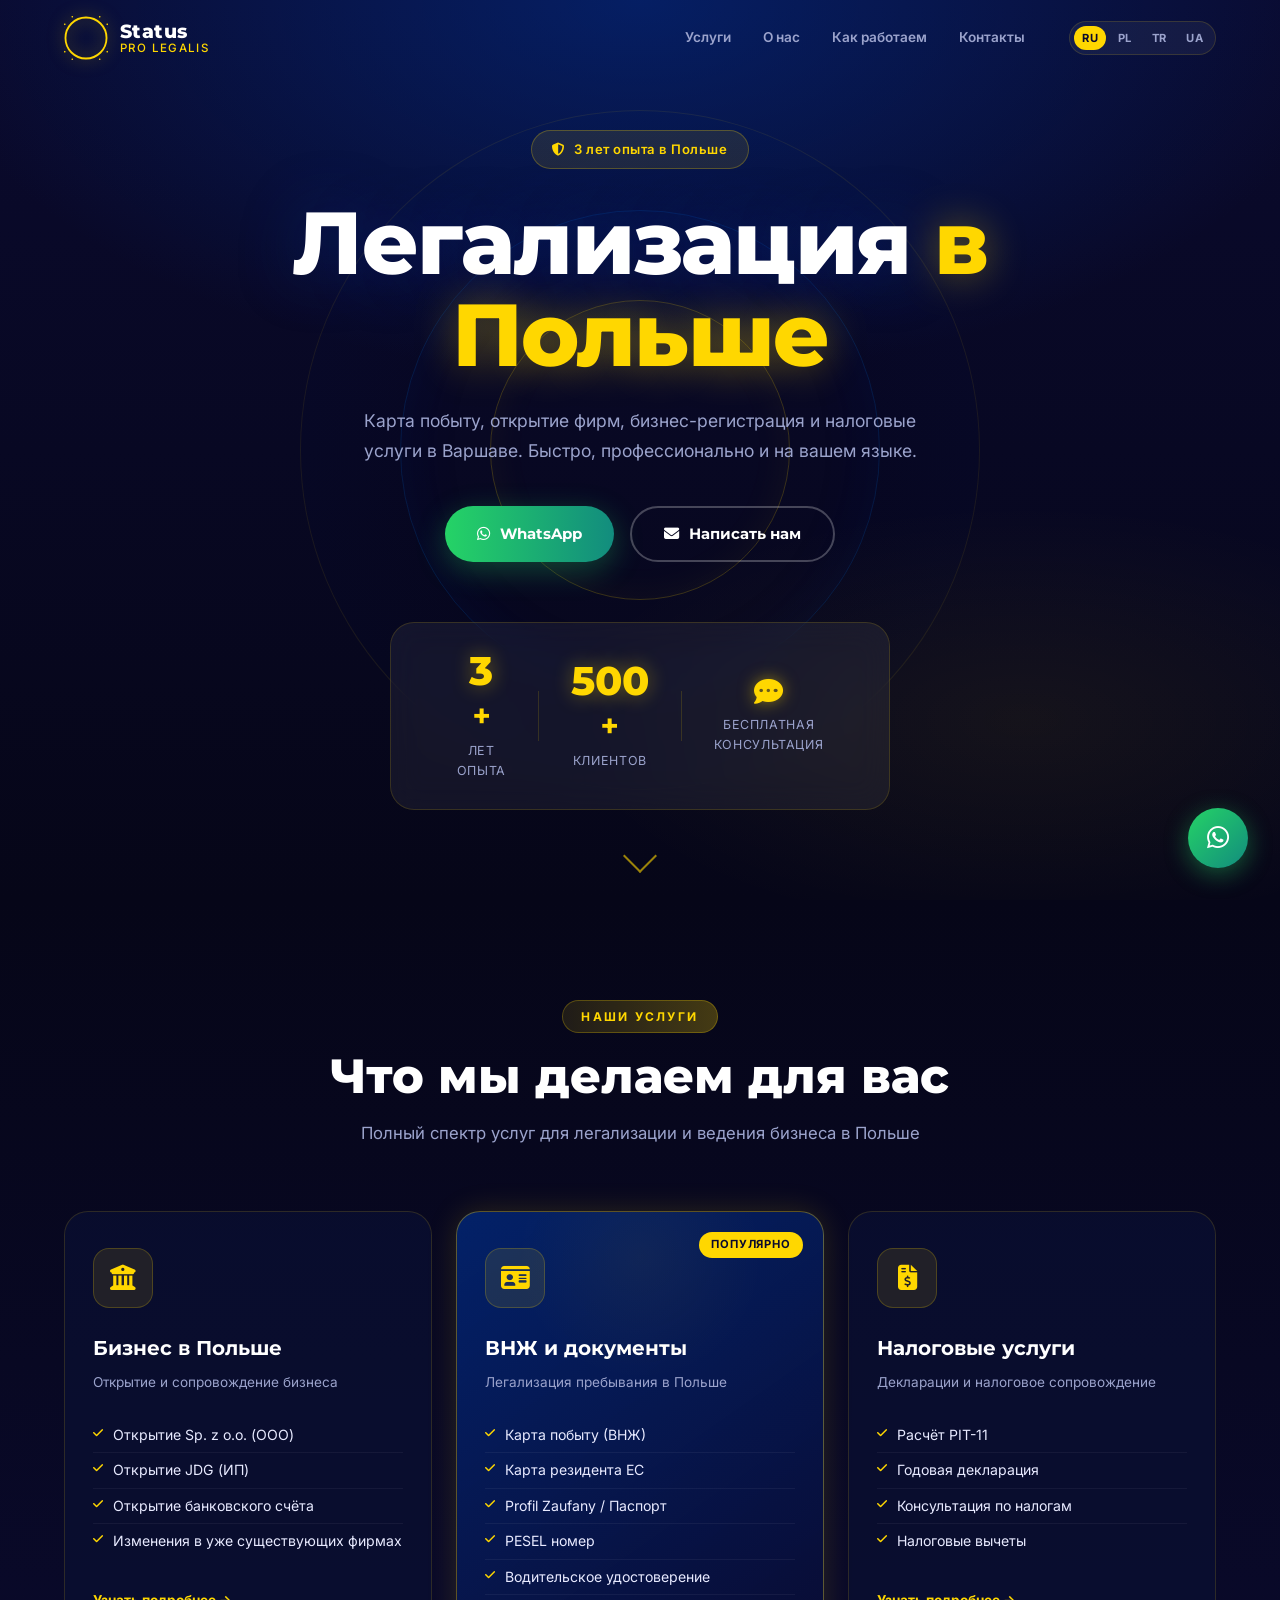
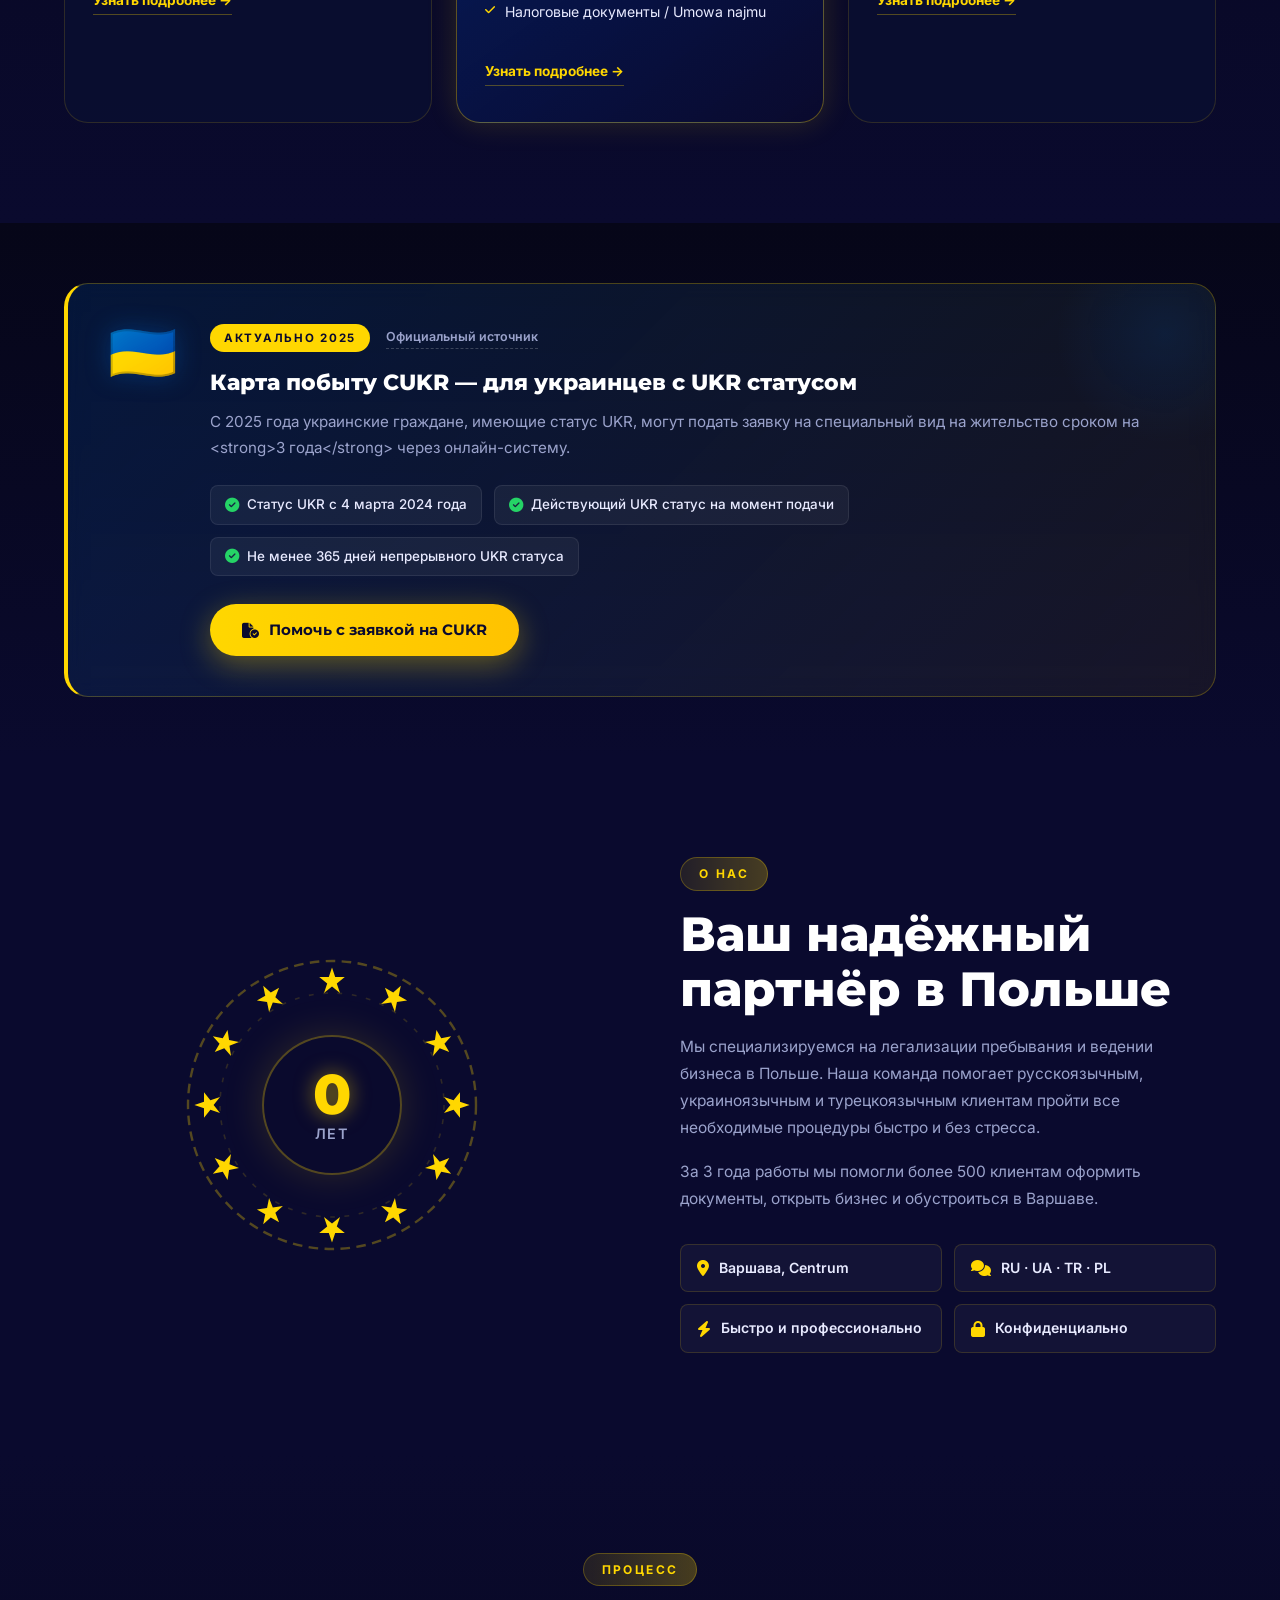
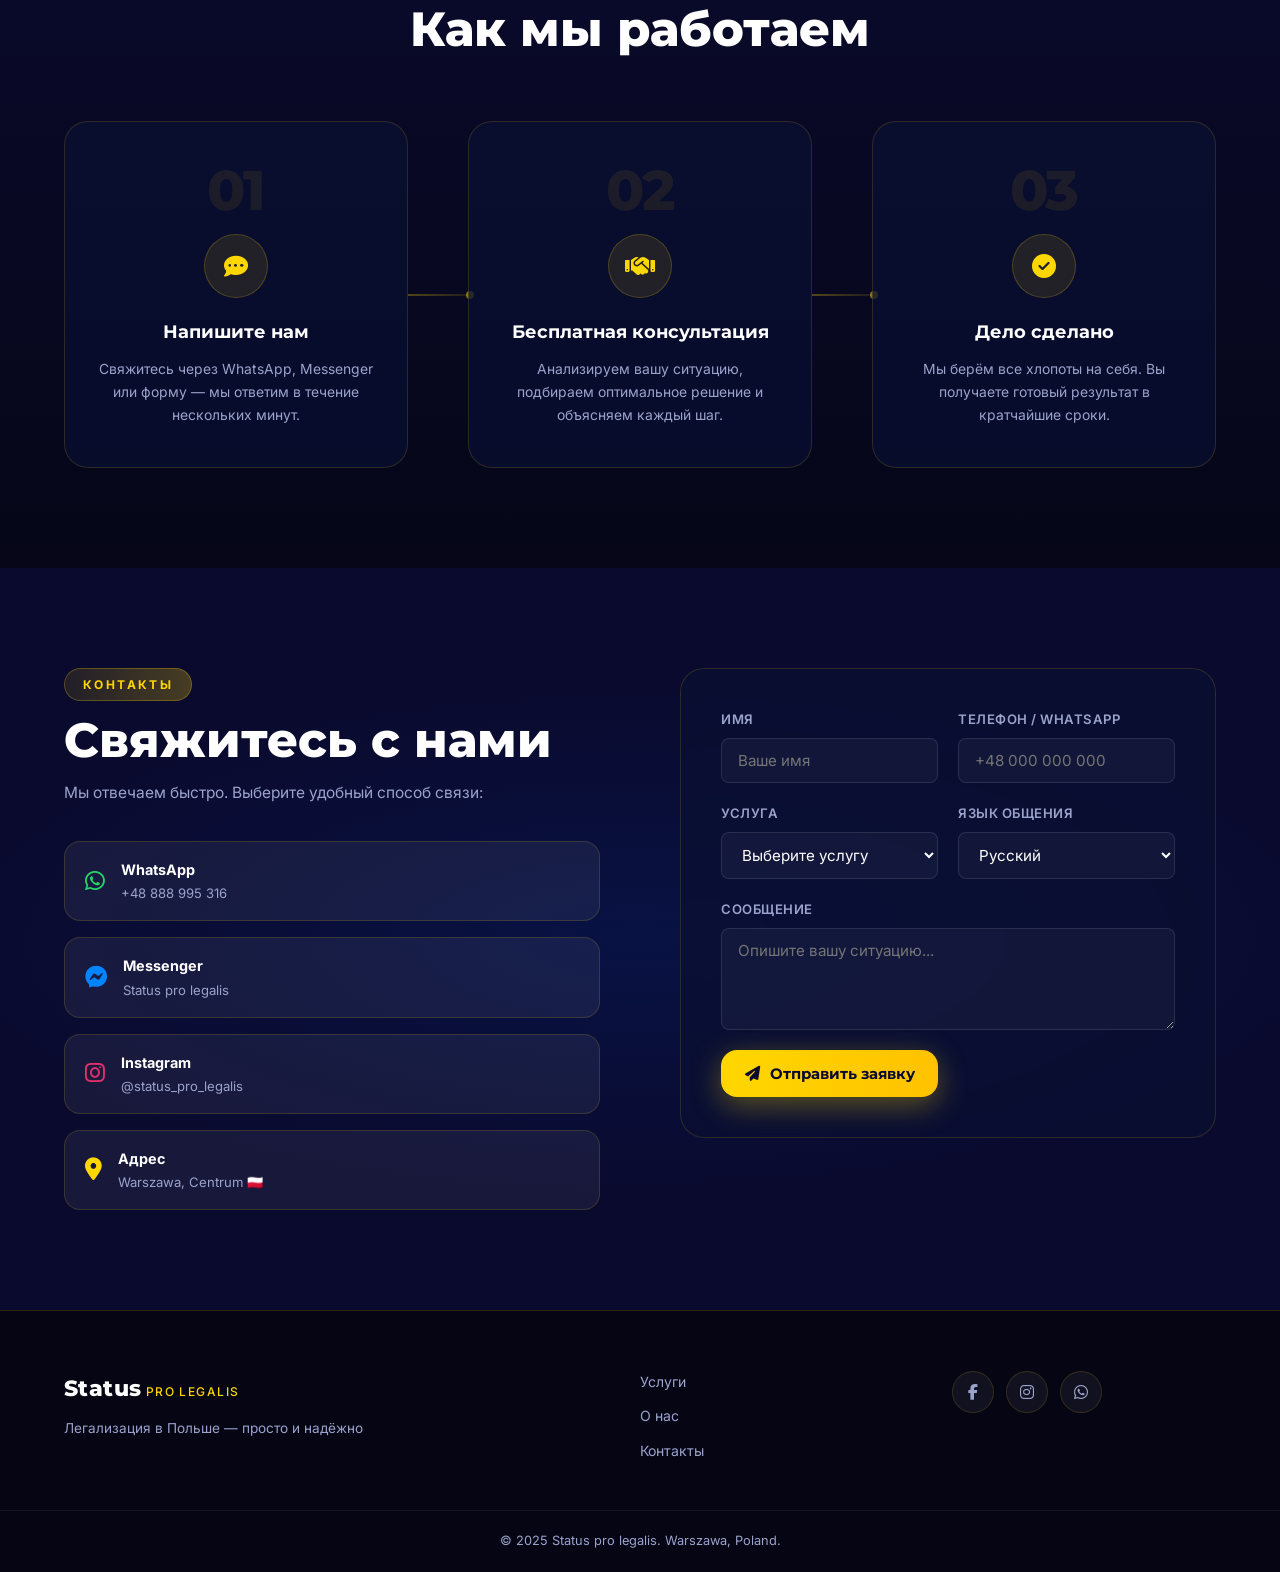
==== index.html @ 4352f917 "Update stats: 5yr→3yr, replace language count with free consultation - Hero stats: data-target 5→3 (" ====
<!DOCTYPE html>
<html lang="ru">
<head>
  <meta charset="UTF-8" />
  <meta name="viewport" content="width=device-width, initial-scale=1.0" />
  <meta name="description" content="Status pro legalis — легализация в Польше, открытие фирм, карта побыту. Варшава." />
  <title>Status pro legalis — Легализация в Польше</title>

  <!-- Google Fonts -->
  <link rel="preconnect" href="https://fonts.googleapis.com" />
  <link rel="preconnect" href="https://fonts.gstatic.com" crossorigin />
  <link href="https://fonts.googleapis.com/css2?family=Montserrat:wght@400;600;700;800&family=Inter:wght@400;500;600&display=swap" rel="stylesheet" />

  <!-- Font Awesome -->
  <link rel="stylesheet" href="https://cdnjs.cloudflare.com/ajax/libs/font-awesome/6.5.1/css/all.min.css" />

  <!-- Styles -->
  <link rel="stylesheet" href="css/style.css" />
  <link rel="stylesheet" href="css/animations.css" />
  <link rel="stylesheet" href="css/responsive.css" />
</head>
<body>

  <!-- ===== CANVAS PARTICLES ===== -->
  <canvas id="particles-canvas"></canvas>

  <!-- ===== HEADER ===== -->
  <header class="header" id="header">
    <div class="container header__inner">
      <!-- Logo -->
      <a href="#" class="logo">
        <div class="logo__icon">
          <svg viewBox="0 0 60 60" fill="none" xmlns="http://www.w3.org/2000/svg">
            <circle cx="30" cy="30" r="28" stroke="#FFD700" stroke-width="2.5"/>
            <!-- EU Stars -->
            <g fill="#FFD700" class="eu-stars">
              <polygon points="30,6 31.2,9.6 35,9.6 32,11.7 33.1,15.3 30,13.2 26.9,15.3 28,11.7 25,9.6 28.8,9.6" transform="rotate(0,30,30) translate(0,-18)"/>
              <polygon points="30,6 31.2,9.6 35,9.6 32,11.7 33.1,15.3 30,13.2 26.9,15.3 28,11.7 25,9.6 28.8,9.6" transform="rotate(30,30,30) translate(0,-18)"/>
              <polygon points="30,6 31.2,9.6 35,9.6 32,11.7 33.1,15.3 30,13.2 26.9,15.3 28,11.7 25,9.6 28.8,9.6" transform="rotate(60,30,30) translate(0,-18)"/>
              <polygon points="30,6 31.2,9.6 35,9.6 32,11.7 33.1,15.3 30,13.2 26.9,15.3 28,11.7 25,9.6 28.8,9.6" transform="rotate(90,30,30) translate(0,-18)"/>
              <polygon points="30,6 31.2,9.6 35,9.6 32,11.7 33.1,15.3 30,13.2 26.9,15.3 28,11.7 25,9.6 28.8,9.6" transform="rotate(120,30,30) translate(0,-18)"/>
              <polygon points="30,6 31.2,9.6 35,9.6 32,11.7 33.1,15.3 30,13.2 26.9,15.3 28,11.7 25,9.6 28.8,9.6" transform="rotate(150,30,30) translate(0,-18)"/>
              <polygon points="30,6 31.2,9.6 35,9.6 32,11.7 33.1,15.3 30,13.2 26.9,15.3 28,11.7 25,9.6 28.8,9.6" transform="rotate(180,30,30) translate(0,-18)"/>
              <polygon points="30,6 31.2,9.6 35,9.6 32,11.7 33.1,15.3 30,13.2 26.9,15.3 28,11.7 25,9.6 28.8,9.6" transform="rotate(210,30,30) translate(0,-18)"/>
              <polygon points="30,6 31.2,9.6 35,9.6 32,11.7 33.1,15.3 30,13.2 26.9,15.3 28,11.7 25,9.6 28.8,9.6" transform="rotate(240,30,30) translate(0,-18)"/>
              <polygon points="30,6 31.2,9.6 35,9.6 32,11.7 33.1,15.3 30,13.2 26.9,15.3 28,11.7 25,9.6 28.8,9.6" transform="rotate(270,30,30) translate(0,-18)"/>
              <polygon points="30,6 31.2,9.6 35,9.6 32,11.7 33.1,15.3 30,13.2 26.9,15.3 28,11.7 25,9.6 28.8,9.6" transform="rotate(300,30,30) translate(0,-18)"/>
              <polygon points="30,6 31.2,9.6 35,9.6 32,11.7 33.1,15.3 30,13.2 26.9,15.3 28,11.7 25,9.6 28.8,9.6" transform="rotate(330,30,30) translate(0,-18)"/>
            </g>
          </svg>
        </div>
        <div class="logo__text">
          <span class="logo__main">Status</span>
          <span class="logo__sub">pro legalis</span>
        </div>
      </a>

      <!-- Nav -->
      <nav class="nav" id="nav">
        <a href="#services" class="nav__link" data-i18n="nav.services">Услуги</a>
        <a href="#about" class="nav__link" data-i18n="nav.about">О нас</a>
        <a href="#how" class="nav__link" data-i18n="nav.how">Как работаем</a>
        <a href="#contact" class="nav__link" data-i18n="nav.contact">Контакты</a>
      </nav>

      <!-- Language Switcher -->
      <div class="lang-switcher">
        <button class="lang-btn active" data-lang="ru">RU</button>
        <button class="lang-btn" data-lang="pl">PL</button>
        <button class="lang-btn" data-lang="tr">TR</button>
        <button class="lang-btn" data-lang="ua">UA</button>
      </div>

      <!-- Hamburger -->
      <button class="hamburger" id="hamburger" aria-label="Menu">
        <span></span><span></span><span></span>
      </button>
    </div>
  </header>

  <!-- ===== HERO ===== -->
  <section class="hero" id="home">
    <div class="hero__bg-gradient"></div>
    <div class="hero__3d-ring" id="hero3dRing">
      <div class="ring ring--outer"></div>
      <div class="ring ring--middle"></div>
      <div class="ring ring--inner"></div>
    </div>

    <div class="container hero__content">
      <div class="hero__badge reveal">
        <i class="fa-solid fa-shield-halved"></i>
        <span data-i18n="hero.badge">5 лет опыта в Польше</span>
      </div>
      <h1 class="hero__title reveal">
        <span data-i18n="hero.title1">Легализация</span>
        <span class="hero__title--gold" data-i18n="hero.title2"> в Польше</span>
      </h1>
      <p class="hero__subtitle reveal" data-i18n="hero.subtitle">
        Карта побыту, открытие фирм, бизнес-регистрация и налоговые услуги в Варшаве. Быстро, профессионально и на вашем языке.
      </p>
      <div class="hero__actions reveal">
        <a href="https://wa.me/48888995316" target="_blank" class="btn btn--primary btn--whatsapp">
          <i class="fa-brands fa-whatsapp"></i>
          <span data-i18n="hero.cta1">WhatsApp</span>
        </a>
        <a href="#contact" class="btn btn--outline">
          <i class="fa-solid fa-envelope"></i>
          <span data-i18n="hero.cta2">Написать нам</span>
        </a>
      </div>
      <div class="hero__stats reveal">
        <div class="stat">
          <span class="stat__num" data-target="3">0</span>
          <span class="stat__plus">+</span>
          <span class="stat__label" data-i18n="stat.years">лет опыта</span>
        </div>
        <div class="stat__divider"></div>
        <div class="stat">
          <span class="stat__num" data-target="500">0</span>
          <span class="stat__plus">+</span>
          <span class="stat__label" data-i18n="stat.clients">клиентов</span>
        </div>
        <div class="stat__divider"></div>
        <div class="stat stat--free">
          <i class="fa-solid fa-comment-dots stat__icon"></i>
          <span class="stat__label" data-i18n="stat.free">Бесплатная консультация</span>
        </div>
      </div>
    </div>

    <div class="hero__scroll-hint">
      <div class="scroll-arrow"></div>
    </div>
  </section>

  <!-- ===== SERVICES ===== -->
  <section class="services section" id="services">
    <div class="container">
      <div class="section__header reveal">
        <span class="section__label" data-i18n="services.label">Наши услуги</span>
        <h2 class="section__title" data-i18n="services.title">Что мы делаем для вас</h2>
        <p class="section__desc" data-i18n="services.desc">Полный спектр услуг для легализации и ведения бизнеса в Польше</p>
      </div>

      <div class="services__grid">

        <!-- Card 1: Business -->
        <div class="service-card reveal" data-tilt>
          <div class="service-card__glow"></div>
          <div class="service-card__icon">
            <i class="fa-solid fa-building-columns"></i>
          </div>
          <h3 class="service-card__title" data-i18n="s1.title">Бизнес в Польше</h3>
          <p class="service-card__desc" data-i18n="s1.desc">Открытие и сопровождение бизнеса</p>
          <ul class="service-card__list">
            <li><i class="fa-solid fa-check"></i> <span data-i18n="s1.l1">Открытие Sp. z o.o. (ООО)</span></li>
            <li><i class="fa-solid fa-check"></i> <span data-i18n="s1.l2">Открытие JDG (ИП)</span></li>
            <li><i class="fa-solid fa-check"></i> <span data-i18n="s1.l3">Открытие банковского счёта</span></li>
            <li><i class="fa-solid fa-check"></i> <span data-i18n="s1.l4">Изменения в уже существующих фирмах</span></li>
          </ul>
          <a href="#contact" class="service-card__btn" data-i18n="card.btn">Узнать подробнее</a>
        </div>

        <!-- Card 2: Residence -->
        <div class="service-card service-card--featured reveal" data-tilt>
          <div class="service-card__glow"></div>
          <div class="service-card__badge" data-i18n="card.popular">Популярно</div>
          <div class="service-card__icon">
            <i class="fa-solid fa-id-card"></i>
          </div>
          <h3 class="service-card__title" data-i18n="s2.title">ВНЖ и документы</h3>
          <p class="service-card__desc" data-i18n="s2.desc">Легализация пребывания в Польше</p>
          <ul class="service-card__list">
            <li><i class="fa-solid fa-check"></i> <span data-i18n="s2.l1">Карта побыту (ВНЖ)</span></li>
            <li><i class="fa-solid fa-check"></i> <span data-i18n="s2.l2">Карта резидента ЕС</span></li>
            <li><i class="fa-solid fa-check"></i> <span data-i18n="s2.l3">Profil Zaufany / Паспорт</span></li>
            <li><i class="fa-solid fa-check"></i> <span data-i18n="s2.l4">PESEL номер</span></li>
            <li><i class="fa-solid fa-check"></i> <span data-i18n="s2.l5">Водительское удостоверение</span></li>
            <li><i class="fa-solid fa-check"></i> <span data-i18n="s2.l6">Налоговые документы / Umowa najmu</span></li>
          </ul>
          <a href="#contact" class="service-card__btn" data-i18n="card.btn">Узнать подробнее</a>
        </div>

        <!-- Card 3: Tax -->
        <div class="service-card reveal" data-tilt>
          <div class="service-card__glow"></div>
          <div class="service-card__icon">
            <i class="fa-solid fa-file-invoice-dollar"></i>
          </div>
          <h3 class="service-card__title" data-i18n="s3.title">Налоговые услуги</h3>
          <p class="service-card__desc" data-i18n="s3.desc">Декларации и налоговое сопровождение</p>
          <ul class="service-card__list">
            <li><i class="fa-solid fa-check"></i> <span data-i18n="s3.l1">Расчёт PIT-11</span></li>
            <li><i class="fa-solid fa-check"></i> <span data-i18n="s3.l2">Годовая декларация</span></li>
            <li><i class="fa-solid fa-check"></i> <span data-i18n="s3.l3">Консультация по налогам</span></li>
            <li><i class="fa-solid fa-check"></i> <span data-i18n="s3.l4">Налоговые вычеты</span></li>
          </ul>
          <a href="#contact" class="service-card__btn" data-i18n="card.btn">Узнать подробнее</a>
        </div>

      </div>
    </div>
  </section>

  <!-- ===== CUKR INFO BANNER ===== -->
  <section class="cukr section" id="cukr">
    <div class="container">
      <div class="cukr__inner reveal">
        <div class="cukr__flag">🇺🇦</div>
        <div class="cukr__content">
          <div class="cukr__top">
            <span class="cukr__badge" data-i18n="cukr.badge">Актуально 2025</span>
            <a href="https://www.gov.pl/web/udsc/informacja-w-sprawie-wnioskow-o-wydanie-tzw-karty-pobytu-cukr" target="_blank" class="cukr__official" data-i18n="cukr.official">
              <i class="fa-solid fa-arrow-up-right-from-square"></i> Официальный источник
            </a>
          </div>
          <h3 class="cukr__title" data-i18n="cukr.title">Карта побыту CUKR — для украинцев с UKR статусом</h3>
          <p class="cukr__desc" data-i18n="cukr.desc">
            С 2025 года украинские граждане, имеющие статус UKR, могут подать заявку на специальный вид на жительство сроком на <strong>3 года</strong> через онлайн-систему.
          </p>
          <div class="cukr__conditions">
            <div class="cukr__condition">
              <i class="fa-solid fa-circle-check"></i>
              <span data-i18n="cukr.c1">Статус UKR с 4 марта 2024 года</span>
            </div>
            <div class="cukr__condition">
              <i class="fa-solid fa-circle-check"></i>
              <span data-i18n="cukr.c2">Действующий UKR статус на момент подачи</span>
            </div>
            <div class="cukr__condition">
              <i class="fa-solid fa-circle-check"></i>
              <span data-i18n="cukr.c3">Не менее 365 дней непрерывного UKR статуса</span>
            </div>
          </div>
          <a href="#contact" class="btn btn--primary cukr__cta">
            <i class="fa-solid fa-file-circle-check"></i>
            <span data-i18n="cukr.cta">Помочь с заявкой на CUKR</span>
          </a>
        </div>
      </div>
    </div>
  </section>

  <!-- ===== ABOUT / WHY US ===== -->
  <section class="about section" id="about">
    <div class="container about__inner">
      <div class="about__visual reveal">
        <div class="about__ring-wrap">
          <div class="about__eu-circle">
            <svg viewBox="0 0 200 200" fill="none" xmlns="http://www.w3.org/2000/svg">
              <circle cx="100" cy="100" r="90" stroke="rgba(255,215,0,0.3)" stroke-width="1.5" stroke-dasharray="6 4"/>
              <circle cx="100" cy="100" r="70" stroke="rgba(255,215,0,0.15)" stroke-width="1" stroke-dasharray="3 6"/>
              <!-- 12 Stars -->
              <g fill="#FFD700">
                <polygon points="100,14 102,20 108,20 103,24 105,30 100,26 95,30 97,24 92,20 98,20" transform="rotate(0,100,100)"/>
                <polygon points="100,14 102,20 108,20 103,24 105,30 100,26 95,30 97,24 92,20 98,20" transform="rotate(30,100,100)"/>
                <polygon points="100,14 102,20 108,20 103,24 105,30 100,26 95,30 97,24 92,20 98,20" transform="rotate(60,100,100)"/>
                <polygon points="100,14 102,20 108,20 103,24 105,30 100,26 95,30 97,24 92,20 98,20" transform="rotate(90,100,100)"/>
                <polygon points="100,14 102,20 108,20 103,24 105,30 100,26 95,30 97,24 92,20 98,20" transform="rotate(120,100,100)"/>
                <polygon points="100,14 102,20 108,20 103,24 105,30 100,26 95,30 97,24 92,20 98,20" transform="rotate(150,100,100)"/>
                <polygon points="100,14 102,20 108,20 103,24 105,30 100,26 95,30 97,24 92,20 98,20" transform="rotate(180,100,100)"/>
                <polygon points="100,14 102,20 108,20 103,24 105,30 100,26 95,30 97,24 92,20 98,20" transform="rotate(210,100,100)"/>
                <polygon points="100,14 102,20 108,20 103,24 105,30 100,26 95,30 97,24 92,20 98,20" transform="rotate(240,100,100)"/>
                <polygon points="100,14 102,20 108,20 103,24 105,30 100,26 95,30 97,24 92,20 98,20" transform="rotate(270,100,100)"/>
                <polygon points="100,14 102,20 108,20 103,24 105,30 100,26 95,30 97,24 92,20 98,20" transform="rotate(300,100,100)"/>
                <polygon points="100,14 102,20 108,20 103,24 105,30 100,26 95,30 97,24 92,20 98,20" transform="rotate(330,100,100)"/>
              </g>
            </svg>
          </div>
          <div class="about__center-badge">
            <span class="about__years" data-target="3">0</span>
            <span class="about__years-label" data-i18n="about.years">лет</span>
          </div>
        </div>
      </div>

      <div class="about__content reveal">
        <span class="section__label" data-i18n="about.label">О нас</span>
        <h2 class="section__title" data-i18n="about.title">Ваш надёжный партнёр в Польше</h2>
        <p class="about__text" data-i18n="about.text1">
          Мы специализируемся на легализации пребывания и ведении бизнеса в Польше. Наша команда помогает русскоязычным, украиноязычным и турецкоязычным клиентам пройти все необходимые процедуры быстро и без стресса.
        </p>
        <p class="about__text" data-i18n="about.text2">
          За 5 лет работы мы помогли более 500 клиентам оформить документы, открыть бизнес и обустроиться в Варшаве.
        </p>
        <div class="about__features">
          <div class="about__feature">
            <i class="fa-solid fa-location-dot"></i>
            <span data-i18n="about.f1">Варшава, Centrum</span>
          </div>
          <div class="about__feature">
            <i class="fa-solid fa-comments"></i>
            <span data-i18n="about.f2">RU · UA · TR · PL</span>
          </div>
          <div class="about__feature">
            <i class="fa-solid fa-bolt"></i>
            <span data-i18n="about.f3">Быстро и профессионально</span>
          </div>
          <div class="about__feature">
            <i class="fa-solid fa-lock"></i>
            <span data-i18n="about.f4">Конфиденциально</span>
          </div>
        </div>
      </div>
    </div>
  </section>

  <!-- ===== HOW IT WORKS ===== -->
  <section class="how section" id="how">
    <div class="container">
      <div class="section__header reveal">
        <span class="section__label" data-i18n="how.label">Процесс</span>
        <h2 class="section__title" data-i18n="how.title">Как мы работаем</h2>
      </div>
      <div class="how__steps">
        <div class="how__step reveal" data-tilt>
          <div class="how__step-num">01</div>
          <div class="how__step-icon"><i class="fa-solid fa-comment-dots"></i></div>
          <h3 data-i18n="how.s1.title">Напишите нам</h3>
          <p data-i18n="how.s1.desc">Свяжитесь через WhatsApp, Messenger или форму — мы ответим в течение нескольких минут.</p>
        </div>
        <div class="how__connector reveal"></div>
        <div class="how__step reveal" data-tilt>
          <div class="how__step-num">02</div>
          <div class="how__step-icon"><i class="fa-solid fa-handshake"></i></div>
          <h3 data-i18n="how.s2.title">Бесплатная консультация</h3>
          <p data-i18n="how.s2.desc">Анализируем вашу ситуацию, подбираем оптимальное решение и объясняем каждый шаг.</p>
        </div>
        <div class="how__connector reveal"></div>
        <div class="how__step reveal" data-tilt>
          <div class="how__step-num">03</div>
          <div class="how__step-icon"><i class="fa-solid fa-circle-check"></i></div>
          <h3 data-i18n="how.s3.title">Дело сделано</h3>
          <p data-i18n="how.s3.desc">Мы берём все хлопоты на себя. Вы получаете готовый результат в кратчайшие сроки.</p>
        </div>
      </div>
    </div>
  </section>

  <!-- ===== CONTACT ===== -->
  <section class="contact section" id="contact">
    <div class="container contact__inner">

      <!-- Info -->
      <div class="contact__info reveal">
        <span class="section__label" data-i18n="contact.label">Контакты</span>
        <h2 class="section__title" data-i18n="contact.title">Свяжитесь с нами</h2>
        <p data-i18n="contact.desc">Мы отвечаем быстро. Выберите удобный способ связи:</p>

        <div class="contact__channels">
          <a href="https://wa.me/48888995316" target="_blank" class="contact__channel contact__channel--wa">
            <i class="fa-brands fa-whatsapp"></i>
            <div>
              <strong>WhatsApp</strong>
              <span>+48 888 995 316</span>
            </div>
          </a>
          <a href="https://m.me/61587782196060" target="_blank" class="contact__channel contact__channel--fb">
            <i class="fa-brands fa-facebook-messenger"></i>
            <div>
              <strong>Messenger</strong>
              <span>Status pro legalis</span>
            </div>
          </a>
          <a href="https://www.instagram.com/status_pro_legalis" target="_blank" class="contact__channel contact__channel--ig">
            <i class="fa-brands fa-instagram"></i>
            <div>
              <strong>Instagram</strong>
              <span>@status_pro_legalis</span>
            </div>
          </a>
          <div class="contact__channel contact__channel--loc">
            <i class="fa-solid fa-location-dot"></i>
            <div>
              <strong data-i18n="contact.location">Адрес</strong>
              <span>Warszawa, Centrum 🇵🇱</span>
            </div>
          </div>
        </div>
      </div>

      <!-- Form -->
      <div class="contact__form-wrap reveal">
        <form class="contact__form" id="contactForm">
          <div class="form-group">
            <label data-i18n="form.name">Имя</label>
            <input type="text" name="name" placeholder="Ваше имя" data-i18n-ph="form.name.ph" required />
          </div>
          <div class="form-group">
            <label data-i18n="form.phone">Телефон / WhatsApp</label>
            <input type="tel" name="phone" placeholder="+48 000 000 000" required />
          </div>
          <div class="form-group">
            <label data-i18n="form.service">Услуга</label>
            <select name="service">
              <option value="" data-i18n="form.service.select">Выберите услугу</option>
              <option value="business" data-i18n="form.service.business">Бизнес в Польше</option>
              <option value="vnj" data-i18n="form.service.vnj">ВНЖ и документы</option>
              <option value="tax" data-i18n="form.service.tax">Налоговые услуги</option>
              <option value="other" data-i18n="form.service.other">Другое</option>
            </select>
          </div>
          <div class="form-group">
            <label data-i18n="form.lang">Язык общения</label>
            <select name="language">
              <option value="ru">Русский</option>
              <option value="tr">Türkçe</option>
              <option value="pl">Polski</option>
              <option value="ua">Українська</option>
            </select>
          </div>
          <div class="form-group form-group--full">
            <label data-i18n="form.message">Сообщение</label>
            <textarea name="message" rows="4" placeholder="Опишите вашу ситуацию..." data-i18n-ph="form.message.ph"></textarea>
          </div>
          <button type="submit" class="btn btn--primary btn--full">
            <i class="fa-solid fa-paper-plane"></i>
            <span data-i18n="form.submit">Отправить заявку</span>
          </button>
          <div class="form__success" id="formSuccess">
            <i class="fa-solid fa-circle-check"></i>
            <span data-i18n="form.success">Заявка отправлена! Мы свяжемся с вами в ближайшее время.</span>
          </div>
        </form>
      </div>

    </div>
  </section>

  <!-- ===== FOOTER ===== -->
  <footer class="footer">
    <div class="container footer__inner">
      <div class="footer__brand">
        <span class="logo__main">Status</span>
        <span class="logo__sub"> pro legalis</span>
        <p data-i18n="footer.tagline">Легализация в Польше — просто и надёжно</p>
      </div>
      <div class="footer__links">
        <a href="#services" data-i18n="nav.services">Услуги</a>
        <a href="#about" data-i18n="nav.about">О нас</a>
        <a href="#contact" data-i18n="nav.contact">Контакты</a>
      </div>
      <div class="footer__socials">
        <a href="https://www.facebook.com/profile.php?id=61587782196060" target="_blank" aria-label="Facebook">
          <i class="fa-brands fa-facebook-f"></i>
        </a>
        <a href="https://www.instagram.com/status_pro_legalis" target="_blank" aria-label="Instagram">
          <i class="fa-brands fa-instagram"></i>
        </a>
        <a href="https://wa.me/48888995316" target="_blank" aria-label="WhatsApp">
          <i class="fa-brands fa-whatsapp"></i>
        </a>
      </div>
    </div>
    <div class="footer__bottom">
      <p>&copy; 2025 Status pro legalis. Warszawa, Poland.</p>
    </div>
  </footer>

  <!-- ===== FLOATING WHATSAPP ===== -->
  <a href="https://wa.me/48888995316" target="_blank" class="float-wa" aria-label="WhatsApp">
    <i class="fa-brands fa-whatsapp"></i>
    <span class="float-wa__tooltip" data-i18n="float.wa">Написать в WhatsApp</span>
  </a>

  <!-- ===== SCRIPTS ===== -->
  <script src="js/i18n.js"></script>
  <script src="js/particles.js"></script>
  <script src="js/tilt.js"></script>
  <script src="js/main.js"></script>
</body>
</html>
---- css/style.css ----
/* ================================================
   STATUS PRO LEGALIS — Main Stylesheet
   Colors: EU Blue #003399, Gold #FFD700, Dark #0A0A2E
   ================================================ */

/* ===== CSS VARIABLES ===== */
:root {
  --blue-dark:    #0A0A2E;
  --blue-main:    #003399;
  --blue-mid:     #001f7a;
  --blue-light:   #1a3a8f;
  --gold:         #FFD700;
  --gold-bright:  #FFE566;
  --gold-dim:     #b8960c;
  --white:        #FFFFFF;
  --text-light:   #E8EAFF;
  --text-muted:   #9BA3CC;
  --text-dark:    #1A1A2E;
  --glass-bg:     rgba(255,255,255,0.06);
  --glass-border: rgba(255,215,0,0.15);
  --section-bg:   #060618;
  --card-bg:      rgba(10,15,50,0.75);

  --radius-sm:  8px;
  --radius-md:  16px;
  --radius-lg:  24px;
  --radius-xl:  40px;

  --shadow-gold:  0 0 30px rgba(255,215,0,0.15);
  --shadow-blue:  0 8px 40px rgba(0,51,153,0.4);
  --shadow-card:  0 20px 60px rgba(0,0,20,0.5);

  --transition:   0.3s ease;
  --transition-slow: 0.6s cubic-bezier(0.16,1,0.3,1);
}

/* ===== RESET & BASE ===== */
*, *::before, *::after { box-sizing: border-box; margin: 0; padding: 0; }

html {
  scroll-behavior: smooth;
  font-size: 16px;
}

body {
  font-family: 'Inter', 'Montserrat', sans-serif;
  background-color: var(--blue-dark);
  color: var(--text-light);
  overflow-x: hidden;
  line-height: 1.6;
}

a { text-decoration: none; color: inherit; }
ul { list-style: none; }
img { max-width: 100%; display: block; }

/* ===== CANVAS PARTICLES ===== */
#particles-canvas {
  position: fixed;
  top: 0; left: 0;
  width: 100%; height: 100%;
  pointer-events: none;
  z-index: 0;
}

/* ===== CONTAINER ===== */
.container {
  max-width: 1200px;
  margin: 0 auto;
  padding: 0 24px;
  position: relative;
  z-index: 2;
}

/* ===== SECTION ===== */
.section {
  padding: 100px 0;
  position: relative;
}

.section__header {
  text-align: center;
  margin-bottom: 64px;
}

.section__label {
  display: inline-block;
  font-size: 0.75rem;
  font-weight: 700;
  letter-spacing: 0.2em;
  text-transform: uppercase;
  color: var(--gold);
  background: rgba(255,215,0,0.1);
  border: 1px solid rgba(255,215,0,0.25);
  padding: 6px 18px;
  border-radius: 999px;
  margin-bottom: 16px;
}

.section__title {
  font-family: 'Montserrat', sans-serif;
  font-size: clamp(2rem, 4vw, 3rem);
  font-weight: 800;
  line-height: 1.15;
  color: var(--white);
  margin-bottom: 16px;
}

.section__title span { color: var(--gold); }

.section__desc {
  font-size: 1.05rem;
  color: var(--text-muted);
  max-width: 560px;
  margin: 0 auto;
}

/* ===== HEADER ===== */
.header {
  position: fixed;
  top: 0; left: 0; right: 0;
  z-index: 1000;
  padding: 16px 0;
  transition: background var(--transition), backdrop-filter var(--transition), box-shadow var(--transition);
}

.header.scrolled {
  background: rgba(10, 10, 46, 0.85);
  backdrop-filter: blur(20px);
  -webkit-backdrop-filter: blur(20px);
  box-shadow: 0 2px 30px rgba(0,0,0,0.4);
  border-bottom: 1px solid var(--glass-border);
}

.header__inner {
  display: flex;
  align-items: center;
  gap: 32px;
}

/* ===== LOGO ===== */
.logo {
  display: flex;
  align-items: center;
  gap: 12px;
  flex-shrink: 0;
}

.logo__icon {
  width: 44px;
  height: 44px;
  flex-shrink: 0;
  filter: drop-shadow(0 0 8px rgba(255,215,0,0.5));
}

.logo__icon svg { width: 100%; height: 100%; }

.logo__text {
  display: flex;
  flex-direction: column;
  line-height: 1.1;
}

.logo__main {
  font-family: 'Montserrat', sans-serif;
  font-size: 1.2rem;
  font-weight: 800;
  color: var(--white);
  letter-spacing: 0.02em;
}

.logo__sub {
  font-size: 0.72rem;
  font-weight: 500;
  color: var(--gold);
  letter-spacing: 0.12em;
  text-transform: uppercase;
}

/* ===== NAV ===== */
.nav {
  display: flex;
  align-items: center;
  gap: 8px;
  margin-left: auto;
}

.nav__link {
  font-size: 0.85rem;
  font-weight: 600;
  color: var(--text-muted);
  padding: 8px 12px;
  border-radius: var(--radius-sm);
  transition: color var(--transition), background var(--transition);
  position: relative;
  white-space: nowrap;
}

.nav__link::after {
  content: '';
  position: absolute;
  bottom: 4px; left: 50%;
  transform: translateX(-50%) scaleX(0);
  width: 60%;
  height: 2px;
  background: var(--gold);
  border-radius: 2px;
  transition: transform var(--transition);
}

.nav__link:hover { color: var(--white); }
.nav__link:hover::after { transform: translateX(-50%) scaleX(1); }

/* ===== LANGUAGE SWITCHER ===== */
.lang-switcher {
  display: flex;
  align-items: center;
  gap: 4px;
  background: rgba(255,255,255,0.05);
  border: 1px solid var(--glass-border);
  border-radius: 999px;
  padding: 4px;
  flex-shrink: 0;
}

.lang-btn {
  font-size: 0.7rem;
  font-weight: 700;
  letter-spacing: 0.03em;
  color: var(--text-muted);
  background: transparent;
  border: none;
  cursor: pointer;
  padding: 5px 8px;
  border-radius: 999px;
  transition: all var(--transition);
  font-family: inherit;
}

.lang-btn.active,
.lang-btn:hover {
  color: var(--blue-dark);
  background: var(--gold);
}

/* ===== HAMBURGER ===== */
.hamburger {
  display: none;
  flex-direction: column;
  gap: 5px;
  background: none;
  border: none;
  cursor: pointer;
  padding: 4px;
  margin-left: auto;
}

.hamburger span {
  display: block;
  width: 26px;
  height: 2px;
  background: var(--white);
  border-radius: 2px;
  transition: all var(--transition);
}

.hamburger.open span:nth-child(1) { transform: rotate(45deg) translate(5px,5px); }
.hamburger.open span:nth-child(2) { opacity: 0; }
.hamburger.open span:nth-child(3) { transform: rotate(-45deg) translate(5px,-5px); }

/* ===== HERO ===== */
.hero {
  min-height: 100vh;
  display: flex;
  flex-direction: column;
  align-items: center;
  justify-content: center;
  position: relative;
  overflow: hidden;
  padding: 120px 0 80px;
}

.hero__bg-gradient {
  position: absolute;
  inset: 0;
  background: radial-gradient(ellipse 80% 60% at 50% 0%, rgba(0,51,153,0.5) 0%, transparent 70%),
              radial-gradient(ellipse 60% 40% at 80% 80%, rgba(255,215,0,0.06) 0%, transparent 60%),
              linear-gradient(180deg, var(--blue-dark) 0%, #060618 100%);
  z-index: 0;
}

/* 3D Rings */
.hero__3d-ring {
  position: absolute;
  top: 50%; left: 50%;
  transform: translate(-50%, -50%);
  width: 700px; height: 700px;
  pointer-events: none;
  z-index: 1;
}

.ring {
  position: absolute;
  top: 50%; left: 50%;
  transform: translate(-50%, -50%);
  border-radius: 50%;
  border: 1px solid rgba(255,215,0,0.12);
}

.ring--outer {
  width: 680px; height: 680px;
  border-color: rgba(255,215,0,0.08);
  animation: ringRotate 30s linear infinite;
  background: radial-gradient(circle, transparent 40%, rgba(0,51,153,0.04) 100%);
}

.ring--middle {
  width: 480px; height: 480px;
  border-color: rgba(0,102,204,0.2);
  animation: ringRotate 20s linear infinite reverse;
  box-shadow: 0 0 60px rgba(0,51,153,0.1) inset;
}

.ring--inner {
  width: 300px; height: 300px;
  border-color: rgba(255,215,0,0.2);
  animation: ringRotate 12s linear infinite;
  box-shadow: 0 0 40px rgba(255,215,0,0.05) inset;
}

.hero__content {
  position: relative;
  z-index: 2;
  text-align: center;
  max-width: 800px;
  margin: 0 auto;
}

.hero__badge {
  display: inline-flex;
  align-items: center;
  gap: 8px;
  font-size: 0.82rem;
  font-weight: 600;
  color: var(--gold);
  background: rgba(255,215,0,0.1);
  border: 1px solid rgba(255,215,0,0.25);
  padding: 8px 20px;
  border-radius: 999px;
  margin-bottom: 28px;
  letter-spacing: 0.04em;
}

.hero__title {
  font-family: 'Montserrat', sans-serif;
  font-size: clamp(2.8rem, 7vw, 5.5rem);
  font-weight: 800;
  line-height: 1.05;
  color: var(--white);
  margin-bottom: 24px;
  text-shadow: 0 0 60px rgba(0,51,153,0.4);
  letter-spacing: -0.02em;
}

.hero__title--gold {
  color: var(--gold);
  text-shadow: 0 0 40px rgba(255,215,0,0.4);
}

.hero__subtitle {
  font-size: 1.1rem;
  color: var(--text-muted);
  max-width: 600px;
  margin: 0 auto 40px;
  line-height: 1.7;
}

.hero__actions {
  display: flex;
  gap: 16px;
  justify-content: center;
  flex-wrap: wrap;
  margin-bottom: 60px;
}

/* ===== STATS ===== */
.hero__stats {
  display: flex;
  align-items: center;
  justify-content: center;
  gap: 0;
  background: var(--glass-bg);
  border: 1px solid var(--glass-border);
  border-radius: var(--radius-lg);
  backdrop-filter: blur(16px);
  padding: 28px 48px;
  max-width: 500px;
  margin: 0 auto;
}

.stat {
  text-align: center;
  padding: 0 32px;
}

.stat__num {
  display: block;
  font-family: 'Montserrat', sans-serif;
  font-size: 2.5rem;
  font-weight: 800;
  color: var(--gold);
  line-height: 1;
  text-shadow: 0 0 20px rgba(255,215,0,0.4);
}

.stat__plus {
  font-size: 1.8rem;
  font-weight: 800;
  color: var(--gold);
}

.stat__label {
  display: block;
  font-size: 0.78rem;
  color: var(--text-muted);
  margin-top: 4px;
  letter-spacing: 0.05em;
  text-transform: uppercase;
}

.stat__divider {
  width: 1px;
  height: 50px;
  background: var(--glass-border);
  flex-shrink: 0;
}

.stat--free {
  display: flex;
  flex-direction: column;
  align-items: center;
  gap: 6px;
}

.stat__icon {
  font-size: 1.8rem;
  color: var(--gold);
  text-shadow: 0 0 16px rgba(255,215,0,0.5);
}

/* ===== SCROLL HINT ===== */
.hero__scroll-hint {
  position: absolute;
  bottom: 32px;
  left: 50%;
  transform: translateX(-50%);
  z-index: 2;
}

.scroll-arrow {
  width: 24px;
  height: 24px;
  border-right: 2px solid var(--gold);
  border-bottom: 2px solid var(--gold);
  transform: rotate(45deg);
  animation: scrollBounce 1.8s ease-in-out infinite;
  opacity: 0.6;
}

/* ===== BUTTONS ===== */
.btn {
  display: inline-flex;
  align-items: center;
  gap: 10px;
  font-family: 'Montserrat', sans-serif;
  font-size: 0.95rem;
  font-weight: 700;
  padding: 14px 32px;
  border-radius: 999px;
  border: none;
  cursor: pointer;
  transition: all var(--transition);
  position: relative;
  overflow: hidden;
  white-space: nowrap;
}

.btn--primary {
  background: linear-gradient(90deg, var(--gold) 0%, #FFC200 100%);
  color: var(--blue-dark);
  box-shadow: 0 8px 30px rgba(255,215,0,0.35);
}

.btn--primary::after {
  content: '';
  position: absolute;
  top: 0; left: -100%;
  width: 100%; height: 100%;
  background: linear-gradient(90deg, transparent, rgba(255,255,255,0.35), transparent);
  transition: left 0.5s ease;
}

.btn--primary:hover { transform: translateY(-2px); box-shadow: 0 12px 40px rgba(255,215,0,0.5); }
.btn--primary:hover::after { left: 100%; }

.btn--whatsapp { background: linear-gradient(90deg, #25D366, #128C7E); color: var(--white); box-shadow: 0 8px 30px rgba(37,211,102,0.3); }
.btn--whatsapp:hover { transform: translateY(-2px); box-shadow: 0 12px 40px rgba(37,211,102,0.5); }
.btn--whatsapp::after { background: linear-gradient(90deg, transparent, rgba(255,255,255,0.2), transparent); }

.btn--outline {
  background: transparent;
  color: var(--white);
  border: 2px solid rgba(255,255,255,0.25);
}
.btn--outline:hover { border-color: var(--gold); color: var(--gold); transform: translateY(-2px); }

.btn--full { width: 100%; justify-content: center; border-radius: var(--radius-md); }

/* ===== SERVICE CARDS ===== */
.services {
  background: linear-gradient(180deg, #060618 0%, var(--blue-dark) 100%);
}

.services__grid {
  display: grid;
  grid-template-columns: repeat(3, 1fr);
  gap: 24px;
}

.service-card {
  position: relative;
  background: var(--card-bg);
  border: 1px solid var(--glass-border);
  border-radius: var(--radius-lg);
  padding: 36px 28px;
  overflow: hidden;
  transition: transform var(--transition), box-shadow var(--transition), border-color var(--transition);
  cursor: default;
  transform-style: preserve-3d;
}

.service-card:hover {
  border-color: rgba(255,215,0,0.4);
  box-shadow: var(--shadow-card), 0 0 40px rgba(255,215,0,0.08);
}

.service-card--featured {
  border-color: rgba(255,215,0,0.35);
  background: linear-gradient(145deg, rgba(0,51,153,0.6), rgba(10,10,46,0.9));
  box-shadow: var(--shadow-gold);
}

.service-card__glow {
  position: absolute;
  top: -80px; left: 50%;
  transform: translateX(-50%);
  width: 250px; height: 250px;
  border-radius: 50%;
  background: radial-gradient(circle, rgba(255,215,0,0.08) 0%, transparent 70%);
  pointer-events: none;
  transition: opacity var(--transition);
  opacity: 0;
}

.service-card:hover .service-card__glow { opacity: 1; }
.service-card--featured .service-card__glow { opacity: 0.6; }

.service-card__badge {
  position: absolute;
  top: 20px; right: 20px;
  font-size: 0.7rem;
  font-weight: 700;
  letter-spacing: 0.08em;
  text-transform: uppercase;
  color: var(--blue-dark);
  background: var(--gold);
  padding: 4px 12px;
  border-radius: 999px;
}

.service-card__icon {
  width: 60px; height: 60px;
  border-radius: var(--radius-md);
  background: rgba(255,215,0,0.1);
  border: 1px solid rgba(255,215,0,0.2);
  display: flex;
  align-items: center;
  justify-content: center;
  font-size: 1.6rem;
  color: var(--gold);
  margin-bottom: 24px;
  transition: transform var(--transition), background var(--transition);
}

.service-card:hover .service-card__icon {
  transform: rotateY(360deg);
  background: rgba(255,215,0,0.2);
}

.service-card__title {
  font-family: 'Montserrat', sans-serif;
  font-size: 1.25rem;
  font-weight: 700;
  color: var(--white);
  margin-bottom: 8px;
}

.service-card__desc {
  font-size: 0.85rem;
  color: var(--text-muted);
  margin-bottom: 24px;
}

.service-card__list {
  margin-bottom: 28px;
}

.service-card__list li {
  display: flex;
  align-items: flex-start;
  gap: 10px;
  font-size: 0.88rem;
  color: var(--text-light);
  padding: 6px 0;
  border-bottom: 1px solid rgba(255,255,255,0.05);
}

.service-card__list li:last-child { border-bottom: none; }

.service-card__list .fa-check {
  color: var(--gold);
  font-size: 0.72rem;
  margin-top: 4px;
  flex-shrink: 0;
}

.service-card__btn {
  display: inline-flex;
  align-items: center;
  gap: 6px;
  font-size: 0.85rem;
  font-weight: 700;
  color: var(--gold);
  border-bottom: 1px solid rgba(255,215,0,0.3);
  padding-bottom: 2px;
  transition: gap var(--transition), border-color var(--transition);
}

.service-card__btn:hover { gap: 10px; border-color: var(--gold); }

/* ===== CUKR BANNER ===== */
.cukr {
  background: linear-gradient(180deg, #060618 0%, var(--blue-dark) 100%);
  padding: 60px 0;
}

.cukr__inner {
  display: flex;
  align-items: flex-start;
  gap: 32px;
  background: linear-gradient(135deg, rgba(0,87,183,0.2) 0%, rgba(255,215,0,0.06) 100%);
  border: 1px solid rgba(255,215,0,0.25);
  border-left: 4px solid #FFD700;
  border-radius: var(--radius-lg);
  padding: 40px;
  position: relative;
  overflow: hidden;
  backdrop-filter: blur(10px);
}

.cukr__inner::before {
  content: '';
  position: absolute;
  top: -60px; right: -60px;
  width: 220px; height: 220px;
  background: radial-gradient(circle, rgba(0,87,183,0.15) 0%, transparent 70%);
  pointer-events: none;
}

.cukr__flag {
  font-size: 3.5rem;
  flex-shrink: 0;
  line-height: 1;
  filter: drop-shadow(0 0 12px rgba(0,87,183,0.4));
}

.cukr__content { flex: 1; }

.cukr__top {
  display: flex;
  align-items: center;
  gap: 16px;
  flex-wrap: wrap;
  margin-bottom: 16px;
}

.cukr__badge {
  display: inline-flex;
  align-items: center;
  gap: 6px;
  font-size: 0.72rem;
  font-weight: 700;
  letter-spacing: 0.15em;
  text-transform: uppercase;
  color: var(--blue-dark);
  background: var(--gold);
  padding: 5px 14px;
  border-radius: 999px;
}

.cukr__official {
  display: inline-flex;
  align-items: center;
  gap: 6px;
  font-size: 0.78rem;
  font-weight: 600;
  color: var(--text-muted);
  border-bottom: 1px dashed rgba(255,255,255,0.2);
  padding-bottom: 1px;
  transition: color var(--transition), border-color var(--transition);
}

.cukr__official:hover { color: var(--gold); border-color: rgba(255,215,0,0.4); }

.cukr__title {
  font-family: 'Montserrat', sans-serif;
  font-size: 1.4rem;
  font-weight: 800;
  color: var(--white);
  margin-bottom: 12px;
  line-height: 1.3;
}

.cukr__desc {
  font-size: 0.95rem;
  color: var(--text-muted);
  line-height: 1.7;
  margin-bottom: 24px;
}

.cukr__desc strong { color: var(--gold); font-weight: 700; }

.cukr__conditions {
  display: flex;
  flex-wrap: wrap;
  gap: 12px;
  margin-bottom: 28px;
}

.cukr__condition {
  display: flex;
  align-items: center;
  gap: 8px;
  font-size: 0.84rem;
  font-weight: 500;
  color: var(--text-light);
  background: rgba(255,255,255,0.05);
  border: 1px solid rgba(255,255,255,0.08);
  border-radius: var(--radius-sm);
  padding: 8px 14px;
}

.cukr__condition .fa-circle-check { color: #25D366; font-size: 0.9rem; flex-shrink: 0; }

.cukr__cta { align-self: flex-start; }

/* ===== ABOUT ===== */
.about {
  background: var(--blue-dark);
  overflow: hidden;
}

.about__inner {
  display: grid;
  grid-template-columns: 1fr 1fr;
  gap: 80px;
  align-items: center;
}

.about__visual {
  display: flex;
  justify-content: center;
}

.about__ring-wrap {
  position: relative;
  width: 320px; height: 320px;
}

.about__eu-circle {
  width: 100%; height: 100%;
  animation: ringRotate 20s linear infinite;
}

.about__eu-circle svg { width: 100%; height: 100%; }

.about__center-badge {
  position: absolute;
  top: 50%; left: 50%;
  transform: translate(-50%, -50%);
  text-align: center;
  background: rgba(10,10,46,0.9);
  border: 2px solid rgba(255,215,0,0.3);
  border-radius: 50%;
  width: 140px; height: 140px;
  display: flex;
  flex-direction: column;
  align-items: center;
  justify-content: center;
  box-shadow: 0 0 40px rgba(255,215,0,0.15);
}

.about__years {
  font-family: 'Montserrat', sans-serif;
  font-size: 3.5rem;
  font-weight: 800;
  color: var(--gold);
  line-height: 1;
  text-shadow: 0 0 20px rgba(255,215,0,0.5);
}

.about__years-label {
  font-size: 0.9rem;
  font-weight: 600;
  color: var(--text-muted);
  letter-spacing: 0.08em;
  text-transform: uppercase;
}

.about__text {
  color: var(--text-muted);
  margin-bottom: 16px;
  font-size: 0.97rem;
  line-height: 1.75;
}

.about__features {
  display: grid;
  grid-template-columns: 1fr 1fr;
  gap: 12px;
  margin-top: 32px;
}

.about__feature {
  display: flex;
  align-items: center;
  gap: 10px;
  font-size: 0.88rem;
  font-weight: 600;
  color: var(--text-light);
  background: rgba(255,255,255,0.04);
  border: 1px solid var(--glass-border);
  border-radius: var(--radius-sm);
  padding: 12px 16px;
}

.about__feature i { color: var(--gold); font-size: 1rem; flex-shrink: 0; }

/* ===== HOW IT WORKS ===== */
.how {
  background: linear-gradient(180deg, var(--blue-dark) 0%, #060618 100%);
}

.how__steps {
  display: flex;
  align-items: center;
  gap: 0;
}

.how__step {
  flex: 1;
  text-align: center;
  padding: 40px 28px;
  background: var(--card-bg);
  border: 1px solid var(--glass-border);
  border-radius: var(--radius-lg);
  position: relative;
  transition: all var(--transition);
  transform-style: preserve-3d;
}

.how__step:hover {
  border-color: rgba(255,215,0,0.35);
  box-shadow: var(--shadow-gold);
}

.how__step-num {
  font-family: 'Montserrat', sans-serif;
  font-size: 3.5rem;
  font-weight: 800;
  color: rgba(255,215,0,0.08);
  line-height: 1;
  margin-bottom: 16px;
  letter-spacing: -0.03em;
}

.how__step-icon {
  width: 64px; height: 64px;
  background: rgba(255,215,0,0.1);
  border: 1px solid rgba(255,215,0,0.2);
  border-radius: 50%;
  display: flex;
  align-items: center;
  justify-content: center;
  font-size: 1.5rem;
  color: var(--gold);
  margin: 0 auto 20px;
  transition: transform var(--transition), background var(--transition);
}

.how__step:hover .how__step-icon {
  transform: scale(1.1) rotate(-8deg);
  background: rgba(255,215,0,0.2);
}

.how__step h3 {
  font-family: 'Montserrat', sans-serif;
  font-size: 1.1rem;
  font-weight: 700;
  color: var(--white);
  margin-bottom: 12px;
}

.how__step p {
  font-size: 0.87rem;
  color: var(--text-muted);
  line-height: 1.65;
}

.how__connector {
  width: 60px;
  height: 2px;
  background: linear-gradient(90deg, rgba(255,215,0,0.3), rgba(255,215,0,0.1));
  flex-shrink: 0;
  position: relative;
}

.how__connector::after {
  content: '';
  position: absolute;
  right: -6px;
  top: 50%;
  transform: translateY(-50%);
  width: 8px; height: 8px;
  background: var(--gold);
  border-radius: 50%;
  opacity: 0.5;
}

/* ===== CONTACT ===== */
.contact {
  background: var(--blue-dark);
  position: relative;
}

.contact::before {
  content: '';
  position: absolute;
  inset: 0;
  background: radial-gradient(ellipse 80% 50% at 50% 50%, rgba(0,51,153,0.2) 0%, transparent 70%);
  pointer-events: none;
}

.contact__inner {
  display: grid;
  grid-template-columns: 1fr 1fr;
  gap: 80px;
  align-items: start;
}

.contact__info .section__title { text-align: left; margin-bottom: 12px; }
.contact__info .section__label { margin-bottom: 12px; }
.contact__info > p { color: var(--text-muted); margin-bottom: 36px; font-size: 0.97rem; }

.contact__channels {
  display: flex;
  flex-direction: column;
  gap: 16px;
}

.contact__channel {
  display: flex;
  align-items: center;
  gap: 16px;
  padding: 16px 20px;
  border-radius: var(--radius-md);
  border: 1px solid var(--glass-border);
  background: var(--glass-bg);
  transition: all var(--transition);
  font-size: 1.4rem;
}

.contact__channel:hover {
  transform: translateX(6px);
  border-color: rgba(255,215,0,0.3);
  background: rgba(255,215,0,0.05);
}

.contact__channel div { display: flex; flex-direction: column; gap: 2px; }
.contact__channel strong { font-size: 0.9rem; color: var(--white); }
.contact__channel span { font-size: 0.82rem; color: var(--text-muted); }

.contact__channel--wa { color: #25D366; }
.contact__channel--fb { color: #0084FF; }
.contact__channel--ig { color: #E1306C; }
.contact__channel--loc { color: var(--gold); cursor: default; }

/* ===== FORM ===== */
.contact__form-wrap {
  background: var(--card-bg);
  border: 1px solid var(--glass-border);
  border-radius: var(--radius-lg);
  padding: 40px;
  backdrop-filter: blur(10px);
}

.contact__form {
  display: grid;
  grid-template-columns: 1fr 1fr;
  gap: 20px;
}

.form-group {
  display: flex;
  flex-direction: column;
  gap: 8px;
}

.form-group--full { grid-column: 1 / -1; }

.form-group label {
  font-size: 0.82rem;
  font-weight: 600;
  color: var(--text-muted);
  letter-spacing: 0.04em;
  text-transform: uppercase;
}

.form-group input,
.form-group select,
.form-group textarea {
  background: rgba(255,255,255,0.04);
  border: 1px solid rgba(255,255,255,0.1);
  border-radius: var(--radius-sm);
  color: var(--white);
  font-size: 0.95rem;
  padding: 12px 16px;
  font-family: inherit;
  transition: border-color var(--transition), box-shadow var(--transition);
  outline: none;
  width: 100%;
}

.form-group input:focus,
.form-group select:focus,
.form-group textarea:focus {
  border-color: rgba(255,215,0,0.5);
  box-shadow: 0 0 0 3px rgba(255,215,0,0.08);
}

.form-group select option {
  background: var(--blue-dark);
  color: var(--white);
}

.form-group textarea { resize: vertical; min-height: 100px; }

.form__success {
  display: none;
  grid-column: 1 / -1;
  align-items: center;
  gap: 10px;
  color: #25D366;
  font-size: 0.9rem;
  font-weight: 600;
  padding: 14px;
  background: rgba(37,211,102,0.08);
  border: 1px solid rgba(37,211,102,0.25);
  border-radius: var(--radius-sm);
}

.form__success.visible { display: flex; }

/* ===== FOOTER ===== */
.footer {
  background: #050514;
  border-top: 1px solid var(--glass-border);
  padding: 60px 0 0;
  position: relative;
  z-index: 2;
}

.footer__inner {
  display: grid;
  grid-template-columns: 2fr 1fr 1fr;
  gap: 48px;
  align-items: start;
  padding-bottom: 48px;
}

.footer__brand .logo__main { font-family: 'Montserrat',sans-serif; font-size: 1.4rem; font-weight: 800; color: var(--white); }
.footer__brand .logo__sub { font-size: 0.75rem; font-weight: 500; color: var(--gold); letter-spacing: 0.12em; text-transform: uppercase; }
.footer__brand p { margin-top: 12px; font-size: 0.85rem; color: var(--text-muted); }

.footer__links {
  display: flex;
  flex-direction: column;
  gap: 12px;
}

.footer__links a {
  font-size: 0.88rem;
  color: var(--text-muted);
  transition: color var(--transition);
}

.footer__links a:hover { color: var(--gold); }

.footer__socials {
  display: flex;
  gap: 12px;
  align-items: flex-start;
}

.footer__socials a {
  width: 42px; height: 42px;
  display: flex;
  align-items: center;
  justify-content: center;
  background: rgba(255,255,255,0.05);
  border: 1px solid var(--glass-border);
  border-radius: 50%;
  color: var(--text-muted);
  font-size: 1rem;
  transition: all var(--transition);
}

.footer__socials a:hover {
  background: rgba(255,215,0,0.1);
  border-color: rgba(255,215,0,0.3);
  color: var(--gold);
  transform: translateY(-3px);
}

.footer__bottom {
  border-top: 1px solid rgba(255,255,255,0.06);
  padding: 20px 24px;
  text-align: center;
}

.footer__bottom p {
  font-size: 0.8rem;
  color: var(--text-muted);
}

/* ===== FLOATING WHATSAPP ===== */
.float-wa {
  position: fixed;
  bottom: 32px;
  right: 32px;
  z-index: 999;
  width: 60px; height: 60px;
  background: linear-gradient(135deg, #25D366, #128C7E);
  border-radius: 50%;
  display: flex;
  align-items: center;
  justify-content: center;
  font-size: 1.6rem;
  color: var(--white);
  box-shadow: 0 6px 24px rgba(37,211,102,0.4);
  animation: waPulse 2.5s ease-in-out infinite;
  transition: transform var(--transition);
}

.float-wa:hover { transform: scale(1.1); animation: none; }

.float-wa__tooltip {
  position: absolute;
  right: 72px;
  white-space: nowrap;
  background: rgba(10,10,46,0.95);
  border: 1px solid rgba(255,255,255,0.1);
  color: var(--white);
  font-size: 0.8rem;
  font-weight: 600;
  padding: 8px 14px;
  border-radius: var(--radius-sm);
  pointer-events: none;
  opacity: 0;
  transition: opacity var(--transition);
}

.float-wa__tooltip::after {
  content: '';
  position: absolute;
  left: 100%;
  top: 50%;
  transform: translateY(-50%);
  border: 6px solid transparent;
  border-left-color: rgba(10,10,46,0.95);
}

.float-wa:hover .float-wa__tooltip { opacity: 1; }

/* ===== REVEAL (scroll animation base) ===== */
.reveal {
  opacity: 0;
  transform: translateY(40px);
  transition: opacity 0.7s ease, transform 0.7s cubic-bezier(0.16,1,0.3,1);
}

.reveal.visible {
  opacity: 1;
  transform: translateY(0);
}
---- css/animations.css ----
/* ================================================
   STATUS PRO LEGALIS — Animations
   ================================================ */

/* ===== KEYFRAMES ===== */
@keyframes ringRotate {
  from { transform: translate(-50%,-50%) rotate(0deg); }
  to   { transform: translate(-50%,-50%) rotate(360deg); }
}

@keyframes scrollBounce {
  0%, 100% { transform: rotate(45deg) translateY(0); opacity: 0.6; }
  50%       { transform: rotate(45deg) translateY(8px); opacity: 1; }
}

@keyframes waPulse {
  0%, 100% { box-shadow: 0 6px 24px rgba(37,211,102,0.4), 0 0 0 0 rgba(37,211,102,0.4); }
  50%       { box-shadow: 0 6px 24px rgba(37,211,102,0.4), 0 0 0 14px rgba(37,211,102,0); }
}

@keyframes fadeInUp {
  from { opacity: 0; transform: translateY(30px); }
  to   { opacity: 1; transform: translateY(0); }
}

@keyframes fadeInScale {
  from { opacity: 0; transform: scale(0.9); }
  to   { opacity: 1; transform: scale(1); }
}

@keyframes shimmer {
  0%   { background-position: -200% center; }
  100% { background-position:  200% center; }
}

@keyframes starGlow {
  0%, 100% { filter: drop-shadow(0 0 4px rgba(255,215,0,0.6)); }
  50%       { filter: drop-shadow(0 0 12px rgba(255,215,0,1)); }
}

@keyframes float {
  0%, 100% { transform: translateY(0px); }
  50%       { transform: translateY(-12px); }
}

@keyframes gradientShift {
  0%   { background-position: 0% 50%; }
  50%  { background-position: 100% 50%; }
  100% { background-position: 0% 50%; }
}

@keyframes counterUp {
  from { opacity: 0; transform: translateY(10px); }
  to   { opacity: 1; transform: translateY(0); }
}

@keyframes borderGlow {
  0%, 100% { border-color: rgba(255,215,0,0.15); }
  50%       { border-color: rgba(255,215,0,0.4); }
}

@keyframes iconSpin {
  from { transform: rotate(0deg); }
  to   { transform: rotate(360deg); }
}

@keyframes slideInLeft {
  from { opacity: 0; transform: translateX(-40px); }
  to   { opacity: 1; transform: translateX(0); }
}

@keyframes slideInRight {
  from { opacity: 0; transform: translateX(40px); }
  to   { opacity: 1; transform: translateX(0); }
}

@keyframes pulse {
  0%, 100% { transform: scale(1); }
  50%       { transform: scale(1.05); }
}

/* ===== APPLIED ANIMATIONS ===== */

/* EU Stars glow */
.logo__icon .eu-stars { animation: starGlow 3s ease-in-out infinite; }

/* About visual floating */
.about__ring-wrap { animation: float 6s ease-in-out infinite; }

/* Hero badge pulse */
.hero__badge { animation: pulse 3s ease-in-out infinite; }

/* Section label shimmer */
.section__label {
  background: linear-gradient(90deg, rgba(255,215,0,0.1), rgba(255,215,0,0.25), rgba(255,215,0,0.1));
  background-size: 200% auto;
  animation: shimmer 3s linear infinite;
}

/* Featured card border glow */
.service-card--featured { animation: borderGlow 3s ease-in-out infinite; }

/* How step icon hover spin */
.how__step:hover .how__step-icon i { animation: iconSpin 0.6s ease-in-out; }

/* ===== STAGGER DELAYS for cards ===== */
.services__grid .service-card:nth-child(1).reveal { transition-delay: 0s; }
.services__grid .service-card:nth-child(2).reveal { transition-delay: 0.12s; }
.services__grid .service-card:nth-child(3).reveal { transition-delay: 0.24s; }

.how__steps .how__step:nth-child(1) { transition-delay: 0s; }
.how__steps .how__step:nth-child(3) { transition-delay: 0.15s; }
.how__steps .how__step:nth-child(5) { transition-delay: 0.3s; }

.about__feature:nth-child(1) { animation-delay: 0.1s; }
.about__feature:nth-child(2) { animation-delay: 0.2s; }
.about__feature:nth-child(3) { animation-delay: 0.3s; }
.about__feature:nth-child(4) { animation-delay: 0.4s; }

/* ===== 3D TILT effect via CSS perspective ===== */
[data-tilt] {
  transform-style: preserve-3d;
  will-change: transform;
}

/* ===== GRADIENT TEXT ===== */
.gradient-text {
  background: linear-gradient(90deg, var(--gold), #FFF, var(--gold));
  background-size: 200% auto;
  -webkit-background-clip: text;
  -webkit-text-fill-color: transparent;
  background-clip: text;
  animation: shimmer 4s linear infinite;
}

/* ===== PAGE LOAD ANIMATIONS ===== */
.header { animation: fadeInUp 0.6s ease both; }
.hero__badge { animation-delay: 0.2s; }
.hero__title { animation: fadeInUp 0.8s 0.3s ease both; }
.hero__subtitle { animation: fadeInUp 0.8s 0.45s ease both; }
.hero__actions { animation: fadeInUp 0.8s 0.6s ease both; }
.hero__stats { animation: fadeInScale 0.8s 0.75s ease both; }
---- css/responsive.css ----
/* ================================================
   STATUS PRO LEGALIS — Responsive
   ================================================ */

/* ===== TABLET (max 1024px) ===== */
@media (max-width: 1024px) {
  .services__grid { grid-template-columns: 1fr 1fr; }
  .services__grid .service-card:last-child { grid-column: 1 / -1; max-width: 420px; margin: 0 auto; }

  .about__inner { grid-template-columns: 1fr; gap: 48px; }
  .about__visual { order: -1; }
  .about__ring-wrap { width: 260px; height: 260px; }
  .about__content .section__title { text-align: center; }
  .about__content .section__label { display: block; text-align: center; }
  .about__content > p { text-align: center; }

  .contact__inner { grid-template-columns: 1fr; gap: 48px; }
  .contact__info .section__title { text-align: center; }
  .contact__info .section__label { display: block; text-align: center; }
  .contact__info > p { text-align: center; }

  .footer__inner { grid-template-columns: 1fr 1fr; }
  .footer__brand { grid-column: 1 / -1; }

  .how__steps { flex-direction: column; gap: 16px; }
  .how__connector { width: 2px; height: 40px; background: linear-gradient(180deg, rgba(255,215,0,0.3), rgba(255,215,0,0.1)); }
  .how__connector::after { right: auto; bottom: -6px; left: 50%; top: auto; transform: translateX(-50%); }
}

/* ===== MOBILE (max 768px) ===== */
@media (max-width: 768px) {
  /* Header */
  .nav {
    position: fixed;
    top: 0; right: -100%;
    width: 280px;
    height: 100vh;
    background: rgba(10,10,46,0.97);
    backdrop-filter: blur(20px);
    flex-direction: column;
    justify-content: center;
    gap: 12px;
    padding: 80px 32px 32px;
    transition: right 0.4s cubic-bezier(0.16,1,0.3,1);
    border-left: 1px solid rgba(255,215,0,0.15);
    z-index: 999;
    pointer-events: none;
  }

  .nav.open {
    right: 0;
    pointer-events: auto;
  }
  .nav__link { font-size: 1.1rem; padding: 14px 20px; width: 100%; text-align: center; border-radius: 12px; }
  .nav__link:hover { background: rgba(255,215,0,0.08); }

  .hamburger { display: flex; }
  .lang-switcher { margin-left: auto; margin-right: 8px; padding: 3px; gap: 1px; }
  .lang-switcher .lang-btn { padding: 4px 5px; font-size: 0.62rem; }
  .header__inner { gap: 4px; }

  /* Hero */
  .hero { padding: 100px 0 60px; }
  .hero__title { font-size: clamp(2.2rem, 10vw, 3.5rem); }
  .hero__subtitle { font-size: 0.95rem; }
  .hero__3d-ring { width: 400px; height: 400px; }
  .ring--outer { width: 380px; height: 380px; }
  .ring--middle { width: 260px; height: 260px; }
  .ring--inner { width: 160px; height: 160px; }

  .hero__stats { padding: 20px 24px; gap: 0; }
  .stat { padding: 0 16px; }
  .stat__num { font-size: 1.8rem; }
  .stat__plus { font-size: 1.3rem; }

  /* Services */
  .services__grid { grid-template-columns: 1fr; gap: 20px; }
  .services__grid .service-card:last-child { grid-column: auto; max-width: none; }

  /* About features */
  .about__features { grid-template-columns: 1fr; }
  .about__ring-wrap { width: 220px; height: 220px; }
  .about__center-badge { width: 110px; height: 110px; }
  .about__years { font-size: 2.8rem; }

  /* Form */
  .contact__form { grid-template-columns: 1fr; }
  .contact__form-wrap { padding: 24px; }

  /* Footer */
  .footer__inner { grid-template-columns: 1fr; gap: 32px; }

  /* Section spacing */
  .section { padding: 72px 0; }
  .section__header { margin-bottom: 44px; }

  /* Float WA */
  .float-wa { bottom: 20px; right: 20px; width: 52px; height: 52px; font-size: 1.4rem; }
}

/* ===== SMALL MOBILE (max 480px) ===== */
@media (max-width: 480px) {
  .hero__actions { flex-direction: column; align-items: center; }
  .btn { width: 100%; justify-content: center; }
  .hero__stats { flex-direction: column; gap: 16px; }
  .stat__divider { width: 80px; height: 1px; }
  .hero__title { font-size: clamp(2rem, 9vw, 2.8rem); }
  .logo__sub { display: none; }
  .container { padding: 0 16px; }
}

/* ===== OVERLAY for mobile nav ===== */
.nav-overlay {
  display: none;
  position: fixed;
  inset: 0;
  background: rgba(0,0,0,0.6);
  z-index: 998;
  backdrop-filter: blur(2px);
}

.nav-overlay.visible { display: block; }

/* ===== REDUCED MOTION ===== */
@media (prefers-reduced-motion: reduce) {
  *, *::before, *::after {
    animation-duration: 0.01ms !important;
    animation-iteration-count: 1 !important;
    transition-duration: 0.01ms !important;
  }
}
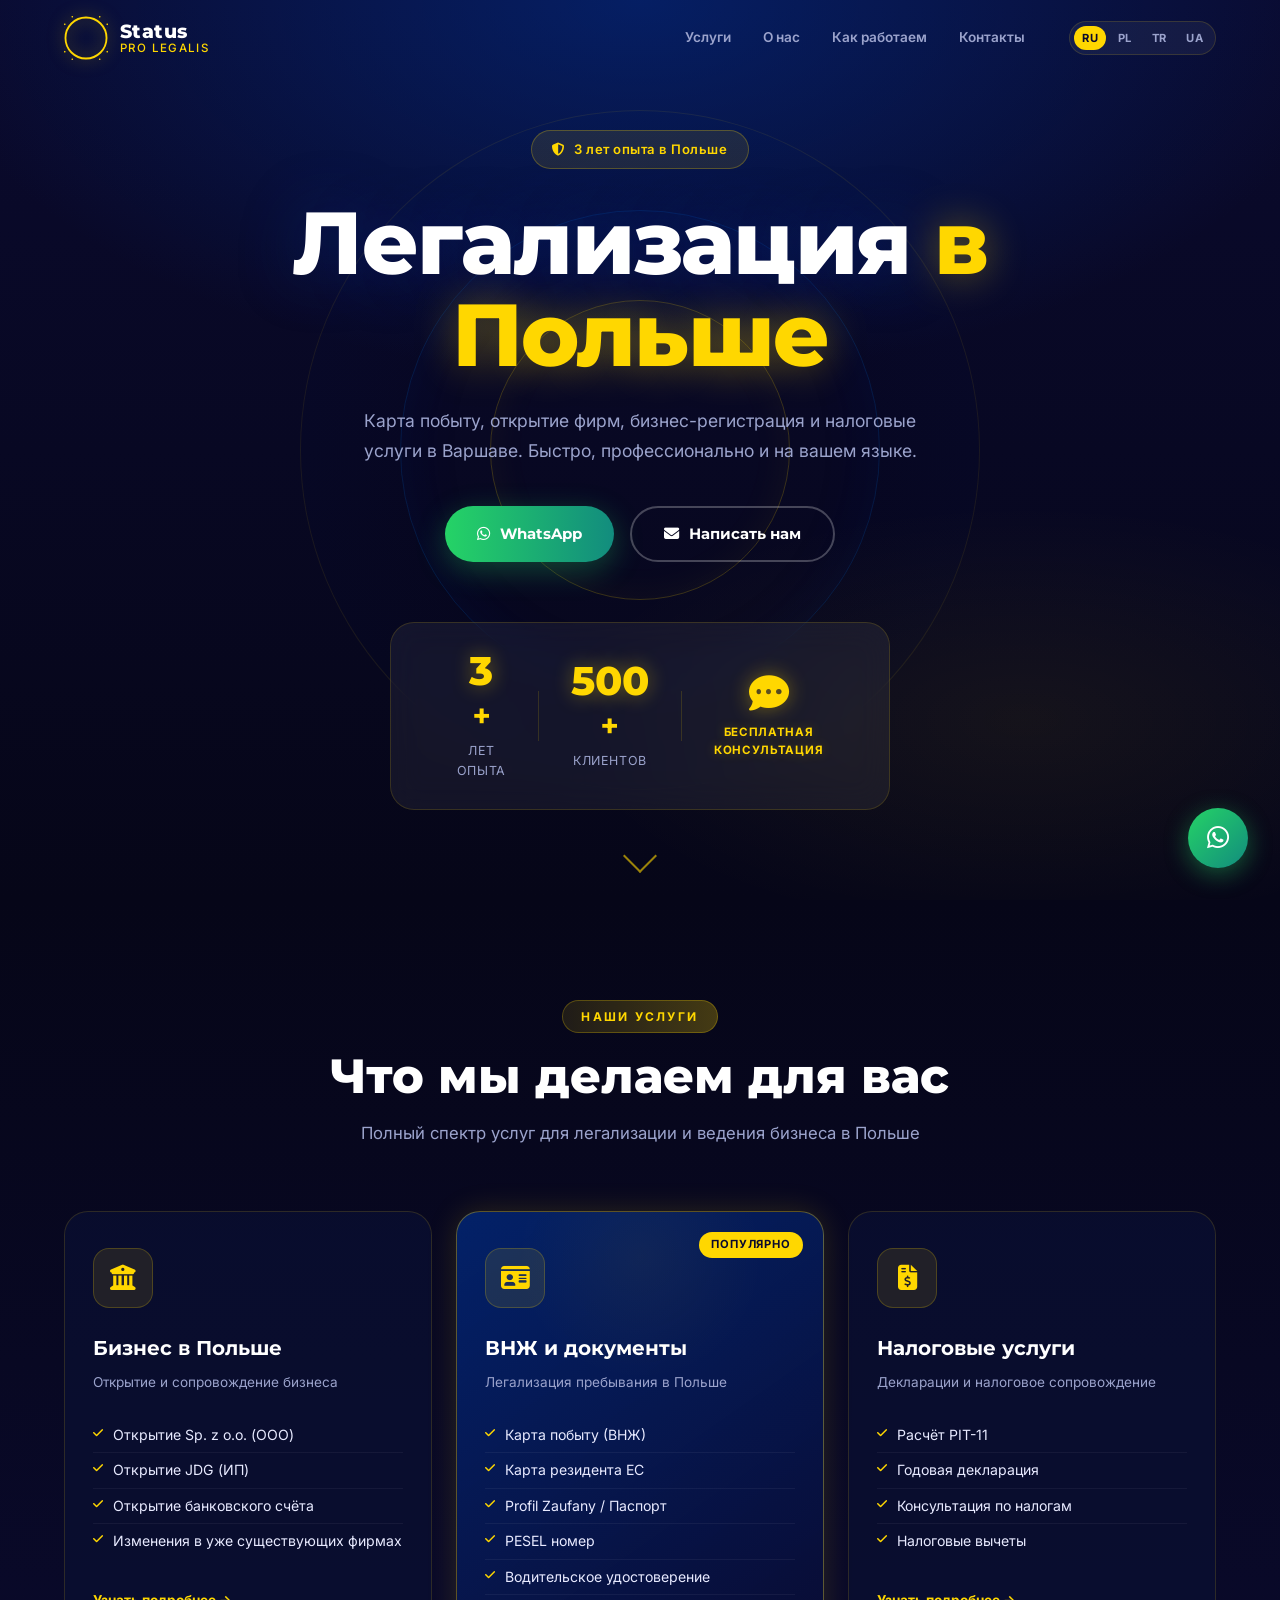
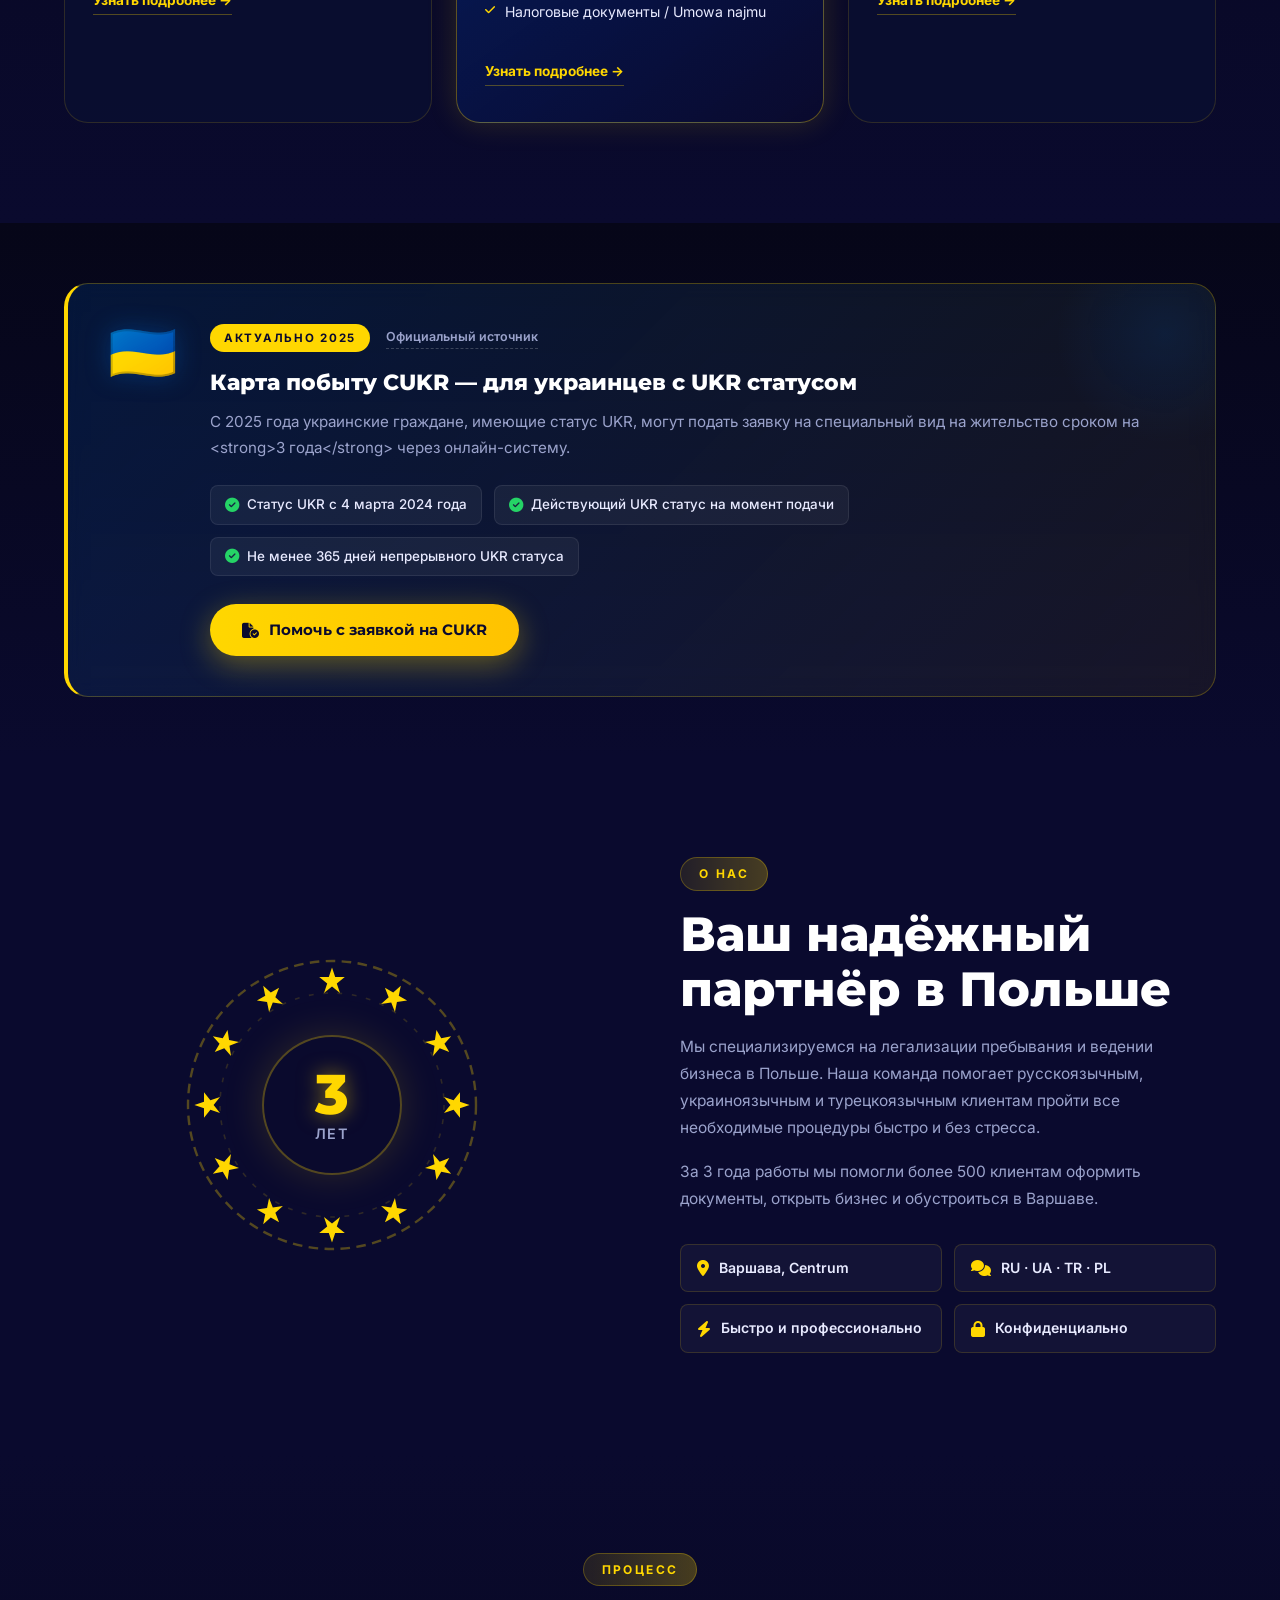
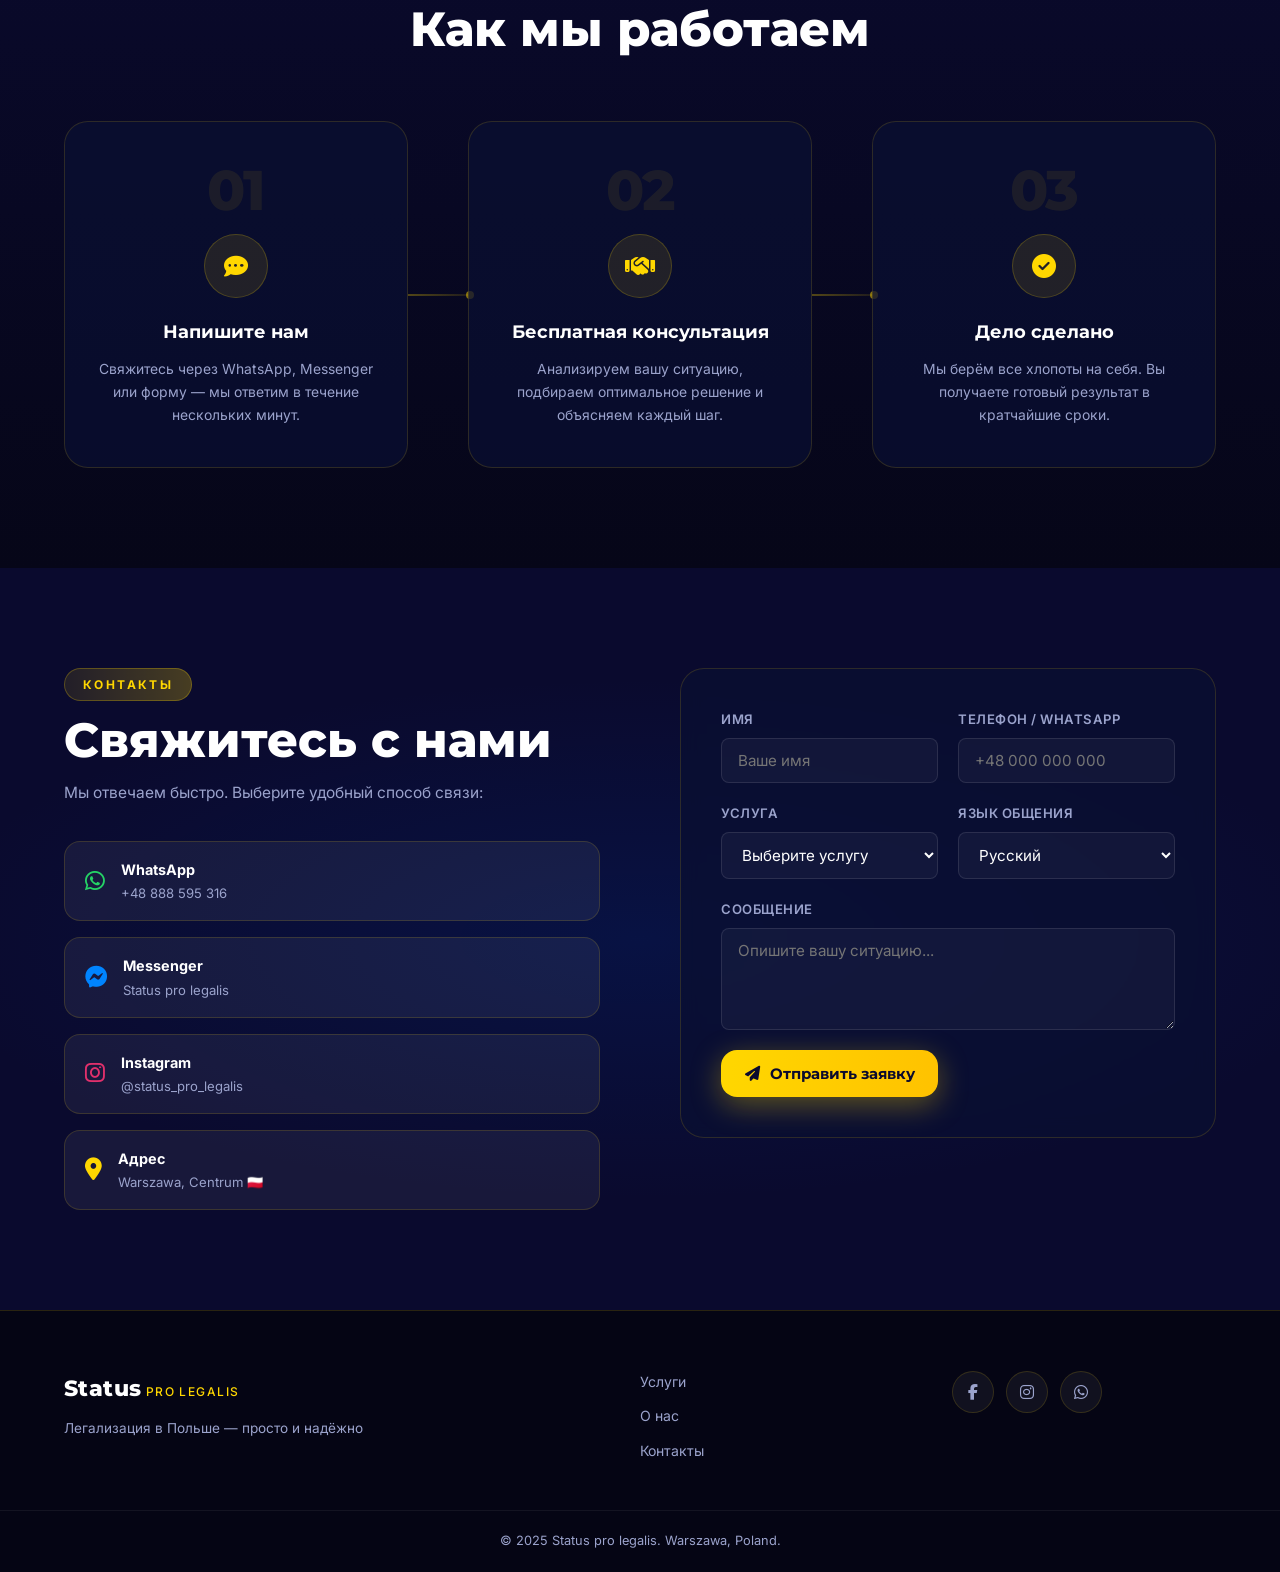
==== commit a0d662d8: "Update WhatsApp number to +48 888 595 316 Co-Authored-By: Claude Sonnet 4.6 <noreply@anthropic.com>" ====
--- a/index.html
+++ b/index.html
@@ -100,7 +100,7 @@
         Карта побыту, открытие фирм, бизнес-регистрация и налоговые услуги в Варшаве. Быстро, профессионально и на вашем языке.
       </p>
       <div class="hero__actions reveal">
-        <a href="https://wa.me/48888995316" target="_blank" class="btn btn--primary btn--whatsapp">
+        <a href="https://wa.me/48888595316" target="_blank" class="btn btn--primary btn--whatsapp">
           <i class="fa-brands fa-whatsapp"></i>
           <span data-i18n="hero.cta1">WhatsApp</span>
         </a>
@@ -349,11 +349,11 @@
         <p data-i18n="contact.desc">Мы отвечаем быстро. Выберите удобный способ связи:</p>
 
         <div class="contact__channels">
-          <a href="https://wa.me/48888995316" target="_blank" class="contact__channel contact__channel--wa">
+          <a href="https://wa.me/48888595316" target="_blank" class="contact__channel contact__channel--wa">
             <i class="fa-brands fa-whatsapp"></i>
             <div>
               <strong>WhatsApp</strong>
-              <span>+48 888 995 316</span>
+              <span>+48 888 595 316</span>
             </div>
           </a>
           <a href="https://m.me/61587782196060" target="_blank" class="contact__channel contact__channel--fb">
@@ -448,7 +448,7 @@
         <a href="https://www.instagram.com/status_pro_legalis" target="_blank" aria-label="Instagram">
           <i class="fa-brands fa-instagram"></i>
         </a>
-        <a href="https://wa.me/48888995316" target="_blank" aria-label="WhatsApp">
+        <a href="https://wa.me/48888595316" target="_blank" aria-label="WhatsApp">
           <i class="fa-brands fa-whatsapp"></i>
         </a>
       </div>
@@ -459,7 +459,7 @@
   </footer>
 
   <!-- ===== FLOATING WHATSAPP ===== -->
-  <a href="https://wa.me/48888995316" target="_blank" class="float-wa" aria-label="WhatsApp">
+  <a href="https://wa.me/48888595316" target="_blank" class="float-wa" aria-label="WhatsApp">
     <i class="fa-brands fa-whatsapp"></i>
     <span class="float-wa__tooltip" data-i18n="float.wa">Написать в WhatsApp</span>
   </a>
--- a/css/style.css
+++ b/css/style.css
@@ -443,9 +443,18 @@
 }
 
 .stat__icon {
-  font-size: 1.8rem;
-  color: var(--gold);
-  text-shadow: 0 0 16px rgba(255,215,0,0.5);
+  font-size: 2.5rem;
+  color: var(--gold);
+  line-height: 1;
+  text-shadow: 0 0 20px rgba(255,215,0,0.4);
+}
+
+.stat--free .stat__label {
+  color: var(--gold);
+  text-shadow: 0 0 12px rgba(255,215,0,0.3);
+  font-weight: 700;
+  font-size: 0.72rem;
+  letter-spacing: 0.06em;
 }
 
 /* ===== SCROLL HINT ===== */
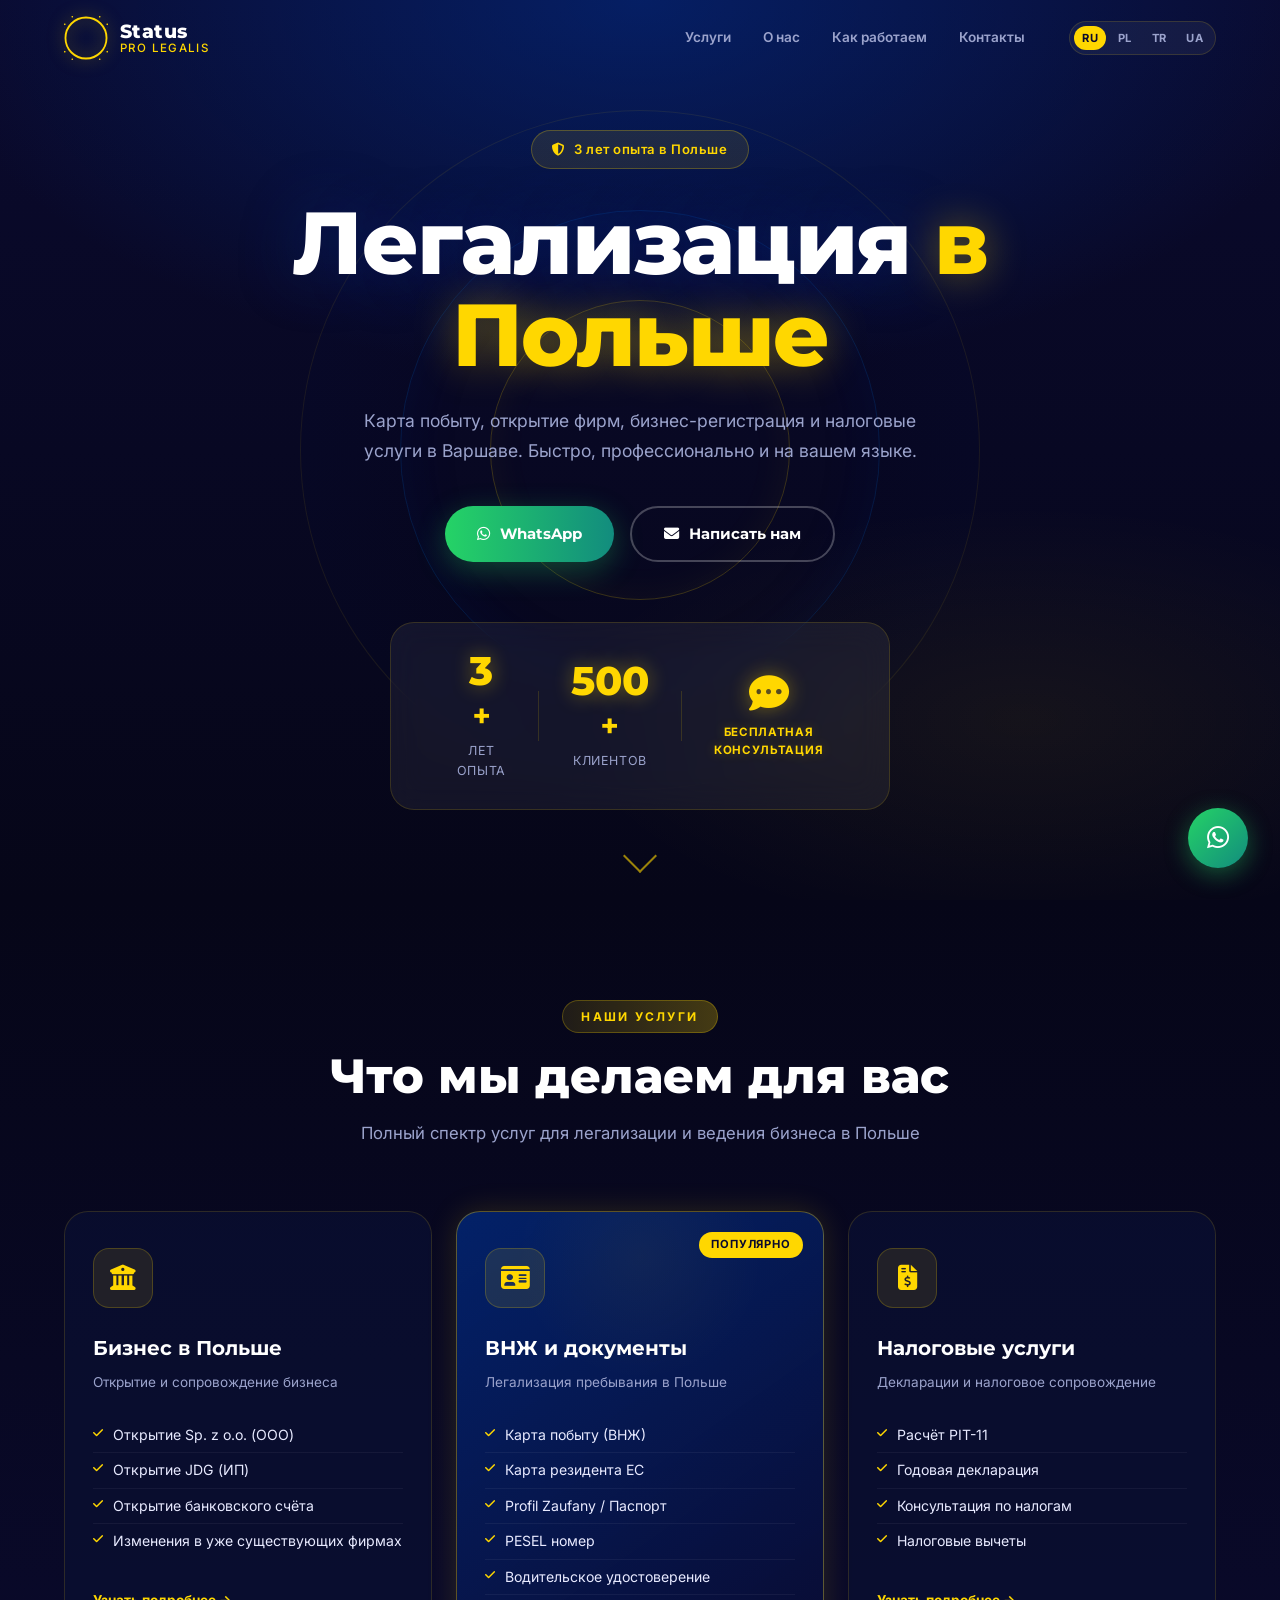
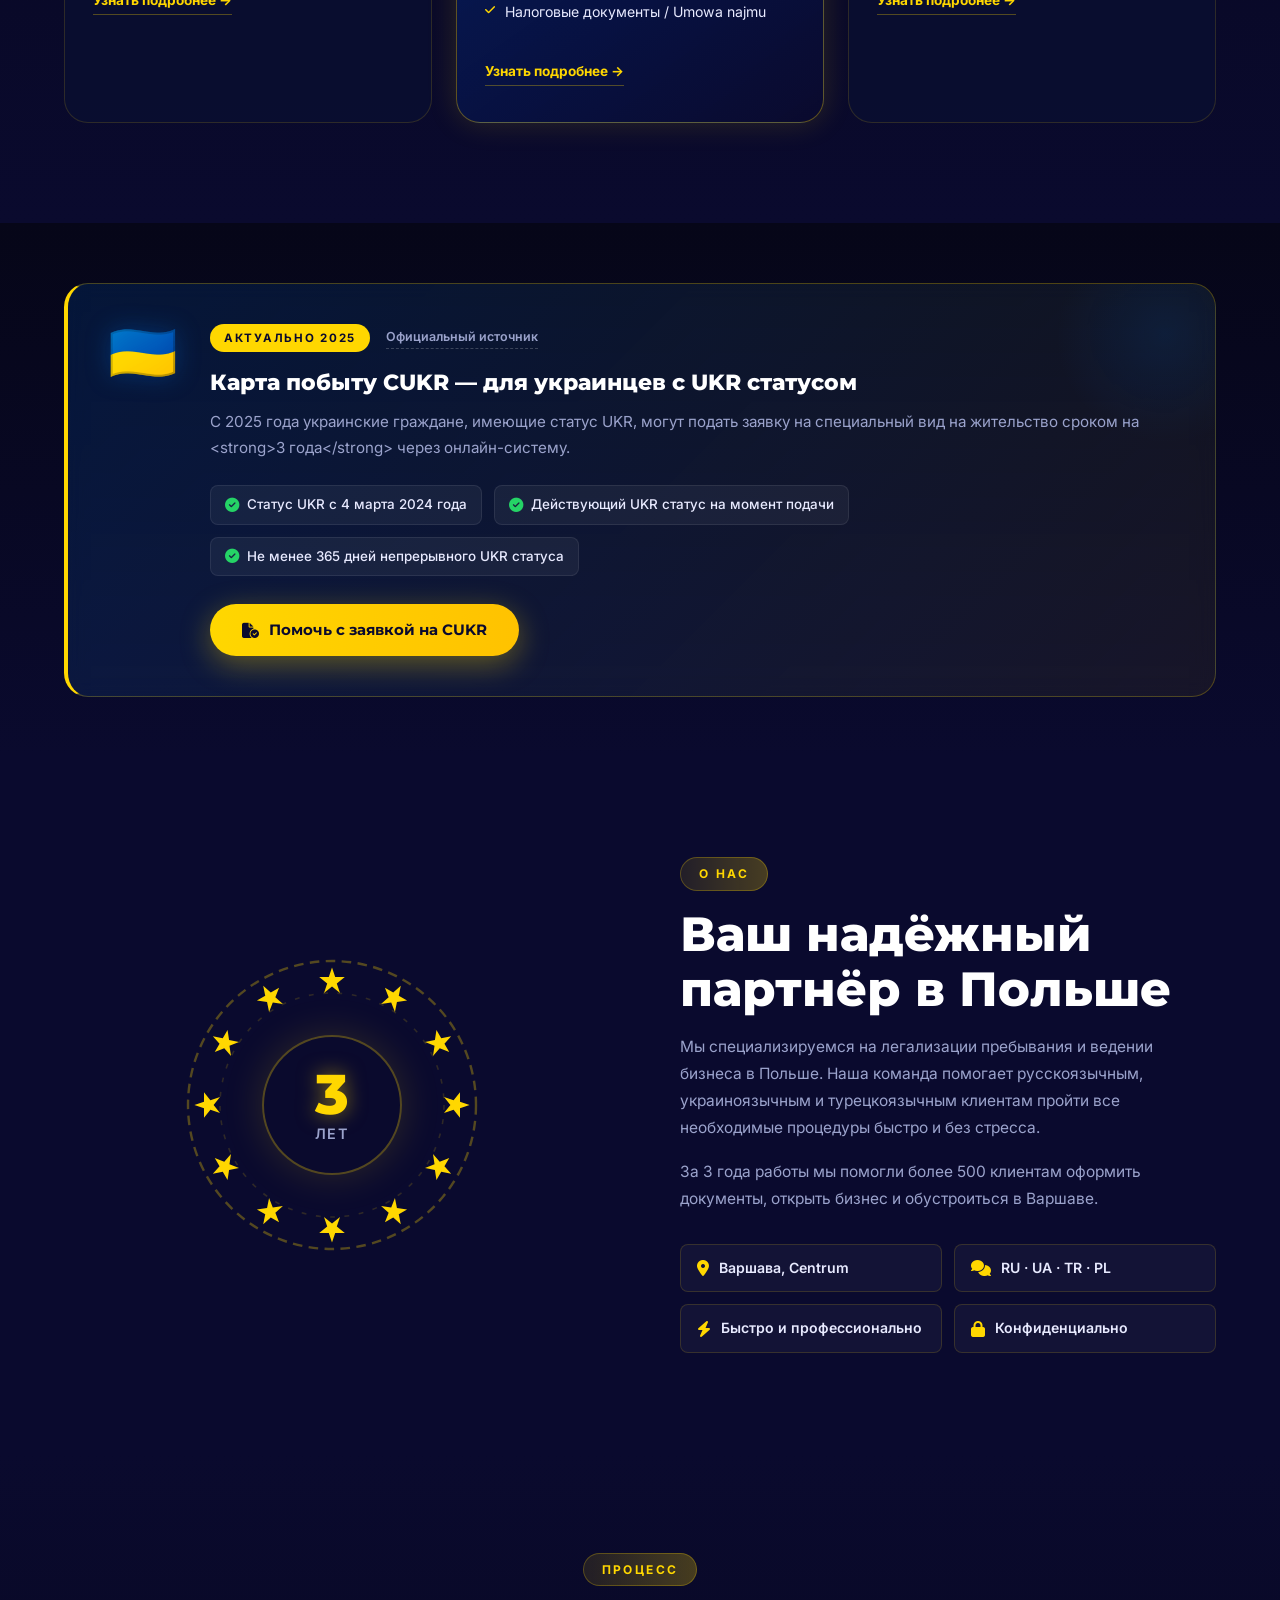
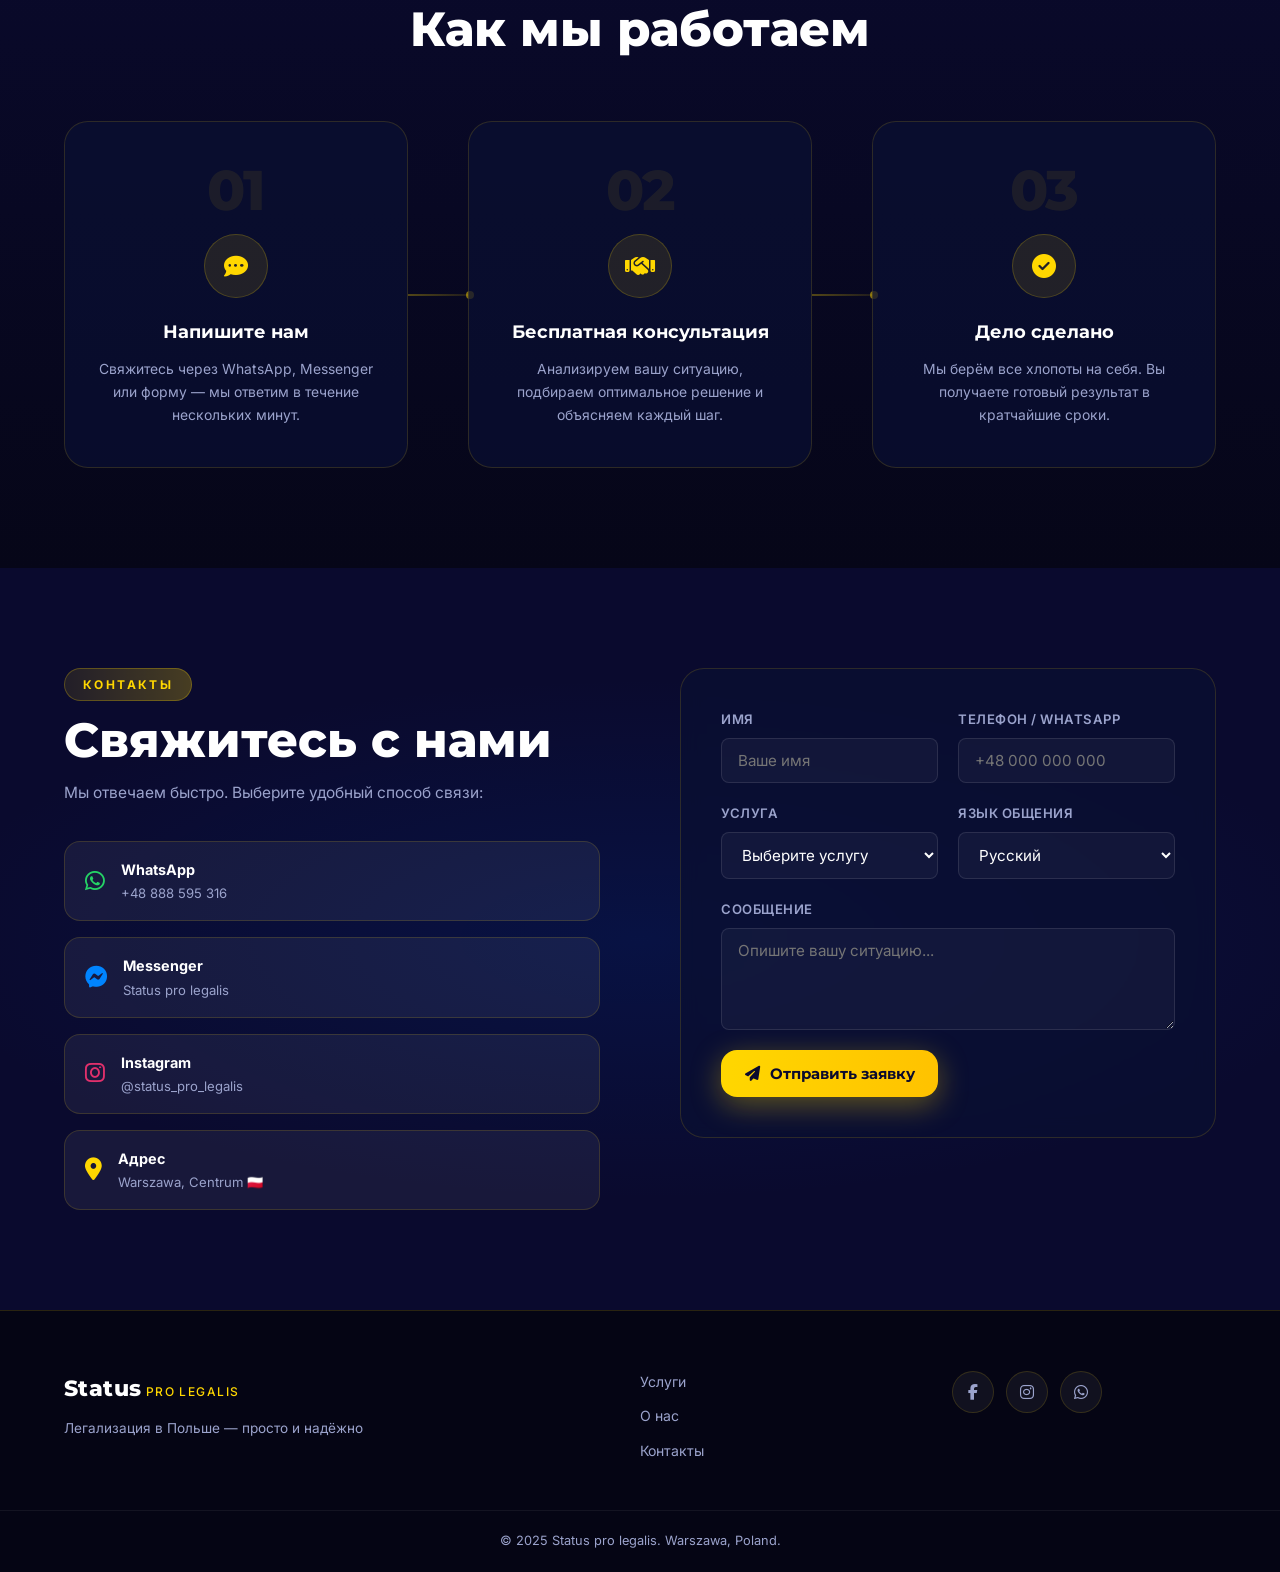
==== commit f800e451: "Add gold scales favicon for browser tab Co-Authored-By: Claude Sonnet 4.6 <noreply@anthropic.com>" ====
--- a/index.html
+++ b/index.html
@@ -5,6 +5,10 @@
   <meta name="viewport" content="width=device-width, initial-scale=1.0" />
   <meta name="description" content="Status pro legalis — легализация в Польше, открытие фирм, карта побыту. Варшава." />
   <title>Status pro legalis — Легализация в Польше</title>
+
+  <!-- Favicon -->
+  <link rel="icon" type="image/svg+xml" href="favicon.svg" />
+  <link rel="shortcut icon" href="favicon.svg" />
 
   <!-- Google Fonts -->
   <link rel="preconnect" href="https://fonts.googleapis.com" />
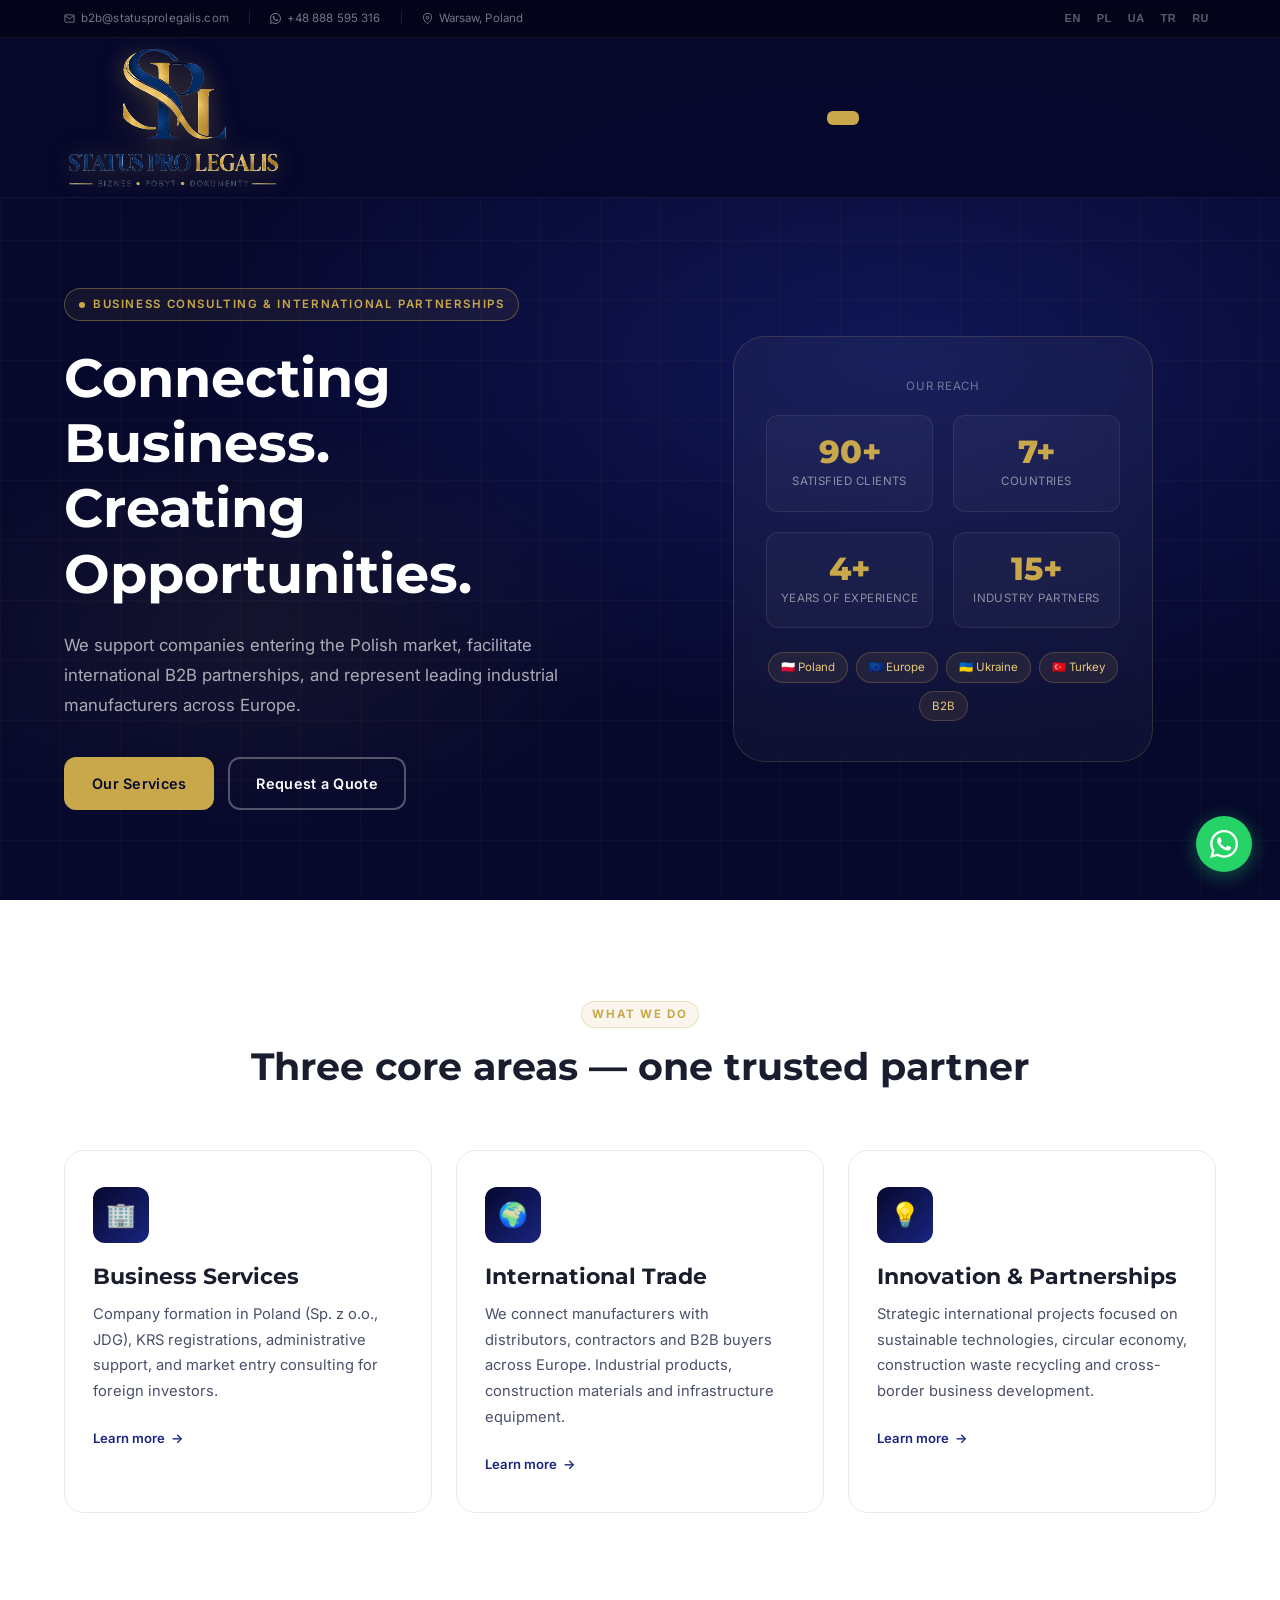
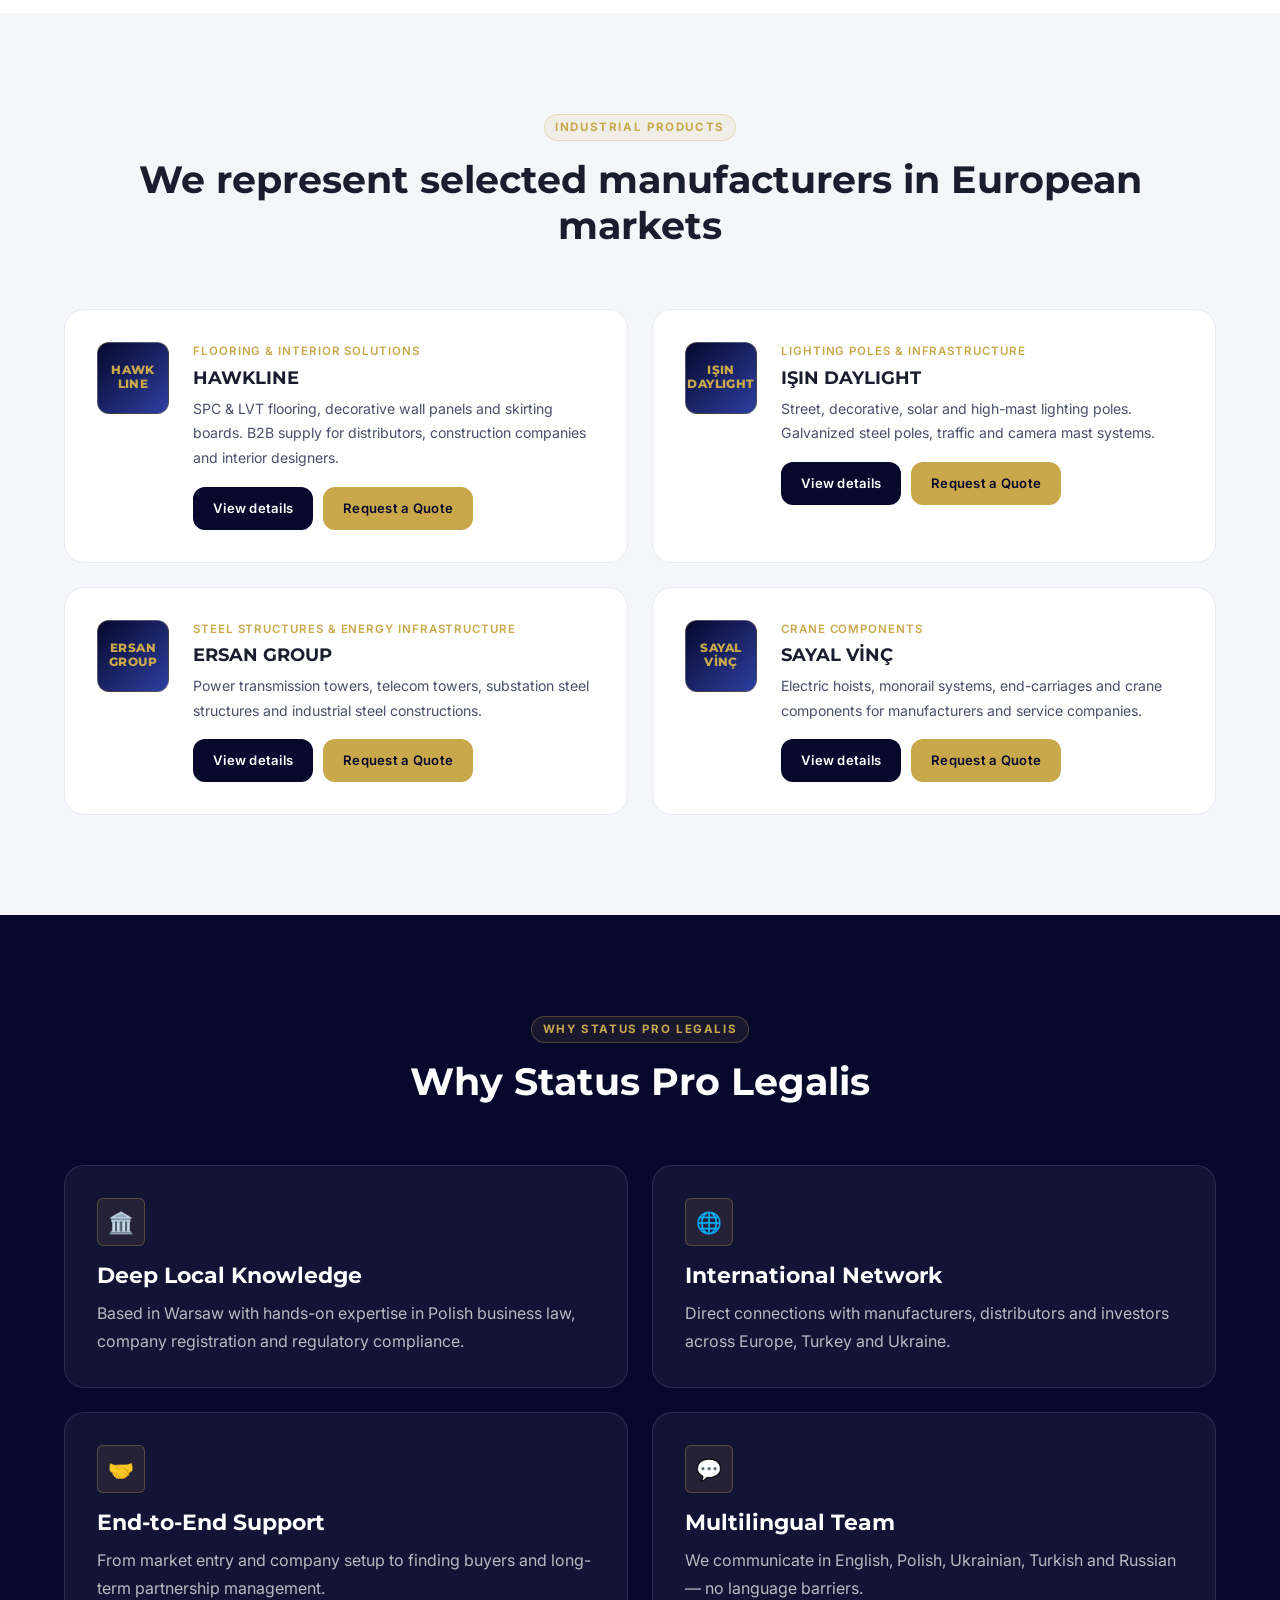
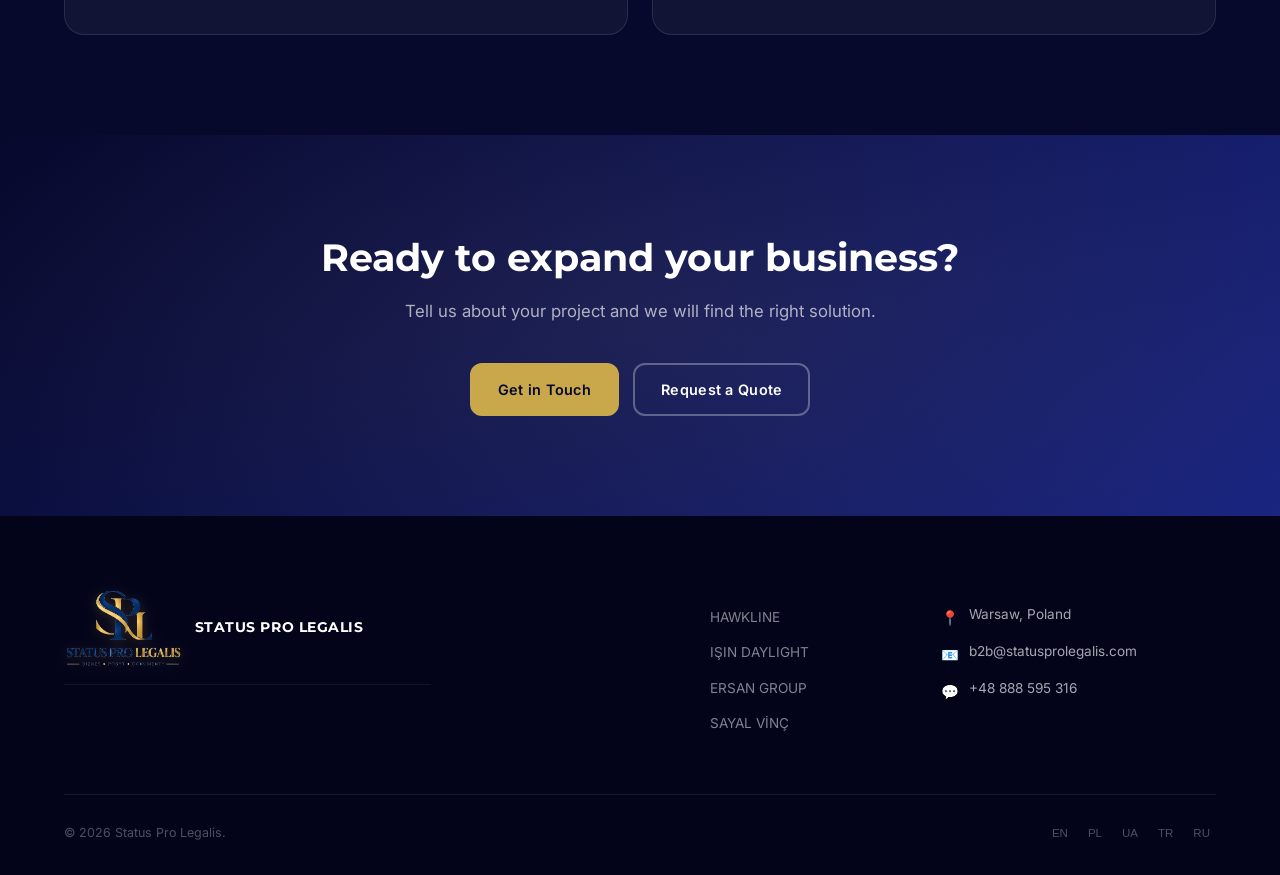
==== commit dadd650f: "Replace old single-page site with new multi-page B2B platform - Two-tier navigation: topbar (contact" ====
--- a/index.html
+++ b/index.html
@@ -1,477 +1,251 @@
 <!DOCTYPE html>
-<html lang="ru">
+<html lang="en">
 <head>
-  <meta charset="UTF-8" />
-  <meta name="viewport" content="width=device-width, initial-scale=1.0" />
-  <meta name="description" content="Status pro legalis — легализация в Польше, открытие фирм, карта побыту. Варшава." />
-  <title>Status pro legalis — Легализация в Польше</title>
-
-  <!-- Favicon -->
-  <link rel="icon" type="image/svg+xml" href="favicon.svg" />
-  <link rel="shortcut icon" href="favicon.svg" />
-
-  <!-- Google Fonts -->
-  <link rel="preconnect" href="https://fonts.googleapis.com" />
-  <link rel="preconnect" href="https://fonts.gstatic.com" crossorigin />
-  <link href="https://fonts.googleapis.com/css2?family=Montserrat:wght@400;600;700;800&family=Inter:wght@400;500;600&display=swap" rel="stylesheet" />
-
-  <!-- Font Awesome -->
-  <link rel="stylesheet" href="https://cdnjs.cloudflare.com/ajax/libs/font-awesome/6.5.1/css/all.min.css" />
-
-  <!-- Styles -->
-  <link rel="stylesheet" href="css/style.css" />
-  <link rel="stylesheet" href="css/animations.css" />
-  <link rel="stylesheet" href="css/responsive.css" />
+  <meta charset="UTF-8"/>
+  <meta name="viewport" content="width=device-width, initial-scale=1.0"/>
+  <title>Status Pro Legalis — Business Consulting & International Partnerships</title>
+  <meta name="description" content="Business consulting in Poland, international B2B partnerships, industrial product supply and market entry services for companies expanding into Europe."/>
+  <meta property="og:title" content="Status Pro Legalis — Business Consulting & International Partnerships"/>
+  <meta property="og:description" content="Company formation in Poland, B2B partnerships and industrial product representation across Europe."/>
+  <meta property="og:url" content="https://statusprolegalis.com"/>
+  <meta property="og:type" content="website"/>
+  <link rel="icon" type="image/svg+xml" href="favicon.svg"/>
+  <link rel="preconnect" href="https://fonts.googleapis.com"/>
+  <link rel="preconnect" href="https://fonts.gstatic.com" crossorigin/>
+  <link href="https://fonts.googleapis.com/css2?family=Inter:wght@400;500;600&family=Montserrat:wght@600;700;800&display=swap" rel="stylesheet"/>
+  <link rel="stylesheet" href="css/style.css"/>
 </head>
 <body>
 
-  <!-- ===== CANVAS PARTICLES ===== -->
-  <canvas id="particles-canvas"></canvas>
-
-  <!-- ===== HEADER ===== -->
-  <header class="header" id="header">
-    <div class="container header__inner">
-      <!-- Logo -->
-      <a href="#" class="logo">
-        <div class="logo__icon">
-          <svg viewBox="0 0 60 60" fill="none" xmlns="http://www.w3.org/2000/svg">
-            <circle cx="30" cy="30" r="28" stroke="#FFD700" stroke-width="2.5"/>
-            <!-- EU Stars -->
-            <g fill="#FFD700" class="eu-stars">
-              <polygon points="30,6 31.2,9.6 35,9.6 32,11.7 33.1,15.3 30,13.2 26.9,15.3 28,11.7 25,9.6 28.8,9.6" transform="rotate(0,30,30) translate(0,-18)"/>
-              <polygon points="30,6 31.2,9.6 35,9.6 32,11.7 33.1,15.3 30,13.2 26.9,15.3 28,11.7 25,9.6 28.8,9.6" transform="rotate(30,30,30) translate(0,-18)"/>
-              <polygon points="30,6 31.2,9.6 35,9.6 32,11.7 33.1,15.3 30,13.2 26.9,15.3 28,11.7 25,9.6 28.8,9.6" transform="rotate(60,30,30) translate(0,-18)"/>
-              <polygon points="30,6 31.2,9.6 35,9.6 32,11.7 33.1,15.3 30,13.2 26.9,15.3 28,11.7 25,9.6 28.8,9.6" transform="rotate(90,30,30) translate(0,-18)"/>
-              <polygon points="30,6 31.2,9.6 35,9.6 32,11.7 33.1,15.3 30,13.2 26.9,15.3 28,11.7 25,9.6 28.8,9.6" transform="rotate(120,30,30) translate(0,-18)"/>
-              <polygon points="30,6 31.2,9.6 35,9.6 32,11.7 33.1,15.3 30,13.2 26.9,15.3 28,11.7 25,9.6 28.8,9.6" transform="rotate(150,30,30) translate(0,-18)"/>
-              <polygon points="30,6 31.2,9.6 35,9.6 32,11.7 33.1,15.3 30,13.2 26.9,15.3 28,11.7 25,9.6 28.8,9.6" transform="rotate(180,30,30) translate(0,-18)"/>
-              <polygon points="30,6 31.2,9.6 35,9.6 32,11.7 33.1,15.3 30,13.2 26.9,15.3 28,11.7 25,9.6 28.8,9.6" transform="rotate(210,30,30) translate(0,-18)"/>
-              <polygon points="30,6 31.2,9.6 35,9.6 32,11.7 33.1,15.3 30,13.2 26.9,15.3 28,11.7 25,9.6 28.8,9.6" transform="rotate(240,30,30) translate(0,-18)"/>
-              <polygon points="30,6 31.2,9.6 35,9.6 32,11.7 33.1,15.3 30,13.2 26.9,15.3 28,11.7 25,9.6 28.8,9.6" transform="rotate(270,30,30) translate(0,-18)"/>
-              <polygon points="30,6 31.2,9.6 35,9.6 32,11.7 33.1,15.3 30,13.2 26.9,15.3 28,11.7 25,9.6 28.8,9.6" transform="rotate(300,30,30) translate(0,-18)"/>
-              <polygon points="30,6 31.2,9.6 35,9.6 32,11.7 33.1,15.3 30,13.2 26.9,15.3 28,11.7 25,9.6 28.8,9.6" transform="rotate(330,30,30) translate(0,-18)"/>
-            </g>
-          </svg>
-        </div>
-        <div class="logo__text">
-          <span class="logo__main">Status</span>
-          <span class="logo__sub">pro legalis</span>
-        </div>
-      </a>
-
-      <!-- Nav -->
-      <nav class="nav" id="nav">
-        <a href="#services" class="nav__link" data-i18n="nav.services">Услуги</a>
-        <a href="#about" class="nav__link" data-i18n="nav.about">О нас</a>
-        <a href="#how" class="nav__link" data-i18n="nav.how">Как работаем</a>
-        <a href="#contact" class="nav__link" data-i18n="nav.contact">Контакты</a>
-      </nav>
-
-      <!-- Language Switcher -->
-      <div class="lang-switcher">
-        <button class="lang-btn active" data-lang="ru">RU</button>
-        <button class="lang-btn" data-lang="pl">PL</button>
-        <button class="lang-btn" data-lang="tr">TR</button>
-        <button class="lang-btn" data-lang="ua">UA</button>
-      </div>
-
-      <!-- Hamburger -->
-      <button class="hamburger" id="hamburger" aria-label="Menu">
-        <span></span><span></span><span></span>
-      </button>
-    </div>
-  </header>
-
-  <!-- ===== HERO ===== -->
-  <section class="hero" id="home">
-    <div class="hero__bg-gradient"></div>
-    <div class="hero__3d-ring" id="hero3dRing">
-      <div class="ring ring--outer"></div>
-      <div class="ring ring--middle"></div>
-      <div class="ring ring--inner"></div>
-    </div>
-
-    <div class="container hero__content">
-      <div class="hero__badge reveal">
-        <i class="fa-solid fa-shield-halved"></i>
-        <span data-i18n="hero.badge">5 лет опыта в Польше</span>
-      </div>
-      <h1 class="hero__title reveal">
-        <span data-i18n="hero.title1">Легализация</span>
-        <span class="hero__title--gold" data-i18n="hero.title2"> в Польше</span>
-      </h1>
-      <p class="hero__subtitle reveal" data-i18n="hero.subtitle">
-        Карта побыту, открытие фирм, бизнес-регистрация и налоговые услуги в Варшаве. Быстро, профессионально и на вашем языке.
-      </p>
-      <div class="hero__actions reveal">
-        <a href="https://wa.me/48888595316" target="_blank" class="btn btn--primary btn--whatsapp">
-          <i class="fa-brands fa-whatsapp"></i>
-          <span data-i18n="hero.cta1">WhatsApp</span>
+<div id="nav-placeholder"></div>
+
+<!-- ===== HERO ===== -->
+<section class="hero">
+  <div class="hero-bg"></div>
+  <div class="hero-grid"></div>
+  <div class="container">
+    <div class="hero-content">
+      <div class="hero-left">
+        <div class="hero-badge" data-i18n="hero.badge"></div>
+        <h1>
+          <span data-i18n="hero.h1"></span>
+        </h1>
+        <p class="hero-sub" data-i18n="hero.sub"></p>
+        <div class="hero-actions">
+          <a href="#services" class="btn btn-primary" data-i18n="hero.cta1"></a>
+          <a href="contact.html#rfq" class="btn btn-outline" data-i18n="hero.cta2"></a>
+        </div>
+      </div>
+      <div class="hero-visual">
+        <div class="hero-panel">
+          <div class="hero-panel-label">Our Reach</div>
+          <div class="hero-stats">
+            <div class="hero-stat">
+              <div class="hero-stat-number" id="stat-clients">0</div>
+              <div class="hero-stat-label" data-i18n="stats.clients"></div>
+            </div>
+            <div class="hero-stat">
+              <div class="hero-stat-number" id="stat-countries">0</div>
+              <div class="hero-stat-label" data-i18n="stats.countries"></div>
+            </div>
+            <div class="hero-stat">
+              <div class="hero-stat-number" id="stat-years">0</div>
+              <div class="hero-stat-label" data-i18n="stats.years"></div>
+            </div>
+            <div class="hero-stat">
+              <div class="hero-stat-number" id="stat-partners">0</div>
+              <div class="hero-stat-label" data-i18n="stats.partners"></div>
+            </div>
+          </div>
+          <div class="hero-tags">
+            <span class="hero-tag">🇵🇱 Poland</span>
+            <span class="hero-tag">🇪🇺 Europe</span>
+            <span class="hero-tag">🇺🇦 Ukraine</span>
+            <span class="hero-tag">🇹🇷 Turkey</span>
+            <span class="hero-tag">B2B</span>
+          </div>
+        </div>
+      </div>
+    </div>
+  </div>
+</section>
+
+<!-- ===== SERVICES ===== -->
+<section class="section" id="services">
+  <div class="container">
+    <div class="text-center reveal">
+      <div class="section-label" data-i18n="services.title"></div>
+      <h2 data-i18n="services.sub"></h2>
+    </div>
+    <div class="services-grid">
+      <div class="service-card reveal reveal-delay-1">
+        <div class="service-icon">🏢</div>
+        <h3 data-i18n="s1.title"></h3>
+        <p data-i18n="s1.desc"></p>
+        <a href="business-services.html" class="service-link">
+          <span data-i18n="s1.link"></span> →
         </a>
-        <a href="#contact" class="btn btn--outline">
-          <i class="fa-solid fa-envelope"></i>
-          <span data-i18n="hero.cta2">Написать нам</span>
+      </div>
+      <div class="service-card reveal reveal-delay-2">
+        <div class="service-icon">🌍</div>
+        <h3 data-i18n="s2.title"></h3>
+        <p data-i18n="s2.desc"></p>
+        <a href="international-trade.html" class="service-link">
+          <span data-i18n="s2.link"></span> →
         </a>
       </div>
-      <div class="hero__stats reveal">
-        <div class="stat">
-          <span class="stat__num" data-target="3">0</span>
-          <span class="stat__plus">+</span>
-          <span class="stat__label" data-i18n="stat.years">лет опыта</span>
-        </div>
-        <div class="stat__divider"></div>
-        <div class="stat">
-          <span class="stat__num" data-target="500">0</span>
-          <span class="stat__plus">+</span>
-          <span class="stat__label" data-i18n="stat.clients">клиентов</span>
-        </div>
-        <div class="stat__divider"></div>
-        <div class="stat stat--free">
-          <i class="fa-solid fa-comment-dots stat__icon"></i>
-          <span class="stat__label" data-i18n="stat.free">Бесплатная консультация</span>
-        </div>
-      </div>
-    </div>
-
-    <div class="hero__scroll-hint">
-      <div class="scroll-arrow"></div>
-    </div>
-  </section>
-
-  <!-- ===== SERVICES ===== -->
-  <section class="services section" id="services">
-    <div class="container">
-      <div class="section__header reveal">
-        <span class="section__label" data-i18n="services.label">Наши услуги</span>
-        <h2 class="section__title" data-i18n="services.title">Что мы делаем для вас</h2>
-        <p class="section__desc" data-i18n="services.desc">Полный спектр услуг для легализации и ведения бизнеса в Польше</p>
-      </div>
-
-      <div class="services__grid">
-
-        <!-- Card 1: Business -->
-        <div class="service-card reveal" data-tilt>
-          <div class="service-card__glow"></div>
-          <div class="service-card__icon">
-            <i class="fa-solid fa-building-columns"></i>
-          </div>
-          <h3 class="service-card__title" data-i18n="s1.title">Бизнес в Польше</h3>
-          <p class="service-card__desc" data-i18n="s1.desc">Открытие и сопровождение бизнеса</p>
-          <ul class="service-card__list">
-            <li><i class="fa-solid fa-check"></i> <span data-i18n="s1.l1">Открытие Sp. z o.o. (ООО)</span></li>
-            <li><i class="fa-solid fa-check"></i> <span data-i18n="s1.l2">Открытие JDG (ИП)</span></li>
-            <li><i class="fa-solid fa-check"></i> <span data-i18n="s1.l3">Открытие банковского счёта</span></li>
-            <li><i class="fa-solid fa-check"></i> <span data-i18n="s1.l4">Изменения в уже существующих фирмах</span></li>
-          </ul>
-          <a href="#contact" class="service-card__btn" data-i18n="card.btn">Узнать подробнее</a>
-        </div>
-
-        <!-- Card 2: Residence -->
-        <div class="service-card service-card--featured reveal" data-tilt>
-          <div class="service-card__glow"></div>
-          <div class="service-card__badge" data-i18n="card.popular">Популярно</div>
-          <div class="service-card__icon">
-            <i class="fa-solid fa-id-card"></i>
-          </div>
-          <h3 class="service-card__title" data-i18n="s2.title">ВНЖ и документы</h3>
-          <p class="service-card__desc" data-i18n="s2.desc">Легализация пребывания в Польше</p>
-          <ul class="service-card__list">
-            <li><i class="fa-solid fa-check"></i> <span data-i18n="s2.l1">Карта побыту (ВНЖ)</span></li>
-            <li><i class="fa-solid fa-check"></i> <span data-i18n="s2.l2">Карта резидента ЕС</span></li>
-            <li><i class="fa-solid fa-check"></i> <span data-i18n="s2.l3">Profil Zaufany / Паспорт</span></li>
-            <li><i class="fa-solid fa-check"></i> <span data-i18n="s2.l4">PESEL номер</span></li>
-            <li><i class="fa-solid fa-check"></i> <span data-i18n="s2.l5">Водительское удостоверение</span></li>
-            <li><i class="fa-solid fa-check"></i> <span data-i18n="s2.l6">Налоговые документы / Umowa najmu</span></li>
-          </ul>
-          <a href="#contact" class="service-card__btn" data-i18n="card.btn">Узнать подробнее</a>
-        </div>
-
-        <!-- Card 3: Tax -->
-        <div class="service-card reveal" data-tilt>
-          <div class="service-card__glow"></div>
-          <div class="service-card__icon">
-            <i class="fa-solid fa-file-invoice-dollar"></i>
-          </div>
-          <h3 class="service-card__title" data-i18n="s3.title">Налоговые услуги</h3>
-          <p class="service-card__desc" data-i18n="s3.desc">Декларации и налоговое сопровождение</p>
-          <ul class="service-card__list">
-            <li><i class="fa-solid fa-check"></i> <span data-i18n="s3.l1">Расчёт PIT-11</span></li>
-            <li><i class="fa-solid fa-check"></i> <span data-i18n="s3.l2">Годовая декларация</span></li>
-            <li><i class="fa-solid fa-check"></i> <span data-i18n="s3.l3">Консультация по налогам</span></li>
-            <li><i class="fa-solid fa-check"></i> <span data-i18n="s3.l4">Налоговые вычеты</span></li>
-          </ul>
-          <a href="#contact" class="service-card__btn" data-i18n="card.btn">Узнать подробнее</a>
-        </div>
-
-      </div>
-    </div>
-  </section>
-
-  <!-- ===== CUKR INFO BANNER ===== -->
-  <section class="cukr section" id="cukr">
-    <div class="container">
-      <div class="cukr__inner reveal">
-        <div class="cukr__flag">🇺🇦</div>
-        <div class="cukr__content">
-          <div class="cukr__top">
-            <span class="cukr__badge" data-i18n="cukr.badge">Актуально 2025</span>
-            <a href="https://www.gov.pl/web/udsc/informacja-w-sprawie-wnioskow-o-wydanie-tzw-karty-pobytu-cukr" target="_blank" class="cukr__official" data-i18n="cukr.official">
-              <i class="fa-solid fa-arrow-up-right-from-square"></i> Официальный источник
-            </a>
-          </div>
-          <h3 class="cukr__title" data-i18n="cukr.title">Карта побыту CUKR — для украинцев с UKR статусом</h3>
-          <p class="cukr__desc" data-i18n="cukr.desc">
-            С 2025 года украинские граждане, имеющие статус UKR, могут подать заявку на специальный вид на жительство сроком на <strong>3 года</strong> через онлайн-систему.
-          </p>
-          <div class="cukr__conditions">
-            <div class="cukr__condition">
-              <i class="fa-solid fa-circle-check"></i>
-              <span data-i18n="cukr.c1">Статус UKR с 4 марта 2024 года</span>
-            </div>
-            <div class="cukr__condition">
-              <i class="fa-solid fa-circle-check"></i>
-              <span data-i18n="cukr.c2">Действующий UKR статус на момент подачи</span>
-            </div>
-            <div class="cukr__condition">
-              <i class="fa-solid fa-circle-check"></i>
-              <span data-i18n="cukr.c3">Не менее 365 дней непрерывного UKR статуса</span>
-            </div>
-          </div>
-          <a href="#contact" class="btn btn--primary cukr__cta">
-            <i class="fa-solid fa-file-circle-check"></i>
-            <span data-i18n="cukr.cta">Помочь с заявкой на CUKR</span>
-          </a>
-        </div>
-      </div>
-    </div>
-  </section>
-
-  <!-- ===== ABOUT / WHY US ===== -->
-  <section class="about section" id="about">
-    <div class="container about__inner">
-      <div class="about__visual reveal">
-        <div class="about__ring-wrap">
-          <div class="about__eu-circle">
-            <svg viewBox="0 0 200 200" fill="none" xmlns="http://www.w3.org/2000/svg">
-              <circle cx="100" cy="100" r="90" stroke="rgba(255,215,0,0.3)" stroke-width="1.5" stroke-dasharray="6 4"/>
-              <circle cx="100" cy="100" r="70" stroke="rgba(255,215,0,0.15)" stroke-width="1" stroke-dasharray="3 6"/>
-              <!-- 12 Stars -->
-              <g fill="#FFD700">
-                <polygon points="100,14 102,20 108,20 103,24 105,30 100,26 95,30 97,24 92,20 98,20" transform="rotate(0,100,100)"/>
-                <polygon points="100,14 102,20 108,20 103,24 105,30 100,26 95,30 97,24 92,20 98,20" transform="rotate(30,100,100)"/>
-                <polygon points="100,14 102,20 108,20 103,24 105,30 100,26 95,30 97,24 92,20 98,20" transform="rotate(60,100,100)"/>
-                <polygon points="100,14 102,20 108,20 103,24 105,30 100,26 95,30 97,24 92,20 98,20" transform="rotate(90,100,100)"/>
-                <polygon points="100,14 102,20 108,20 103,24 105,30 100,26 95,30 97,24 92,20 98,20" transform="rotate(120,100,100)"/>
-                <polygon points="100,14 102,20 108,20 103,24 105,30 100,26 95,30 97,24 92,20 98,20" transform="rotate(150,100,100)"/>
-                <polygon points="100,14 102,20 108,20 103,24 105,30 100,26 95,30 97,24 92,20 98,20" transform="rotate(180,100,100)"/>
-                <polygon points="100,14 102,20 108,20 103,24 105,30 100,26 95,30 97,24 92,20 98,20" transform="rotate(210,100,100)"/>
-                <polygon points="100,14 102,20 108,20 103,24 105,30 100,26 95,30 97,24 92,20 98,20" transform="rotate(240,100,100)"/>
-                <polygon points="100,14 102,20 108,20 103,24 105,30 100,26 95,30 97,24 92,20 98,20" transform="rotate(270,100,100)"/>
-                <polygon points="100,14 102,20 108,20 103,24 105,30 100,26 95,30 97,24 92,20 98,20" transform="rotate(300,100,100)"/>
-                <polygon points="100,14 102,20 108,20 103,24 105,30 100,26 95,30 97,24 92,20 98,20" transform="rotate(330,100,100)"/>
-              </g>
-            </svg>
-          </div>
-          <div class="about__center-badge">
-            <span class="about__years" data-target="3">0</span>
-            <span class="about__years-label" data-i18n="about.years">лет</span>
-          </div>
-        </div>
-      </div>
-
-      <div class="about__content reveal">
-        <span class="section__label" data-i18n="about.label">О нас</span>
-        <h2 class="section__title" data-i18n="about.title">Ваш надёжный партнёр в Польше</h2>
-        <p class="about__text" data-i18n="about.text1">
-          Мы специализируемся на легализации пребывания и ведении бизнеса в Польше. Наша команда помогает русскоязычным, украиноязычным и турецкоязычным клиентам пройти все необходимые процедуры быстро и без стресса.
-        </p>
-        <p class="about__text" data-i18n="about.text2">
-          За 5 лет работы мы помогли более 500 клиентам оформить документы, открыть бизнес и обустроиться в Варшаве.
-        </p>
-        <div class="about__features">
-          <div class="about__feature">
-            <i class="fa-solid fa-location-dot"></i>
-            <span data-i18n="about.f1">Варшава, Centrum</span>
-          </div>
-          <div class="about__feature">
-            <i class="fa-solid fa-comments"></i>
-            <span data-i18n="about.f2">RU · UA · TR · PL</span>
-          </div>
-          <div class="about__feature">
-            <i class="fa-solid fa-bolt"></i>
-            <span data-i18n="about.f3">Быстро и профессионально</span>
-          </div>
-          <div class="about__feature">
-            <i class="fa-solid fa-lock"></i>
-            <span data-i18n="about.f4">Конфиденциально</span>
-          </div>
-        </div>
-      </div>
-    </div>
-  </section>
-
-  <!-- ===== HOW IT WORKS ===== -->
-  <section class="how section" id="how">
-    <div class="container">
-      <div class="section__header reveal">
-        <span class="section__label" data-i18n="how.label">Процесс</span>
-        <h2 class="section__title" data-i18n="how.title">Как мы работаем</h2>
-      </div>
-      <div class="how__steps">
-        <div class="how__step reveal" data-tilt>
-          <div class="how__step-num">01</div>
-          <div class="how__step-icon"><i class="fa-solid fa-comment-dots"></i></div>
-          <h3 data-i18n="how.s1.title">Напишите нам</h3>
-          <p data-i18n="how.s1.desc">Свяжитесь через WhatsApp, Messenger или форму — мы ответим в течение нескольких минут.</p>
-        </div>
-        <div class="how__connector reveal"></div>
-        <div class="how__step reveal" data-tilt>
-          <div class="how__step-num">02</div>
-          <div class="how__step-icon"><i class="fa-solid fa-handshake"></i></div>
-          <h3 data-i18n="how.s2.title">Бесплатная консультация</h3>
-          <p data-i18n="how.s2.desc">Анализируем вашу ситуацию, подбираем оптимальное решение и объясняем каждый шаг.</p>
-        </div>
-        <div class="how__connector reveal"></div>
-        <div class="how__step reveal" data-tilt>
-          <div class="how__step-num">03</div>
-          <div class="how__step-icon"><i class="fa-solid fa-circle-check"></i></div>
-          <h3 data-i18n="how.s3.title">Дело сделано</h3>
-          <p data-i18n="how.s3.desc">Мы берём все хлопоты на себя. Вы получаете готовый результат в кратчайшие сроки.</p>
-        </div>
-      </div>
-    </div>
-  </section>
-
-  <!-- ===== CONTACT ===== -->
-  <section class="contact section" id="contact">
-    <div class="container contact__inner">
-
-      <!-- Info -->
-      <div class="contact__info reveal">
-        <span class="section__label" data-i18n="contact.label">Контакты</span>
-        <h2 class="section__title" data-i18n="contact.title">Свяжитесь с нами</h2>
-        <p data-i18n="contact.desc">Мы отвечаем быстро. Выберите удобный способ связи:</p>
-
-        <div class="contact__channels">
-          <a href="https://wa.me/48888595316" target="_blank" class="contact__channel contact__channel--wa">
-            <i class="fa-brands fa-whatsapp"></i>
-            <div>
-              <strong>WhatsApp</strong>
-              <span>+48 888 595 316</span>
-            </div>
-          </a>
-          <a href="https://m.me/61587782196060" target="_blank" class="contact__channel contact__channel--fb">
-            <i class="fa-brands fa-facebook-messenger"></i>
-            <div>
-              <strong>Messenger</strong>
-              <span>Status pro legalis</span>
-            </div>
-          </a>
-          <a href="https://www.instagram.com/status_pro_legalis" target="_blank" class="contact__channel contact__channel--ig">
-            <i class="fa-brands fa-instagram"></i>
-            <div>
-              <strong>Instagram</strong>
-              <span>@status_pro_legalis</span>
-            </div>
-          </a>
-          <div class="contact__channel contact__channel--loc">
-            <i class="fa-solid fa-location-dot"></i>
-            <div>
-              <strong data-i18n="contact.location">Адрес</strong>
-              <span>Warszawa, Centrum 🇵🇱</span>
-            </div>
-          </div>
-        </div>
-      </div>
-
-      <!-- Form -->
-      <div class="contact__form-wrap reveal">
-        <form class="contact__form" id="contactForm">
-          <div class="form-group">
-            <label data-i18n="form.name">Имя</label>
-            <input type="text" name="name" placeholder="Ваше имя" data-i18n-ph="form.name.ph" required />
-          </div>
-          <div class="form-group">
-            <label data-i18n="form.phone">Телефон / WhatsApp</label>
-            <input type="tel" name="phone" placeholder="+48 000 000 000" required />
-          </div>
-          <div class="form-group">
-            <label data-i18n="form.service">Услуга</label>
-            <select name="service">
-              <option value="" data-i18n="form.service.select">Выберите услугу</option>
-              <option value="business" data-i18n="form.service.business">Бизнес в Польше</option>
-              <option value="vnj" data-i18n="form.service.vnj">ВНЖ и документы</option>
-              <option value="tax" data-i18n="form.service.tax">Налоговые услуги</option>
-              <option value="other" data-i18n="form.service.other">Другое</option>
-            </select>
-          </div>
-          <div class="form-group">
-            <label data-i18n="form.lang">Язык общения</label>
-            <select name="language">
-              <option value="ru">Русский</option>
-              <option value="tr">Türkçe</option>
-              <option value="pl">Polski</option>
-              <option value="ua">Українська</option>
-            </select>
-          </div>
-          <div class="form-group form-group--full">
-            <label data-i18n="form.message">Сообщение</label>
-            <textarea name="message" rows="4" placeholder="Опишите вашу ситуацию..." data-i18n-ph="form.message.ph"></textarea>
-          </div>
-          <button type="submit" class="btn btn--primary btn--full">
-            <i class="fa-solid fa-paper-plane"></i>
-            <span data-i18n="form.submit">Отправить заявку</span>
-          </button>
-          <div class="form__success" id="formSuccess">
-            <i class="fa-solid fa-circle-check"></i>
-            <span data-i18n="form.success">Заявка отправлена! Мы свяжемся с вами в ближайшее время.</span>
-          </div>
-        </form>
-      </div>
-
-    </div>
-  </section>
-
-  <!-- ===== FOOTER ===== -->
-  <footer class="footer">
-    <div class="container footer__inner">
-      <div class="footer__brand">
-        <span class="logo__main">Status</span>
-        <span class="logo__sub"> pro legalis</span>
-        <p data-i18n="footer.tagline">Легализация в Польше — просто и надёжно</p>
-      </div>
-      <div class="footer__links">
-        <a href="#services" data-i18n="nav.services">Услуги</a>
-        <a href="#about" data-i18n="nav.about">О нас</a>
-        <a href="#contact" data-i18n="nav.contact">Контакты</a>
-      </div>
-      <div class="footer__socials">
-        <a href="https://www.facebook.com/profile.php?id=61587782196060" target="_blank" aria-label="Facebook">
-          <i class="fa-brands fa-facebook-f"></i>
+      <div class="service-card reveal reveal-delay-3">
+        <div class="service-icon">💡</div>
+        <h3 data-i18n="s3.title"></h3>
+        <p data-i18n="s3.desc"></p>
+        <a href="innovation.html" class="service-link">
+          <span data-i18n="s3.link"></span> →
         </a>
-        <a href="https://www.instagram.com/status_pro_legalis" target="_blank" aria-label="Instagram">
-          <i class="fa-brands fa-instagram"></i>
-        </a>
-        <a href="https://wa.me/48888595316" target="_blank" aria-label="WhatsApp">
-          <i class="fa-brands fa-whatsapp"></i>
-        </a>
-      </div>
-    </div>
-    <div class="footer__bottom">
-      <p>&copy; 2025 Status pro legalis. Warszawa, Poland.</p>
-    </div>
-  </footer>
-
-  <!-- ===== FLOATING WHATSAPP ===== -->
-  <a href="https://wa.me/48888595316" target="_blank" class="float-wa" aria-label="WhatsApp">
-    <i class="fa-brands fa-whatsapp"></i>
-    <span class="float-wa__tooltip" data-i18n="float.wa">Написать в WhatsApp</span>
-  </a>
-
-  <!-- ===== SCRIPTS ===== -->
-  <script src="js/i18n.js"></script>
-  <script src="js/particles.js"></script>
-  <script src="js/tilt.js"></script>
-  <script src="js/main.js"></script>
+      </div>
+    </div>
+  </div>
+</section>
+
+<!-- ===== PRODUCTS ===== -->
+<section class="section section--alt">
+  <div class="container">
+    <div class="text-center reveal">
+      <div class="section-label" data-i18n="products.title"></div>
+      <h2 data-i18n="products.sub"></h2>
+    </div>
+    <div class="products-grid">
+      <div class="product-card reveal reveal-delay-1">
+        <div class="product-logo">HAWK<br>LINE</div>
+        <div class="product-info">
+          <div class="product-cat" data-i18n="p1.cat"></div>
+          <h3 data-i18n="p1.name"></h3>
+          <p data-i18n="p1.desc"></p>
+          <div class="product-actions">
+            <a href="products/hawkline.html" class="btn btn-dark btn-sm" data-i18n="products.more"></a>
+            <a href="contact.html#rfq" class="btn btn-primary btn-sm" data-i18n="products.rfq"></a>
+          </div>
+        </div>
+      </div>
+      <div class="product-card reveal reveal-delay-2">
+        <div class="product-logo">IŞIN<br>DAYLIGHT</div>
+        <div class="product-info">
+          <div class="product-cat" data-i18n="p2.cat"></div>
+          <h3 data-i18n="p2.name"></h3>
+          <p data-i18n="p2.desc"></p>
+          <div class="product-actions">
+            <a href="products/isin-daylight.html" class="btn btn-dark btn-sm" data-i18n="products.more"></a>
+            <a href="contact.html#rfq" class="btn btn-primary btn-sm" data-i18n="products.rfq"></a>
+          </div>
+        </div>
+      </div>
+      <div class="product-card reveal reveal-delay-1">
+        <div class="product-logo">ERSAN<br>GROUP</div>
+        <div class="product-info">
+          <div class="product-cat" data-i18n="p3.cat"></div>
+          <h3 data-i18n="p3.name"></h3>
+          <p data-i18n="p3.desc"></p>
+          <div class="product-actions">
+            <a href="products/ersan-group.html" class="btn btn-dark btn-sm" data-i18n="products.more"></a>
+            <a href="contact.html#rfq" class="btn btn-primary btn-sm" data-i18n="products.rfq"></a>
+          </div>
+        </div>
+      </div>
+      <div class="product-card reveal reveal-delay-2">
+        <div class="product-logo">SAYAL<br>VİNÇ</div>
+        <div class="product-info">
+          <div class="product-cat" data-i18n="p4.cat"></div>
+          <h3 data-i18n="p4.name"></h3>
+          <p data-i18n="p4.desc"></p>
+          <div class="product-actions">
+            <a href="products/sayal-vinc.html" class="btn btn-dark btn-sm" data-i18n="products.more"></a>
+            <a href="contact.html#rfq" class="btn btn-primary btn-sm" data-i18n="products.rfq"></a>
+          </div>
+        </div>
+      </div>
+    </div>
+  </div>
+</section>
+
+<!-- ===== WHY US ===== -->
+<section class="section section--dark">
+  <div class="container">
+    <div class="text-center reveal">
+      <div class="section-label text-gold" data-i18n="why.title"></div>
+      <h2 class="text-white" data-i18n="why.title"></h2>
+    </div>
+    <div class="why-grid">
+      <div class="why-card reveal reveal-delay-1">
+        <div class="why-icon">🏛️</div>
+        <h3 data-i18n="why.1.title"></h3>
+        <p data-i18n="why.1.desc"></p>
+      </div>
+      <div class="why-card reveal reveal-delay-2">
+        <div class="why-icon">🌐</div>
+        <h3 data-i18n="why.2.title"></h3>
+        <p data-i18n="why.2.desc"></p>
+      </div>
+      <div class="why-card reveal reveal-delay-1">
+        <div class="why-icon">🤝</div>
+        <h3 data-i18n="why.3.title"></h3>
+        <p data-i18n="why.3.desc"></p>
+      </div>
+      <div class="why-card reveal reveal-delay-2">
+        <div class="why-icon">💬</div>
+        <h3 data-i18n="why.4.title"></h3>
+        <p data-i18n="why.4.desc"></p>
+      </div>
+    </div>
+  </div>
+</section>
+
+<!-- ===== CTA ===== -->
+<section class="cta-section">
+  <div class="container">
+    <h2 data-i18n="cta.title"></h2>
+    <p data-i18n="cta.sub"></p>
+    <div class="cta-actions">
+      <a href="contact.html" class="btn btn-primary" data-i18n="cta.btn"></a>
+      <a href="contact.html#rfq" class="btn btn-outline" data-i18n="cta.btn2"></a>
+    </div>
+  </div>
+</section>
+
+<div id="footer-placeholder"></div>
+
+<script src="js/i18n.js"></script>
+<script src="js/components.js"></script>
+<script>
+function animateCount(el, target, duration) {
+  let start = 0;
+  const step = target / (duration / 16);
+  const run = () => {
+    start = Math.min(start + step, target);
+    el.textContent = Math.floor(start) + '+';
+    if (start < target) requestAnimationFrame(run);
+  };
+  requestAnimationFrame(run);
+}
+document.addEventListener('DOMContentLoaded', () => {
+  const counters = [
+    { id: 'stat-clients',   val: 150 },
+    { id: 'stat-countries', val: 12  },
+    { id: 'stat-years',     val: 8   },
+    { id: 'stat-partners',  val: 25  },
+  ];
+  let counted = false;
+  const heroSection = document.querySelector('.hero');
+  if (heroSection) {
+    new IntersectionObserver(entries => {
+      if (entries[0].isIntersecting && !counted) {
+        counted = true;
+        counters.forEach(c => {
+          const el = document.getElementById(c.id);
+          if (el) animateCount(el, c.val, 1800);
+        });
+      }
+    }, { threshold: 0.3 }).observe(heroSection);
+  }
+});
+</script>
 </body>
 </html>
--- a/css/style.css
+++ b/css/style.css
@@ -1,1224 +1,494 @@
-/* ================================================
-   STATUS PRO LEGALIS — Main Stylesheet
-   Colors: EU Blue #003399, Gold #FFD700, Dark #0A0A2E
-   ================================================ */
-
-/* ===== CSS VARIABLES ===== */
+/* ===== RESET & TOKENS ===== */
+*, *::before, *::after { box-sizing: border-box; margin: 0; padding: 0; }
+
 :root {
-  --blue-dark:    #0A0A2E;
-  --blue-main:    #003399;
-  --blue-mid:     #001f7a;
-  --blue-light:   #1a3a8f;
-  --gold:         #FFD700;
-  --gold-bright:  #FFE566;
-  --gold-dim:     #b8960c;
-  --white:        #FFFFFF;
-  --text-light:   #E8EAFF;
-  --text-muted:   #9BA3CC;
-  --text-dark:    #1A1A2E;
-  --glass-bg:     rgba(255,255,255,0.06);
-  --glass-border: rgba(255,215,0,0.15);
-  --section-bg:   #060618;
-  --card-bg:      rgba(10,15,50,0.75);
-
-  --radius-sm:  8px;
-  --radius-md:  16px;
-  --radius-lg:  24px;
-  --radius-xl:  40px;
-
-  --shadow-gold:  0 0 30px rgba(255,215,0,0.15);
-  --shadow-blue:  0 8px 40px rgba(0,51,153,0.4);
-  --shadow-card:  0 20px 60px rgba(0,0,20,0.5);
-
-  --transition:   0.3s ease;
-  --transition-slow: 0.6s cubic-bezier(0.16,1,0.3,1);
-}
-
-/* ===== RESET & BASE ===== */
-*, *::before, *::after { box-sizing: border-box; margin: 0; padding: 0; }
-
-html {
-  scroll-behavior: smooth;
-  font-size: 16px;
-}
-
+  --navy:        #06082C;
+  --navy-mid:    #0D1250;
+  --blue:        #1a2580;
+  --blue-light:  #2d3fa0;
+  --gold:        #C9A84C;
+  --gold-light:  #E8C97A;
+  --gold-glow:   rgba(201,168,76,0.25);
+  --white:       #FFFFFF;
+  --off-white:   #F5F6FA;
+  --gray:        #9AA0B8;
+  --gray-light:  #E8EAF2;
+  --text:        #1A1D2E;
+  --text-mid:    #4A4F6A;
+
+  --radius-sm:   6px;
+  --radius:      12px;
+  --radius-lg:   20px;
+  --radius-xl:   32px;
+
+  --shadow-sm:   0 2px 12px rgba(6,8,44,0.08);
+  --shadow:      0 8px 32px rgba(6,8,44,0.14);
+  --shadow-lg:   0 20px 60px rgba(6,8,44,0.22);
+
+  --transition:  0.28s cubic-bezier(0.4,0,0.2,1);
+  --font:        'Inter', 'Segoe UI', system-ui, sans-serif;
+  --font-display:'Montserrat', 'Inter', sans-serif;
+
+  --max-w:       1200px;
+  --nav-h:       160px;
+}
+
+html { scroll-behavior: smooth; font-size: 16px; }
 body {
-  font-family: 'Inter', 'Montserrat', sans-serif;
-  background-color: var(--blue-dark);
-  color: var(--text-light);
+  font-family: var(--font);
+  background: var(--white);
+  color: var(--text);
+  line-height: 1.6;
   overflow-x: hidden;
-  line-height: 1.6;
-}
-
-a { text-decoration: none; color: inherit; }
-ul { list-style: none; }
-img { max-width: 100%; display: block; }
-
-/* ===== CANVAS PARTICLES ===== */
-#particles-canvas {
-  position: fixed;
-  top: 0; left: 0;
-  width: 100%; height: 100%;
-  pointer-events: none;
-  z-index: 0;
-}
-
-/* ===== CONTAINER ===== */
-.container {
-  max-width: 1200px;
-  margin: 0 auto;
-  padding: 0 24px;
-  position: relative;
-  z-index: 2;
-}
-
-/* ===== SECTION ===== */
-.section {
-  padding: 100px 0;
-  position: relative;
-}
-
-.section__header {
-  text-align: center;
-  margin-bottom: 64px;
-}
-
-.section__label {
+}
+
+/* ===== TYPOGRAPHY ===== */
+h1,h2,h3,h4 { font-family: var(--font-display); line-height: 1.2; font-weight: 700; }
+h1 { font-size: clamp(2rem, 5vw, 3.4rem); }
+h2 { font-size: clamp(1.6rem, 3.5vw, 2.4rem); }
+h3 { font-size: clamp(1.1rem, 2vw, 1.4rem); }
+p  { color: var(--text-mid); line-height: 1.75; }
+a  { text-decoration: none; color: inherit; }
+
+.section-label {
   display: inline-block;
-  font-size: 0.75rem;
+  font-size: 0.72rem;
   font-weight: 700;
-  letter-spacing: 0.2em;
+  letter-spacing: 0.14em;
   text-transform: uppercase;
   color: var(--gold);
-  background: rgba(255,215,0,0.1);
-  border: 1px solid rgba(255,215,0,0.25);
-  padding: 6px 18px;
-  border-radius: 999px;
-  margin-bottom: 16px;
-}
-
-.section__title {
-  font-family: 'Montserrat', sans-serif;
-  font-size: clamp(2rem, 4vw, 3rem);
-  font-weight: 800;
-  line-height: 1.15;
-  color: var(--white);
-  margin-bottom: 16px;
-}
-
-.section__title span { color: var(--gold); }
-
-.section__desc {
-  font-size: 1.05rem;
-  color: var(--text-muted);
-  max-width: 560px;
-  margin: 0 auto;
-}
-
-/* ===== HEADER ===== */
-.header {
-  position: fixed;
-  top: 0; left: 0; right: 0;
-  z-index: 1000;
-  padding: 16px 0;
-  transition: background var(--transition), backdrop-filter var(--transition), box-shadow var(--transition);
-}
-
-.header.scrolled {
-  background: rgba(10, 10, 46, 0.85);
+  background: rgba(201,168,76,0.1);
+  border: 1px solid rgba(201,168,76,0.3);
+  padding: 0.3em 0.9em;
+  border-radius: 100px;
+  margin-bottom: 1rem;
+}
+
+/* ===== LAYOUT ===== */
+.container { max-width: var(--max-w); margin: 0 auto; padding: 0 24px; }
+.section    { padding: 100px 0; }
+.section--dark { background: var(--navy); color: var(--white); }
+.section--dark p { color: rgba(255,255,255,0.7); }
+.section--alt  { background: var(--off-white); }
+
+.grid-2 { display: grid; grid-template-columns: 1fr 1fr; gap: 32px; }
+.grid-3 { display: grid; grid-template-columns: repeat(3,1fr); gap: 28px; }
+.grid-4 { display: grid; grid-template-columns: repeat(4,1fr); gap: 24px; }
+
+.text-center { text-align: center; }
+.text-gold   { color: var(--gold); }
+.text-white  { color: var(--white); }
+
+/* ===== TOPBAR ===== */
+.topbar {
+  position: fixed; top: 0; left: 0; right: 0; z-index: 1001;
+  height: 38px; background: #03041A;
+  border-bottom: 1px solid rgba(201,168,76,0.1);
+  display: flex; align-items: center;
+}
+.topbar-inner {
+  display: flex; align-items: center; justify-content: space-between;
+  width: 100%; max-width: var(--max-w); margin: 0 auto; padding: 0 24px;
+}
+.topbar-left {
+  display: flex; align-items: center; gap: 20px;
+}
+.topbar-item {
+  display: flex; align-items: center; gap: 6px;
+  font-size: 0.72rem; color: rgba(255,255,255,0.45);
+  text-decoration: none; transition: var(--transition);
+  letter-spacing: 0.01em;
+}
+.topbar-item:hover { color: rgba(255,255,255,0.75); }
+.topbar-item svg { flex-shrink: 0; }
+.topbar-sep { width: 1px; height: 14px; background: rgba(255,255,255,0.1); }
+
+/* Language switcher in topbar */
+.lang-switcher { display: flex; gap: 2px; }
+.lang-btn {
+  background: none; border: none;
+  color: rgba(255,255,255,0.35); font-size: 0.68rem; font-weight: 600;
+  padding: 3px 7px; border-radius: 3px; cursor: pointer;
+  letter-spacing: 0.05em; transition: var(--transition);
+  text-transform: uppercase;
+}
+.lang-btn:hover { color: rgba(255,255,255,0.75); background: rgba(255,255,255,0.06); }
+.lang-btn.active { color: var(--gold); background: rgba(201,168,76,0.12); }
+
+/* ===== NAVBAR ===== */
+:root { --topbar-h: 38px; }
+.navbar {
+  position: fixed; top: var(--topbar-h); left: 0; right: 0; z-index: 1000;
+  height: var(--nav-h);
+  display: flex; align-items: center;
+  background: rgba(6,8,44,0.95);
   backdrop-filter: blur(20px);
-  -webkit-backdrop-filter: blur(20px);
-  box-shadow: 0 2px 30px rgba(0,0,0,0.4);
-  border-bottom: 1px solid var(--glass-border);
-}
-
-.header__inner {
-  display: flex;
-  align-items: center;
-  gap: 32px;
-}
-
-/* ===== LOGO ===== */
-.logo {
-  display: flex;
-  align-items: center;
-  gap: 12px;
-  flex-shrink: 0;
-}
-
-.logo__icon {
-  width: 44px;
-  height: 44px;
-  flex-shrink: 0;
-  filter: drop-shadow(0 0 8px rgba(255,215,0,0.5));
-}
-
-.logo__icon svg { width: 100%; height: 100%; }
-
-.logo__text {
-  display: flex;
-  flex-direction: column;
-  line-height: 1.1;
-}
-
-.logo__main {
-  font-family: 'Montserrat', sans-serif;
-  font-size: 1.2rem;
-  font-weight: 800;
-  color: var(--white);
-  letter-spacing: 0.02em;
-}
-
-.logo__sub {
-  font-size: 0.72rem;
-  font-weight: 500;
-  color: var(--gold);
-  letter-spacing: 0.12em;
-  text-transform: uppercase;
-}
-
-/* ===== NAV ===== */
-.nav {
-  display: flex;
-  align-items: center;
-  gap: 8px;
-  margin-left: auto;
-}
-
-.nav__link {
-  font-size: 0.85rem;
-  font-weight: 600;
-  color: var(--text-muted);
-  padding: 8px 12px;
+  border-bottom: 1px solid rgba(255,255,255,0.06);
+  transition: var(--transition);
+}
+.navbar.scrolled {
+  background: rgba(6,8,44,0.99);
+  box-shadow: 0 4px 32px rgba(0,0,0,0.4);
+  border-bottom-color: rgba(201,168,76,0.15);
+}
+.nav-inner {
+  display: flex; align-items: center; justify-content: space-between;
+  width: 100%; max-width: var(--max-w); margin: 0 auto; padding: 0 24px;
+  gap: 24px;
+}
+.nav-logo {
+  display: flex; align-items: center; flex-shrink: 0;
+}
+.nav-logo-img {
+  height: 148px; width: auto;
+  object-fit: contain;
+  filter: drop-shadow(0 2px 12px rgba(201,168,76,0.4));
+}
+
+/* Main nav links */
+.nav-links {
+  display: flex; align-items: center; gap: 0; list-style: none;
+  flex: 1; justify-content: center;
+}
+.nav-links > li > a {
+  display: block;
+  color: rgba(255,255,255,0.65);
+  font-size: 0.78rem; font-weight: 500; letter-spacing: 0.01em;
+  padding: 8px 11px; border-radius: var(--radius-sm);
+  transition: var(--transition); white-space: nowrap;
+  position: relative;
+}
+.nav-links > li > a::after {
+  content: ''; position: absolute; bottom: 2px; left: 11px; right: 11px;
+  height: 2px; background: var(--gold); border-radius: 2px;
+  transform: scaleX(0); transition: var(--transition);
+}
+.nav-links > li > a:hover { color: var(--white); }
+.nav-links > li > a:hover::after { transform: scaleX(1); }
+.nav-links .nav-rfq > a {
+  color: var(--navy) !important; background: var(--gold);
+  padding: 7px 16px !important; font-weight: 700; margin-left: 8px;
   border-radius: var(--radius-sm);
-  transition: color var(--transition), background var(--transition);
-  position: relative;
-  white-space: nowrap;
-}
-
-.nav__link::after {
-  content: '';
-  position: absolute;
-  bottom: 4px; left: 50%;
-  transform: translateX(-50%) scaleX(0);
-  width: 60%;
-  height: 2px;
-  background: var(--gold);
-  border-radius: 2px;
-  transition: transform var(--transition);
-}
-
-.nav__link:hover { color: var(--white); }
-.nav__link:hover::after { transform: translateX(-50%) scaleX(1); }
-
-/* ===== LANGUAGE SWITCHER ===== */
-.lang-switcher {
-  display: flex;
-  align-items: center;
-  gap: 4px;
-  background: rgba(255,255,255,0.05);
-  border: 1px solid var(--glass-border);
-  border-radius: 999px;
-  padding: 4px;
-  flex-shrink: 0;
-}
-
-.lang-btn {
-  font-size: 0.7rem;
-  font-weight: 700;
-  letter-spacing: 0.03em;
-  color: var(--text-muted);
-  background: transparent;
-  border: none;
-  cursor: pointer;
-  padding: 5px 8px;
-  border-radius: 999px;
-  transition: all var(--transition);
-  font-family: inherit;
-}
-
-.lang-btn.active,
-.lang-btn:hover {
-  color: var(--blue-dark);
-  background: var(--gold);
-}
-
-/* ===== HAMBURGER ===== */
-.hamburger {
-  display: none;
-  flex-direction: column;
-  gap: 5px;
-  background: none;
-  border: none;
-  cursor: pointer;
-  padding: 4px;
-  margin-left: auto;
-}
-
-.hamburger span {
-  display: block;
-  width: 26px;
-  height: 2px;
-  background: var(--white);
-  border-radius: 2px;
-  transition: all var(--transition);
-}
-
-.hamburger.open span:nth-child(1) { transform: rotate(45deg) translate(5px,5px); }
-.hamburger.open span:nth-child(2) { opacity: 0; }
-.hamburger.open span:nth-child(3) { transform: rotate(-45deg) translate(5px,-5px); }
+}
+.nav-links .nav-rfq > a::after { display: none; }
+.nav-links .nav-rfq > a:hover { background: var(--gold-light) !important; transform: translateY(-1px); }
+
+/* Hamburger */
+.nav-toggle {
+  display: none; flex-direction: column; gap: 5px; cursor: pointer;
+  background: none; border: none; padding: 4px; flex-shrink: 0;
+}
+.nav-toggle span {
+  display: block; width: 22px; height: 2px;
+  background: var(--white); border-radius: 2px; transition: var(--transition);
+}
 
 /* ===== HERO ===== */
 .hero {
   min-height: 100vh;
-  display: flex;
-  flex-direction: column;
-  align-items: center;
-  justify-content: center;
-  position: relative;
-  overflow: hidden;
-  padding: 120px 0 80px;
-}
-
-.hero__bg-gradient {
-  position: absolute;
-  inset: 0;
-  background: radial-gradient(ellipse 80% 60% at 50% 0%, rgba(0,51,153,0.5) 0%, transparent 70%),
-              radial-gradient(ellipse 60% 40% at 80% 80%, rgba(255,215,0,0.06) 0%, transparent 60%),
-              linear-gradient(180deg, var(--blue-dark) 0%, #060618 100%);
-  z-index: 0;
-}
-
-/* 3D Rings */
-.hero__3d-ring {
-  position: absolute;
-  top: 50%; left: 50%;
-  transform: translate(-50%, -50%);
-  width: 700px; height: 700px;
-  pointer-events: none;
-  z-index: 1;
-}
-
-.ring {
-  position: absolute;
-  top: 50%; left: 50%;
-  transform: translate(-50%, -50%);
-  border-radius: 50%;
-  border: 1px solid rgba(255,215,0,0.12);
-}
-
-.ring--outer {
-  width: 680px; height: 680px;
-  border-color: rgba(255,215,0,0.08);
-  animation: ringRotate 30s linear infinite;
-  background: radial-gradient(circle, transparent 40%, rgba(0,51,153,0.04) 100%);
-}
-
-.ring--middle {
-  width: 480px; height: 480px;
-  border-color: rgba(0,102,204,0.2);
-  animation: ringRotate 20s linear infinite reverse;
-  box-shadow: 0 0 60px rgba(0,51,153,0.1) inset;
-}
-
-.ring--inner {
-  width: 300px; height: 300px;
-  border-color: rgba(255,215,0,0.2);
-  animation: ringRotate 12s linear infinite;
-  box-shadow: 0 0 40px rgba(255,215,0,0.05) inset;
-}
-
-.hero__content {
-  position: relative;
-  z-index: 2;
-  text-align: center;
-  max-width: 800px;
-  margin: 0 auto;
-}
-
-.hero__badge {
-  display: inline-flex;
-  align-items: center;
-  gap: 8px;
-  font-size: 0.82rem;
-  font-weight: 600;
-  color: var(--gold);
-  background: rgba(255,215,0,0.1);
-  border: 1px solid rgba(255,215,0,0.25);
-  padding: 8px 20px;
-  border-radius: 999px;
-  margin-bottom: 28px;
-  letter-spacing: 0.04em;
-}
-
-.hero__title {
-  font-family: 'Montserrat', sans-serif;
-  font-size: clamp(2.8rem, 7vw, 5.5rem);
-  font-weight: 800;
-  line-height: 1.05;
-  color: var(--white);
+  background: var(--navy);
+  display: flex; align-items: center;
+  position: relative; overflow: hidden;
+  padding-top: calc(var(--topbar-h) + var(--nav-h));
+}
+.hero-bg {
+  position: absolute; inset: 0;
+  background:
+    radial-gradient(ellipse 80% 60% at 70% 40%, rgba(26,37,128,0.5) 0%, transparent 70%),
+    radial-gradient(ellipse 50% 40% at 20% 70%, rgba(201,168,76,0.08) 0%, transparent 60%);
+}
+.hero-grid {
+  position: absolute; inset: 0;
+  background-image:
+    linear-gradient(rgba(201,168,76,0.04) 1px, transparent 1px),
+    linear-gradient(90deg, rgba(201,168,76,0.04) 1px, transparent 1px);
+  background-size: 60px 60px;
+}
+.hero-content {
+  position: relative; z-index: 2;
+  display: grid; grid-template-columns: 1fr 1fr; gap: 60px;
+  align-items: center; padding: 80px 0;
+}
+.hero-badge {
+  display: inline-flex; align-items: center; gap: 8px;
+  font-size: 0.72rem; font-weight: 600; letter-spacing: 0.14em; text-transform: uppercase;
+  color: var(--gold); border: 1px solid rgba(201,168,76,0.4);
+  background: rgba(201,168,76,0.08); padding: 6px 14px; border-radius: 100px;
   margin-bottom: 24px;
-  text-shadow: 0 0 60px rgba(0,51,153,0.4);
-  letter-spacing: -0.02em;
-}
-
-.hero__title--gold {
-  color: var(--gold);
-  text-shadow: 0 0 40px rgba(255,215,0,0.4);
-}
-
-.hero__subtitle {
-  font-size: 1.1rem;
-  color: var(--text-muted);
-  max-width: 600px;
-  margin: 0 auto 40px;
-  line-height: 1.7;
-}
-
-.hero__actions {
-  display: flex;
-  gap: 16px;
-  justify-content: center;
-  flex-wrap: wrap;
-  margin-bottom: 60px;
-}
-
-/* ===== STATS ===== */
-.hero__stats {
-  display: flex;
-  align-items: center;
-  justify-content: center;
-  gap: 0;
-  background: var(--glass-bg);
-  border: 1px solid var(--glass-border);
-  border-radius: var(--radius-lg);
-  backdrop-filter: blur(16px);
-  padding: 28px 48px;
-  max-width: 500px;
-  margin: 0 auto;
-}
-
-.stat {
-  text-align: center;
-  padding: 0 32px;
-}
-
-.stat__num {
-  display: block;
-  font-family: 'Montserrat', sans-serif;
-  font-size: 2.5rem;
-  font-weight: 800;
-  color: var(--gold);
-  line-height: 1;
-  text-shadow: 0 0 20px rgba(255,215,0,0.4);
-}
-
-.stat__plus {
-  font-size: 1.8rem;
-  font-weight: 800;
-  color: var(--gold);
-}
-
-.stat__label {
-  display: block;
-  font-size: 0.78rem;
-  color: var(--text-muted);
-  margin-top: 4px;
-  letter-spacing: 0.05em;
-  text-transform: uppercase;
-}
-
-.stat__divider {
-  width: 1px;
-  height: 50px;
-  background: var(--glass-border);
-  flex-shrink: 0;
-}
-
-.stat--free {
-  display: flex;
-  flex-direction: column;
-  align-items: center;
-  gap: 6px;
-}
-
-.stat__icon {
-  font-size: 2.5rem;
-  color: var(--gold);
-  line-height: 1;
-  text-shadow: 0 0 20px rgba(255,215,0,0.4);
-}
-
-.stat--free .stat__label {
-  color: var(--gold);
-  text-shadow: 0 0 12px rgba(255,215,0,0.3);
-  font-weight: 700;
-  font-size: 0.72rem;
-  letter-spacing: 0.06em;
-}
-
-/* ===== SCROLL HINT ===== */
-.hero__scroll-hint {
-  position: absolute;
-  bottom: 32px;
-  left: 50%;
-  transform: translateX(-50%);
-  z-index: 2;
-}
-
-.scroll-arrow {
-  width: 24px;
-  height: 24px;
-  border-right: 2px solid var(--gold);
-  border-bottom: 2px solid var(--gold);
-  transform: rotate(45deg);
-  animation: scrollBounce 1.8s ease-in-out infinite;
-  opacity: 0.6;
-}
+}
+.hero-badge::before { content:''; width:6px; height:6px; border-radius:50%; background:var(--gold); animation: pulse 2s infinite; }
+@keyframes pulse { 0%,100%{opacity:1} 50%{opacity:0.4} }
+.hero h1 { color: var(--white); margin-bottom: 24px; }
+.hero h1 .accent { color: var(--gold); }
+.hero-sub {
+  color: rgba(255,255,255,0.65); font-size: 1.05rem; line-height: 1.8;
+  margin-bottom: 36px; max-width: 500px;
+}
+.hero-actions { display: flex; gap: 14px; flex-wrap: wrap; }
 
 /* ===== BUTTONS ===== */
 .btn {
-  display: inline-flex;
-  align-items: center;
-  gap: 10px;
-  font-family: 'Montserrat', sans-serif;
-  font-size: 0.95rem;
-  font-weight: 700;
-  padding: 14px 32px;
-  border-radius: 999px;
-  border: none;
-  cursor: pointer;
-  transition: all var(--transition);
-  position: relative;
-  overflow: hidden;
-  white-space: nowrap;
-}
-
-.btn--primary {
-  background: linear-gradient(90deg, var(--gold) 0%, #FFC200 100%);
-  color: var(--blue-dark);
-  box-shadow: 0 8px 30px rgba(255,215,0,0.35);
-}
-
-.btn--primary::after {
-  content: '';
-  position: absolute;
-  top: 0; left: -100%;
-  width: 100%; height: 100%;
-  background: linear-gradient(90deg, transparent, rgba(255,255,255,0.35), transparent);
-  transition: left 0.5s ease;
-}
-
-.btn--primary:hover { transform: translateY(-2px); box-shadow: 0 12px 40px rgba(255,215,0,0.5); }
-.btn--primary:hover::after { left: 100%; }
-
-.btn--whatsapp { background: linear-gradient(90deg, #25D366, #128C7E); color: var(--white); box-shadow: 0 8px 30px rgba(37,211,102,0.3); }
-.btn--whatsapp:hover { transform: translateY(-2px); box-shadow: 0 12px 40px rgba(37,211,102,0.5); }
-.btn--whatsapp::after { background: linear-gradient(90deg, transparent, rgba(255,255,255,0.2), transparent); }
-
-.btn--outline {
-  background: transparent;
-  color: var(--white);
-  border: 2px solid rgba(255,255,255,0.25);
-}
-.btn--outline:hover { border-color: var(--gold); color: var(--gold); transform: translateY(-2px); }
-
-.btn--full { width: 100%; justify-content: center; border-radius: var(--radius-md); }
-
-/* ===== SERVICE CARDS ===== */
-.services {
-  background: linear-gradient(180deg, #060618 0%, var(--blue-dark) 100%);
-}
-
-.services__grid {
-  display: grid;
-  grid-template-columns: repeat(3, 1fr);
-  gap: 24px;
-}
-
+  display: inline-flex; align-items: center; gap: 8px;
+  padding: 13px 26px; border-radius: var(--radius);
+  font-weight: 600; font-size: 0.9rem; cursor: pointer;
+  border: 2px solid transparent; transition: var(--transition);
+  letter-spacing: 0.02em;
+}
+.btn-primary {
+  background: var(--gold); color: var(--navy); border-color: var(--gold);
+}
+.btn-primary:hover { background: var(--gold-light); border-color: var(--gold-light); transform: translateY(-2px); box-shadow: 0 8px 24px rgba(201,168,76,0.35); }
+.btn-outline {
+  background: transparent; color: var(--white); border-color: rgba(255,255,255,0.3);
+}
+.btn-outline:hover { border-color: var(--white); background: rgba(255,255,255,0.08); transform: translateY(-2px); }
+.btn-dark {
+  background: var(--navy); color: var(--white); border-color: var(--navy);
+}
+.btn-dark:hover { background: var(--blue); border-color: var(--blue); transform: translateY(-2px); }
+.btn-sm { padding: 9px 18px; font-size: 0.82rem; }
+
+/* Hero visual panel */
+.hero-visual {
+  position: relative; display: flex; align-items: center; justify-content: center;
+}
+.hero-panel {
+  background: rgba(255,255,255,0.04);
+  border: 1px solid rgba(201,168,76,0.2);
+  border-radius: var(--radius-xl);
+  padding: 40px 32px;
+  backdrop-filter: blur(10px);
+  width: 100%; max-width: 420px;
+}
+.hero-stats {
+  display: grid; grid-template-columns: 1fr 1fr; gap: 20px;
+}
+.hero-stat {
+  text-align: center; padding: 20px 10px;
+  background: rgba(255,255,255,0.03);
+  border: 1px solid rgba(255,255,255,0.08); border-radius: var(--radius);
+}
+.hero-stat-number {
+  font-family: var(--font-display); font-size: 2rem; font-weight: 800; color: var(--gold);
+  line-height: 1;
+}
+.hero-stat-label {
+  font-size: 0.72rem; color: rgba(255,255,255,0.5); margin-top: 4px;
+  letter-spacing: 0.04em; text-transform: uppercase;
+}
+.hero-panel-label {
+  text-align: center; color: rgba(255,255,255,0.4); font-size: 0.72rem;
+  letter-spacing: 0.06em; text-transform: uppercase; margin-bottom: 20px;
+}
+.hero-tags {
+  display: flex; flex-wrap: wrap; gap: 8px; margin-top: 24px; justify-content: center;
+}
+.hero-tag {
+  font-size: 0.72rem; padding: 5px 12px; border-radius: 100px;
+  background: rgba(201,168,76,0.1); border: 1px solid rgba(201,168,76,0.25);
+  color: var(--gold-light);
+}
+
+/* ===== SERVICES SECTION ===== */
+.services-grid { display: grid; grid-template-columns: repeat(3,1fr); gap: 24px; margin-top: 60px; }
 .service-card {
-  position: relative;
-  background: var(--card-bg);
-  border: 1px solid var(--glass-border);
-  border-radius: var(--radius-lg);
-  padding: 36px 28px;
-  overflow: hidden;
-  transition: transform var(--transition), box-shadow var(--transition), border-color var(--transition);
-  cursor: default;
-  transform-style: preserve-3d;
-}
-
-.service-card:hover {
-  border-color: rgba(255,215,0,0.4);
-  box-shadow: var(--shadow-card), 0 0 40px rgba(255,215,0,0.08);
-}
-
-.service-card--featured {
-  border-color: rgba(255,215,0,0.35);
-  background: linear-gradient(145deg, rgba(0,51,153,0.6), rgba(10,10,46,0.9));
-  box-shadow: var(--shadow-gold);
-}
-
-.service-card__glow {
-  position: absolute;
-  top: -80px; left: 50%;
-  transform: translateX(-50%);
-  width: 250px; height: 250px;
-  border-radius: 50%;
-  background: radial-gradient(circle, rgba(255,215,0,0.08) 0%, transparent 70%);
-  pointer-events: none;
-  transition: opacity var(--transition);
-  opacity: 0;
-}
-
-.service-card:hover .service-card__glow { opacity: 1; }
-.service-card--featured .service-card__glow { opacity: 0.6; }
-
-.service-card__badge {
-  position: absolute;
-  top: 20px; right: 20px;
-  font-size: 0.7rem;
-  font-weight: 700;
-  letter-spacing: 0.08em;
-  text-transform: uppercase;
-  color: var(--blue-dark);
-  background: var(--gold);
-  padding: 4px 12px;
-  border-radius: 999px;
-}
-
-.service-card__icon {
-  width: 60px; height: 60px;
-  border-radius: var(--radius-md);
-  background: rgba(255,215,0,0.1);
-  border: 1px solid rgba(255,215,0,0.2);
-  display: flex;
-  align-items: center;
-  justify-content: center;
-  font-size: 1.6rem;
-  color: var(--gold);
-  margin-bottom: 24px;
-  transition: transform var(--transition), background var(--transition);
-}
-
-.service-card:hover .service-card__icon {
-  transform: rotateY(360deg);
-  background: rgba(255,215,0,0.2);
-}
-
-.service-card__title {
-  font-family: 'Montserrat', sans-serif;
-  font-size: 1.25rem;
-  font-weight: 700;
-  color: var(--white);
-  margin-bottom: 8px;
-}
-
-.service-card__desc {
-  font-size: 0.85rem;
-  color: var(--text-muted);
-  margin-bottom: 24px;
-}
-
-.service-card__list {
-  margin-bottom: 28px;
-}
-
-.service-card__list li {
-  display: flex;
-  align-items: flex-start;
-  gap: 10px;
-  font-size: 0.88rem;
-  color: var(--text-light);
-  padding: 6px 0;
-  border-bottom: 1px solid rgba(255,255,255,0.05);
-}
-
-.service-card__list li:last-child { border-bottom: none; }
-
-.service-card__list .fa-check {
-  color: var(--gold);
-  font-size: 0.72rem;
-  margin-top: 4px;
-  flex-shrink: 0;
-}
-
-.service-card__btn {
-  display: inline-flex;
-  align-items: center;
-  gap: 6px;
-  font-size: 0.85rem;
-  font-weight: 700;
-  color: var(--gold);
-  border-bottom: 1px solid rgba(255,215,0,0.3);
-  padding-bottom: 2px;
-  transition: gap var(--transition), border-color var(--transition);
-}
-
-.service-card__btn:hover { gap: 10px; border-color: var(--gold); }
-
-/* ===== CUKR BANNER ===== */
-.cukr {
-  background: linear-gradient(180deg, #060618 0%, var(--blue-dark) 100%);
-  padding: 60px 0;
-}
-
-.cukr__inner {
-  display: flex;
-  align-items: flex-start;
-  gap: 32px;
-  background: linear-gradient(135deg, rgba(0,87,183,0.2) 0%, rgba(255,215,0,0.06) 100%);
-  border: 1px solid rgba(255,215,0,0.25);
-  border-left: 4px solid #FFD700;
-  border-radius: var(--radius-lg);
-  padding: 40px;
-  position: relative;
-  overflow: hidden;
-  backdrop-filter: blur(10px);
-}
-
-.cukr__inner::before {
-  content: '';
-  position: absolute;
-  top: -60px; right: -60px;
-  width: 220px; height: 220px;
-  background: radial-gradient(circle, rgba(0,87,183,0.15) 0%, transparent 70%);
-  pointer-events: none;
-}
-
-.cukr__flag {
-  font-size: 3.5rem;
-  flex-shrink: 0;
-  line-height: 1;
-  filter: drop-shadow(0 0 12px rgba(0,87,183,0.4));
-}
-
-.cukr__content { flex: 1; }
-
-.cukr__top {
-  display: flex;
-  align-items: center;
-  gap: 16px;
-  flex-wrap: wrap;
-  margin-bottom: 16px;
-}
-
-.cukr__badge {
-  display: inline-flex;
-  align-items: center;
-  gap: 6px;
-  font-size: 0.72rem;
-  font-weight: 700;
-  letter-spacing: 0.15em;
-  text-transform: uppercase;
-  color: var(--blue-dark);
-  background: var(--gold);
-  padding: 5px 14px;
-  border-radius: 999px;
-}
-
-.cukr__official {
-  display: inline-flex;
-  align-items: center;
-  gap: 6px;
-  font-size: 0.78rem;
-  font-weight: 600;
-  color: var(--text-muted);
-  border-bottom: 1px dashed rgba(255,255,255,0.2);
-  padding-bottom: 1px;
-  transition: color var(--transition), border-color var(--transition);
-}
-
-.cukr__official:hover { color: var(--gold); border-color: rgba(255,215,0,0.4); }
-
-.cukr__title {
-  font-family: 'Montserrat', sans-serif;
-  font-size: 1.4rem;
-  font-weight: 800;
-  color: var(--white);
-  margin-bottom: 12px;
-  line-height: 1.3;
-}
-
-.cukr__desc {
-  font-size: 0.95rem;
-  color: var(--text-muted);
-  line-height: 1.7;
-  margin-bottom: 24px;
-}
-
-.cukr__desc strong { color: var(--gold); font-weight: 700; }
-
-.cukr__conditions {
-  display: flex;
-  flex-wrap: wrap;
-  gap: 12px;
-  margin-bottom: 28px;
-}
-
-.cukr__condition {
-  display: flex;
-  align-items: center;
-  gap: 8px;
-  font-size: 0.84rem;
-  font-weight: 500;
-  color: var(--text-light);
+  background: var(--white);
+  border: 1px solid var(--gray-light); border-radius: var(--radius-lg);
+  padding: 36px 28px; transition: var(--transition);
+  position: relative; overflow: hidden;
+}
+.service-card::before {
+  content: ''; position: absolute; bottom: 0; left: 0; right: 0; height: 3px;
+  background: linear-gradient(90deg, var(--gold), var(--gold-light));
+  transform: scaleX(0); transform-origin: left; transition: var(--transition);
+}
+.service-card:hover { box-shadow: var(--shadow-lg); transform: translateY(-6px); border-color: transparent; }
+.service-card:hover::before { transform: scaleX(1); }
+.service-icon {
+  width: 56px; height: 56px; border-radius: var(--radius);
+  background: linear-gradient(135deg, var(--navy), var(--blue));
+  display: flex; align-items: center; justify-content: center;
+  font-size: 1.5rem; margin-bottom: 20px;
+}
+.service-card h3 { margin-bottom: 12px; }
+.service-card p { font-size: 0.92rem; margin-bottom: 20px; }
+.service-link {
+  font-size: 0.82rem; font-weight: 600; color: var(--blue);
+  display: inline-flex; align-items: center; gap: 6px; transition: var(--transition);
+}
+.service-link:hover { color: var(--gold); gap: 10px; }
+
+/* ===== PRODUCTS SECTION ===== */
+.products-grid { display: grid; grid-template-columns: repeat(2,1fr); gap: 24px; margin-top: 60px; }
+.product-card {
+  background: var(--white);
+  border: 1px solid var(--gray-light); border-radius: var(--radius-lg);
+  padding: 32px; display: flex; gap: 24px; align-items: flex-start;
+  transition: var(--transition);
+}
+.product-card:hover { box-shadow: var(--shadow-lg); transform: translateY(-4px); border-color: rgba(201,168,76,0.3); }
+.product-logo {
+  width: 72px; height: 72px; min-width: 72px; border-radius: var(--radius);
+  background: linear-gradient(135deg, var(--navy), var(--blue-light));
+  display: flex; align-items: center; justify-content: center;
+  font-family: var(--font-display); font-weight: 800; font-size: 0.72rem;
+  color: var(--gold); letter-spacing: 0.04em; text-align: center; padding: 4px;
+  border: 1px solid rgba(201,168,76,0.3); line-height: 1.2;
+}
+.product-info { flex: 1; }
+.product-cat {
+  font-size: 0.72rem; font-weight: 600; letter-spacing: 0.08em; text-transform: uppercase;
+  color: var(--gold); margin-bottom: 6px;
+}
+.product-info h3 { font-size: 1.15rem; margin-bottom: 8px; }
+.product-info p { font-size: 0.88rem; margin-bottom: 16px; }
+.product-actions { display: flex; gap: 10px; }
+
+/* ===== WHY US ===== */
+.why-grid { display: grid; grid-template-columns: repeat(2,1fr); gap: 24px; margin-top: 60px; }
+.why-card {
   background: rgba(255,255,255,0.05);
-  border: 1px solid rgba(255,255,255,0.08);
-  border-radius: var(--radius-sm);
-  padding: 8px 14px;
-}
-
-.cukr__condition .fa-circle-check { color: #25D366; font-size: 0.9rem; flex-shrink: 0; }
-
-.cukr__cta { align-self: flex-start; }
-
-/* ===== ABOUT ===== */
-.about {
-  background: var(--blue-dark);
-  overflow: hidden;
-}
-
-.about__inner {
-  display: grid;
-  grid-template-columns: 1fr 1fr;
-  gap: 80px;
-  align-items: center;
-}
-
-.about__visual {
-  display: flex;
-  justify-content: center;
-}
-
-.about__ring-wrap {
-  position: relative;
-  width: 320px; height: 320px;
-}
-
-.about__eu-circle {
-  width: 100%; height: 100%;
-  animation: ringRotate 20s linear infinite;
-}
-
-.about__eu-circle svg { width: 100%; height: 100%; }
-
-.about__center-badge {
-  position: absolute;
-  top: 50%; left: 50%;
-  transform: translate(-50%, -50%);
-  text-align: center;
-  background: rgba(10,10,46,0.9);
-  border: 2px solid rgba(255,215,0,0.3);
-  border-radius: 50%;
-  width: 140px; height: 140px;
-  display: flex;
-  flex-direction: column;
-  align-items: center;
-  justify-content: center;
-  box-shadow: 0 0 40px rgba(255,215,0,0.15);
-}
-
-.about__years {
-  font-family: 'Montserrat', sans-serif;
-  font-size: 3.5rem;
-  font-weight: 800;
-  color: var(--gold);
-  line-height: 1;
-  text-shadow: 0 0 20px rgba(255,215,0,0.5);
-}
-
-.about__years-label {
-  font-size: 0.9rem;
-  font-weight: 600;
-  color: var(--text-muted);
-  letter-spacing: 0.08em;
-  text-transform: uppercase;
-}
-
-.about__text {
-  color: var(--text-muted);
-  margin-bottom: 16px;
-  font-size: 0.97rem;
-  line-height: 1.75;
-}
-
-.about__features {
-  display: grid;
-  grid-template-columns: 1fr 1fr;
-  gap: 12px;
-  margin-top: 32px;
-}
-
-.about__feature {
-  display: flex;
-  align-items: center;
-  gap: 10px;
-  font-size: 0.88rem;
-  font-weight: 600;
-  color: var(--text-light);
-  background: rgba(255,255,255,0.04);
-  border: 1px solid var(--glass-border);
-  border-radius: var(--radius-sm);
-  padding: 12px 16px;
-}
-
-.about__feature i { color: var(--gold); font-size: 1rem; flex-shrink: 0; }
-
-/* ===== HOW IT WORKS ===== */
-.how {
-  background: linear-gradient(180deg, var(--blue-dark) 0%, #060618 100%);
-}
-
-.how__steps {
-  display: flex;
-  align-items: center;
-  gap: 0;
-}
-
-.how__step {
-  flex: 1;
-  text-align: center;
-  padding: 40px 28px;
-  background: var(--card-bg);
-  border: 1px solid var(--glass-border);
-  border-radius: var(--radius-lg);
-  position: relative;
-  transition: all var(--transition);
-  transform-style: preserve-3d;
-}
-
-.how__step:hover {
-  border-color: rgba(255,215,0,0.35);
-  box-shadow: var(--shadow-gold);
-}
-
-.how__step-num {
-  font-family: 'Montserrat', sans-serif;
-  font-size: 3.5rem;
-  font-weight: 800;
-  color: rgba(255,215,0,0.08);
-  line-height: 1;
-  margin-bottom: 16px;
-  letter-spacing: -0.03em;
-}
-
-.how__step-icon {
-  width: 64px; height: 64px;
-  background: rgba(255,215,0,0.1);
-  border: 1px solid rgba(255,215,0,0.2);
-  border-radius: 50%;
-  display: flex;
-  align-items: center;
-  justify-content: center;
-  font-size: 1.5rem;
-  color: var(--gold);
-  margin: 0 auto 20px;
-  transition: transform var(--transition), background var(--transition);
-}
-
-.how__step:hover .how__step-icon {
-  transform: scale(1.1) rotate(-8deg);
-  background: rgba(255,215,0,0.2);
-}
-
-.how__step h3 {
-  font-family: 'Montserrat', sans-serif;
-  font-size: 1.1rem;
-  font-weight: 700;
-  color: var(--white);
-  margin-bottom: 12px;
-}
-
-.how__step p {
-  font-size: 0.87rem;
-  color: var(--text-muted);
-  line-height: 1.65;
-}
-
-.how__connector {
-  width: 60px;
-  height: 2px;
-  background: linear-gradient(90deg, rgba(255,215,0,0.3), rgba(255,215,0,0.1));
-  flex-shrink: 0;
-  position: relative;
-}
-
-.how__connector::after {
-  content: '';
-  position: absolute;
-  right: -6px;
-  top: 50%;
-  transform: translateY(-50%);
-  width: 8px; height: 8px;
-  background: var(--gold);
-  border-radius: 50%;
-  opacity: 0.5;
-}
-
-/* ===== CONTACT ===== */
-.contact {
-  background: var(--blue-dark);
-  position: relative;
-}
-
-.contact::before {
-  content: '';
-  position: absolute;
-  inset: 0;
-  background: radial-gradient(ellipse 80% 50% at 50% 50%, rgba(0,51,153,0.2) 0%, transparent 70%);
-  pointer-events: none;
-}
-
-.contact__inner {
-  display: grid;
-  grid-template-columns: 1fr 1fr;
-  gap: 80px;
-  align-items: start;
-}
-
-.contact__info .section__title { text-align: left; margin-bottom: 12px; }
-.contact__info .section__label { margin-bottom: 12px; }
-.contact__info > p { color: var(--text-muted); margin-bottom: 36px; font-size: 0.97rem; }
-
-.contact__channels {
-  display: flex;
-  flex-direction: column;
-  gap: 16px;
-}
-
-.contact__channel {
-  display: flex;
-  align-items: center;
-  gap: 16px;
-  padding: 16px 20px;
-  border-radius: var(--radius-md);
-  border: 1px solid var(--glass-border);
-  background: var(--glass-bg);
-  transition: all var(--transition);
-  font-size: 1.4rem;
-}
-
-.contact__channel:hover {
-  transform: translateX(6px);
-  border-color: rgba(255,215,0,0.3);
-  background: rgba(255,215,0,0.05);
-}
-
-.contact__channel div { display: flex; flex-direction: column; gap: 2px; }
-.contact__channel strong { font-size: 0.9rem; color: var(--white); }
-.contact__channel span { font-size: 0.82rem; color: var(--text-muted); }
-
-.contact__channel--wa { color: #25D366; }
-.contact__channel--fb { color: #0084FF; }
-.contact__channel--ig { color: #E1306C; }
-.contact__channel--loc { color: var(--gold); cursor: default; }
-
-/* ===== FORM ===== */
-.contact__form-wrap {
-  background: var(--card-bg);
-  border: 1px solid var(--glass-border);
-  border-radius: var(--radius-lg);
-  padding: 40px;
-  backdrop-filter: blur(10px);
-}
-
-.contact__form {
-  display: grid;
-  grid-template-columns: 1fr 1fr;
-  gap: 20px;
-}
-
-.form-group {
-  display: flex;
-  flex-direction: column;
-  gap: 8px;
-}
-
-.form-group--full { grid-column: 1 / -1; }
-
-.form-group label {
-  font-size: 0.82rem;
-  font-weight: 600;
-  color: var(--text-muted);
-  letter-spacing: 0.04em;
-  text-transform: uppercase;
-}
-
-.form-group input,
-.form-group select,
-.form-group textarea {
-  background: rgba(255,255,255,0.04);
-  border: 1px solid rgba(255,255,255,0.1);
-  border-radius: var(--radius-sm);
-  color: var(--white);
-  font-size: 0.95rem;
-  padding: 12px 16px;
-  font-family: inherit;
-  transition: border-color var(--transition), box-shadow var(--transition);
-  outline: none;
-  width: 100%;
-}
-
-.form-group input:focus,
-.form-group select:focus,
-.form-group textarea:focus {
-  border-color: rgba(255,215,0,0.5);
-  box-shadow: 0 0 0 3px rgba(255,215,0,0.08);
-}
-
-.form-group select option {
-  background: var(--blue-dark);
-  color: var(--white);
-}
-
-.form-group textarea { resize: vertical; min-height: 100px; }
-
-.form__success {
-  display: none;
-  grid-column: 1 / -1;
-  align-items: center;
-  gap: 10px;
-  color: #25D366;
-  font-size: 0.9rem;
-  font-weight: 600;
-  padding: 14px;
-  background: rgba(37,211,102,0.08);
-  border: 1px solid rgba(37,211,102,0.25);
-  border-radius: var(--radius-sm);
-}
-
-.form__success.visible { display: flex; }
+  border: 1px solid rgba(255,255,255,0.1); border-radius: var(--radius-lg);
+  padding: 32px; transition: var(--transition);
+}
+.why-card:hover { border-color: rgba(201,168,76,0.4); background: rgba(255,255,255,0.07); }
+.why-icon {
+  width: 48px; height: 48px; border-radius: var(--radius-sm);
+  background: rgba(201,168,76,0.1); border: 1px solid rgba(201,168,76,0.3);
+  display: flex; align-items: center; justify-content: center;
+  font-size: 1.3rem; margin-bottom: 16px;
+}
+.why-card h3 { color: var(--white); margin-bottom: 10px; }
+
+/* ===== CTA SECTION ===== */
+.cta-section {
+  background: linear-gradient(135deg, var(--navy) 0%, var(--blue) 100%);
+  padding: 100px 0; text-align: center; position: relative; overflow: hidden;
+}
+.cta-section::before {
+  content: ''; position: absolute; inset: 0;
+  background: radial-gradient(ellipse 60% 80% at 50% 50%, rgba(201,168,76,0.08), transparent);
+}
+.cta-section h2 { color: var(--white); margin-bottom: 16px; position: relative; }
+.cta-section p { color: rgba(255,255,255,0.65); font-size: 1.05rem; margin-bottom: 36px; position: relative; }
+.cta-actions { display: flex; gap: 14px; justify-content: center; position: relative; }
 
 /* ===== FOOTER ===== */
 .footer {
-  background: #050514;
-  border-top: 1px solid var(--glass-border);
-  padding: 60px 0 0;
-  position: relative;
-  z-index: 2;
-}
-
-.footer__inner {
-  display: grid;
-  grid-template-columns: 2fr 1fr 1fr;
-  gap: 48px;
-  align-items: start;
-  padding-bottom: 48px;
-}
-
-.footer__brand .logo__main { font-family: 'Montserrat',sans-serif; font-size: 1.4rem; font-weight: 800; color: var(--white); }
-.footer__brand .logo__sub { font-size: 0.75rem; font-weight: 500; color: var(--gold); letter-spacing: 0.12em; text-transform: uppercase; }
-.footer__brand p { margin-top: 12px; font-size: 0.85rem; color: var(--text-muted); }
-
-.footer__links {
-  display: flex;
-  flex-direction: column;
-  gap: 12px;
-}
-
-.footer__links a {
-  font-size: 0.88rem;
-  color: var(--text-muted);
-  transition: color var(--transition);
-}
-
-.footer__links a:hover { color: var(--gold); }
-
-.footer__socials {
-  display: flex;
-  gap: 12px;
-  align-items: flex-start;
-}
-
-.footer__socials a {
-  width: 42px; height: 42px;
-  display: flex;
-  align-items: center;
-  justify-content: center;
-  background: rgba(255,255,255,0.05);
-  border: 1px solid var(--glass-border);
-  border-radius: 50%;
-  color: var(--text-muted);
-  font-size: 1rem;
-  transition: all var(--transition);
-}
-
-.footer__socials a:hover {
-  background: rgba(255,215,0,0.1);
-  border-color: rgba(255,215,0,0.3);
-  color: var(--gold);
-  transform: translateY(-3px);
-}
-
-.footer__bottom {
-  border-top: 1px solid rgba(255,255,255,0.06);
-  padding: 20px 24px;
-  text-align: center;
-}
-
-.footer__bottom p {
-  font-size: 0.8rem;
-  color: var(--text-muted);
-}
-
-/* ===== FLOATING WHATSAPP ===== */
-.float-wa {
-  position: fixed;
-  bottom: 32px;
-  right: 32px;
-  z-index: 999;
-  width: 60px; height: 60px;
-  background: linear-gradient(135deg, #25D366, #128C7E);
-  border-radius: 50%;
-  display: flex;
-  align-items: center;
-  justify-content: center;
-  font-size: 1.6rem;
-  color: var(--white);
-  box-shadow: 0 6px 24px rgba(37,211,102,0.4);
-  animation: waPulse 2.5s ease-in-out infinite;
-  transition: transform var(--transition);
-}
-
-.float-wa:hover { transform: scale(1.1); animation: none; }
-
-.float-wa__tooltip {
-  position: absolute;
-  right: 72px;
-  white-space: nowrap;
-  background: rgba(10,10,46,0.95);
-  border: 1px solid rgba(255,255,255,0.1);
-  color: var(--white);
-  font-size: 0.8rem;
-  font-weight: 600;
-  padding: 8px 14px;
-  border-radius: var(--radius-sm);
-  pointer-events: none;
-  opacity: 0;
-  transition: opacity var(--transition);
-}
-
-.float-wa__tooltip::after {
-  content: '';
-  position: absolute;
-  left: 100%;
-  top: 50%;
-  transform: translateY(-50%);
-  border: 6px solid transparent;
-  border-left-color: rgba(10,10,46,0.95);
-}
-
-.float-wa:hover .float-wa__tooltip { opacity: 1; }
-
-/* ===== REVEAL (scroll animation base) ===== */
-.reveal {
-  opacity: 0;
-  transform: translateY(40px);
-  transition: opacity 0.7s ease, transform 0.7s cubic-bezier(0.16,1,0.3,1);
-}
-
-.reveal.visible {
-  opacity: 1;
-  transform: translateY(0);
-}
+  background: #03041A; color: rgba(255,255,255,0.65);
+  padding: 72px 0 32px;
+}
+.footer-grid {
+  display: grid; grid-template-columns: 2fr 1fr 1fr 1.5fr; gap: 48px;
+  padding-bottom: 48px; border-bottom: 1px solid rgba(255,255,255,0.08);
+}
+.footer-brand { }
+.footer-logo {
+  display: flex; align-items: center; gap: 12px; margin-bottom: 16px;
+}
+.footer-logo-img {
+  height: 80px; width: auto; object-fit: contain;
+  filter: drop-shadow(0 2px 6px rgba(201,168,76,0.25)) brightness(1.05);
+}
+.footer-logo-name {
+  font-family: var(--font-display); font-weight: 700; font-size: 0.85rem;
+  color: var(--white); letter-spacing: 0.04em;
+}
+.footer-brand p { font-size: 0.85rem; line-height: 1.7; margin-bottom: 16px; }
+.footer-legal-note {
+  font-size: 0.72rem; color: rgba(255,255,255,0.3); line-height: 1.6;
+  border-top: 1px solid rgba(255,255,255,0.06); padding-top: 12px; margin-top: 12px;
+}
+.footer-col h4 {
+  font-size: 0.78rem; font-weight: 700; letter-spacing: 0.1em; text-transform: uppercase;
+  color: var(--white); margin-bottom: 16px;
+}
+.footer-links { list-style: none; }
+.footer-links li { margin-bottom: 10px; }
+.footer-links a { font-size: 0.85rem; color: rgba(255,255,255,0.5); transition: var(--transition); }
+.footer-links a:hover { color: var(--gold); }
+.footer-contact-item {
+  display: flex; align-items: flex-start; gap: 10px; margin-bottom: 12px; font-size: 0.85rem;
+}
+.footer-contact-icon { font-size: 0.9rem; margin-top: 2px; color: var(--gold); }
+.footer-bottom {
+  display: flex; justify-content: space-between; align-items: center;
+  padding-top: 28px; font-size: 0.78rem; color: rgba(255,255,255,0.3);
+}
+.footer-bottom-langs { display: flex; gap: 8px; }
+.footer-bottom-lang {
+  background: none; border: none; color: rgba(255,255,255,0.3); cursor: pointer;
+  font-size: 0.72rem; padding: 2px 6px; border-radius: 4px; transition: var(--transition);
+}
+.footer-bottom-lang:hover { color: var(--gold); }
+
+/* ===== WHATSAPP FAB ===== */
+.whatsapp-fab {
+  position: fixed; bottom: 28px; right: 28px; z-index: 999;
+  width: 56px; height: 56px; border-radius: 50%;
+  background: #25D366; display: flex; align-items: center; justify-content: center;
+  box-shadow: 0 4px 20px rgba(37,211,102,0.4); transition: 0.28s ease;
+}
+.whatsapp-fab:hover { transform: scale(1.1); box-shadow: 0 6px 28px rgba(37,211,102,0.55); }
+
+/* ===== PAGE HERO (inner pages) ===== */
+.page-hero {
+  background: var(--navy); padding: calc(var(--topbar-h) + var(--nav-h) + 60px) 0 60px;
+  position: relative; overflow: hidden;
+}
+.page-hero::after {
+  content: ''; position: absolute; inset: 0;
+  background: radial-gradient(ellipse 70% 60% at 60% 50%, rgba(26,37,128,0.5), transparent);
+}
+.page-hero .container { position: relative; z-index: 2; }
+.page-hero h1 { color: var(--white); margin-bottom: 16px; }
+.page-hero p  { color: rgba(255,255,255,0.65); font-size: 1.1rem; max-width: 600px; }
+.page-breadcrumb {
+  font-size: 0.78rem; color: rgba(255,255,255,0.4); margin-bottom: 20px;
+}
+.page-breadcrumb a { color: var(--gold); }
+.page-breadcrumb span { margin: 0 6px; }
+
+/* ===== SCROLL REVEAL ===== */
+.reveal { opacity: 0; transform: translateY(28px); transition: opacity 0.6s ease, transform 0.6s ease; }
+.reveal.visible { opacity: 1; transform: none; }
+.reveal-delay-1 { transition-delay: 0.1s; }
+.reveal-delay-2 { transition-delay: 0.2s; }
+.reveal-delay-3 { transition-delay: 0.3s; }
+
+/* ===== MOBILE ===== */
+@media (max-width: 1024px) {
+  .nav-links { display: none; }
+  .nav-toggle { display: flex; }
+  .nav-links.open {
+    display: flex; flex-direction: column; gap: 0;
+    position: fixed; top: calc(var(--topbar-h) + var(--nav-h)); left: 0; right: 0;
+    background: rgba(6,8,44,0.98); backdrop-filter: blur(16px);
+    padding: 16px; border-bottom: 1px solid rgba(201,168,76,0.12);
+    z-index: 999;
+  }
+  .nav-links.open a { padding: 12px 16px; border-radius: var(--radius-sm); font-size: 0.9rem; }
+  .nav-links.open .nav-rfq a { margin: 8px 0; justify-content: center; }
+  .hero-content { grid-template-columns: 1fr; gap: 40px; padding: 60px 0; }
+  .hero-visual { display: none; }
+  .services-grid { grid-template-columns: 1fr; }
+  .products-grid { grid-template-columns: 1fr; }
+  .why-grid { grid-template-columns: 1fr; }
+  .footer-grid { grid-template-columns: 1fr 1fr; gap: 32px; }
+}
+@media (max-width: 768px) {
+  .topbar-left .topbar-item:not(:last-child),
+  .topbar-sep { display: none; }
+  .topbar-left { display: none; }
+}
+@media (max-width: 640px) {
+  :root { --nav-h: 64px; --topbar-h: 36px; }
+  .section { padding: 72px 0; }
+  .footer-grid { grid-template-columns: 1fr; }
+  .footer-bottom { flex-direction: column; gap: 12px; text-align: center; }
+  .hero-actions { flex-direction: column; }
+  .btn { justify-content: center; }
+  .cta-actions { flex-direction: column; align-items: center; }
+  .lang-switcher { gap: 2px; }
+  .lang-btn { padding: 3px 6px; font-size: 0.65rem; }
+}
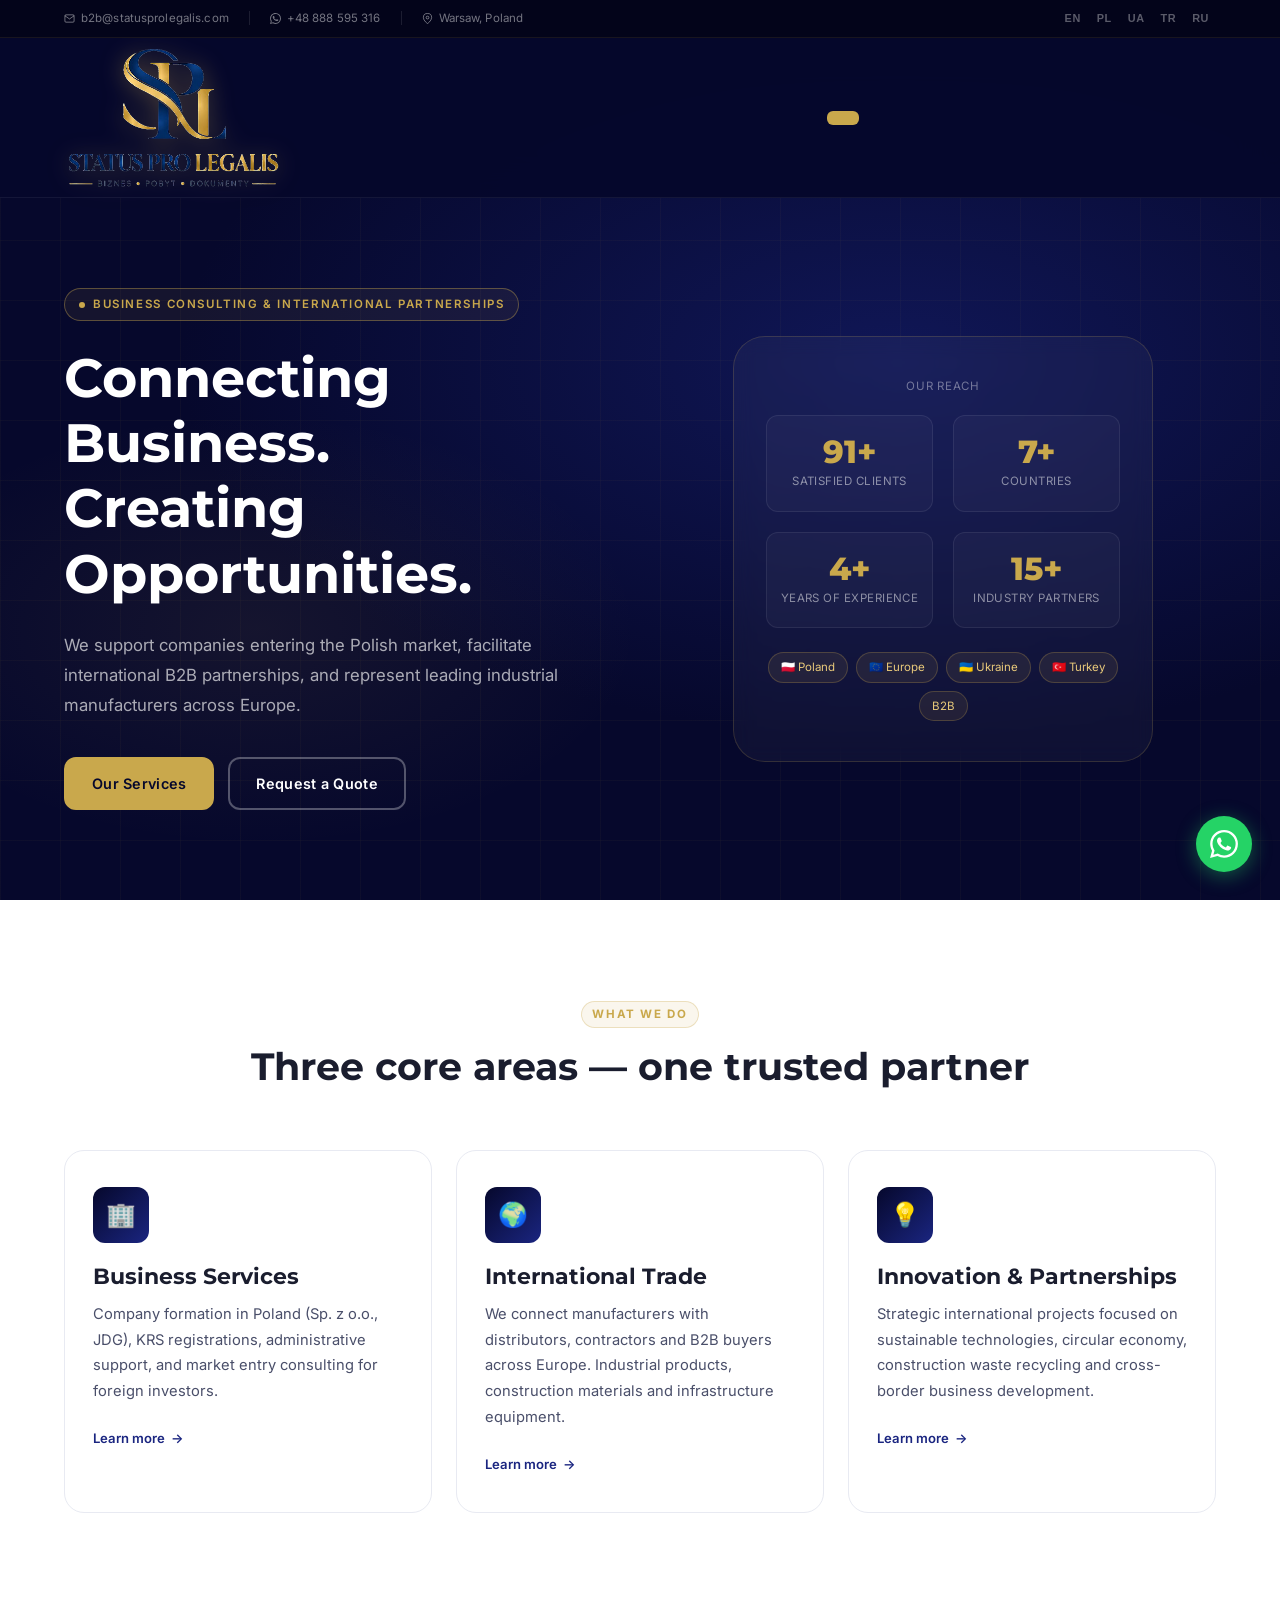
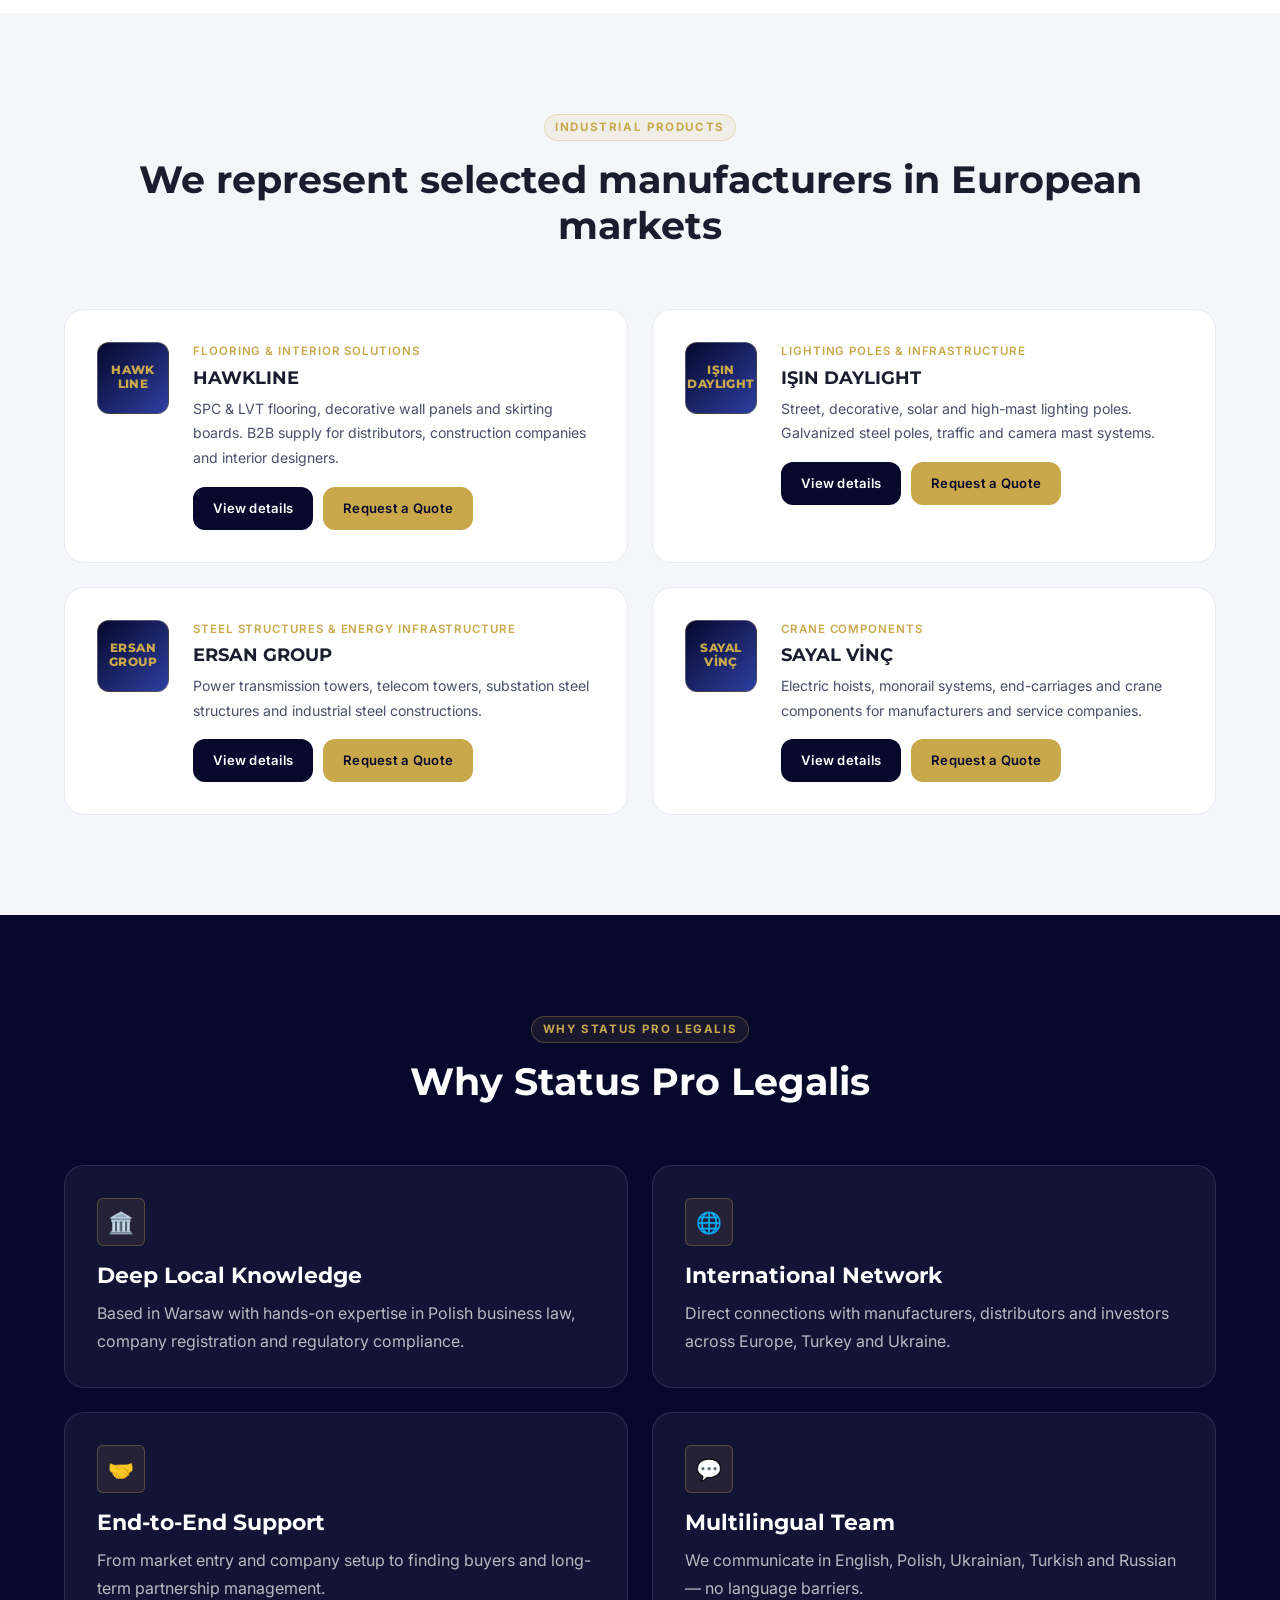
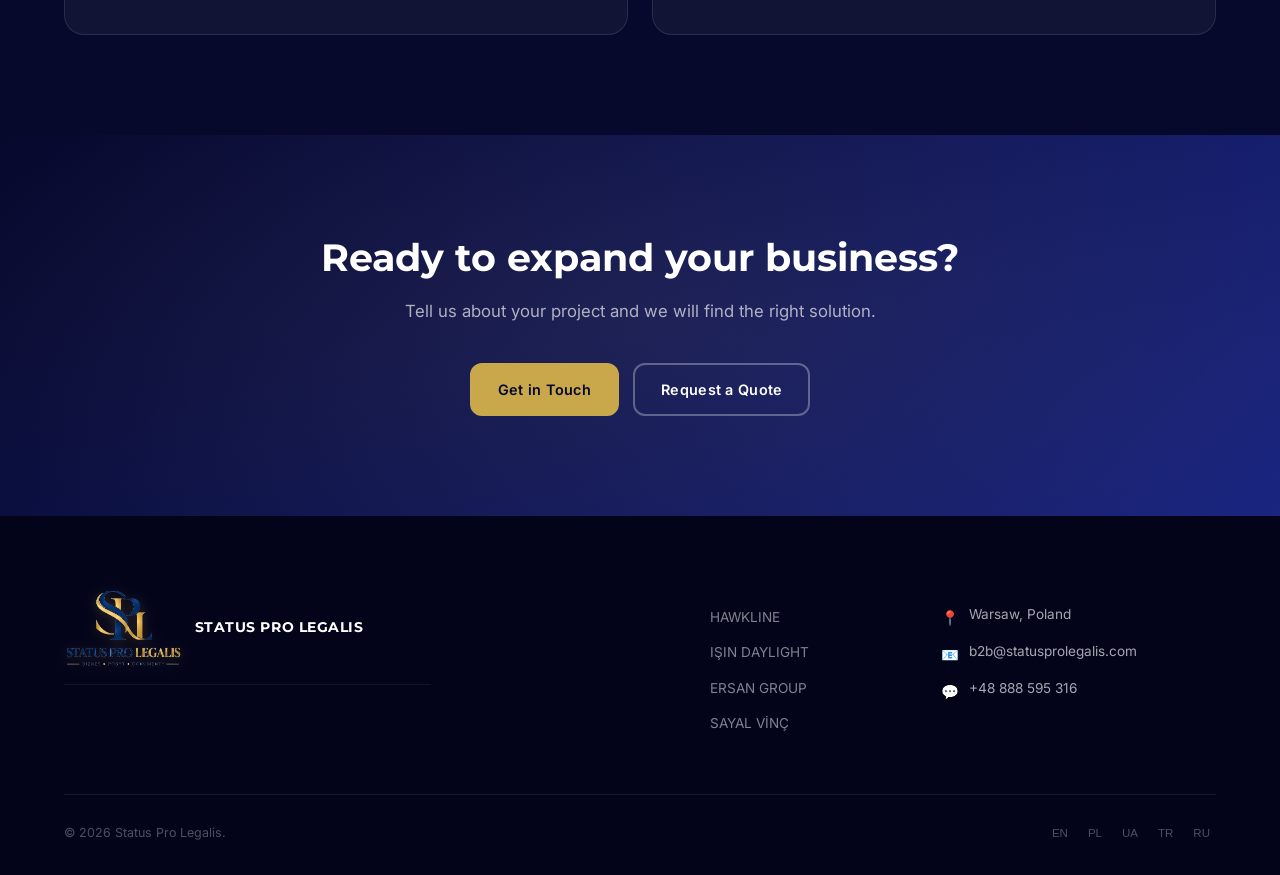
==== commit 7900ea6a: "Translate remaining page content into PL/UA/TR/RU Tag ~365 untranslated strings (lists, cards, form " ====
--- a/index.html
+++ b/index.html
@@ -38,7 +38,7 @@
       </div>
       <div class="hero-visual">
         <div class="hero-panel">
-          <div class="hero-panel-label">Our Reach</div>
+          <div class="hero-panel-label" data-i18n="home.x.1">Our Reach</div>
           <div class="hero-stats">
             <div class="hero-stat">
               <div class="hero-stat-number" id="stat-clients">0</div>
@@ -58,10 +58,10 @@
             </div>
           </div>
           <div class="hero-tags">
-            <span class="hero-tag">🇵🇱 Poland</span>
-            <span class="hero-tag">🇪🇺 Europe</span>
-            <span class="hero-tag">🇺🇦 Ukraine</span>
-            <span class="hero-tag">🇹🇷 Turkey</span>
+            <span class="hero-tag" data-i18n="home.x.2">🇵🇱 Poland</span>
+            <span class="hero-tag" data-i18n="home.x.3">🇪🇺 Europe</span>
+            <span class="hero-tag" data-i18n="home.x.4">🇺🇦 Ukraine</span>
+            <span class="hero-tag" data-i18n="home.x.5">🇹🇷 Turkey</span>
             <span class="hero-tag">B2B</span>
           </div>
         </div>
@@ -213,6 +213,7 @@
 <div id="footer-placeholder"></div>
 
 <script src="js/i18n.js"></script>
+<script src="js/i18n-pages.js"></script>
 <script src="js/components.js"></script>
 <script>
 function animateCount(el, target, duration) {
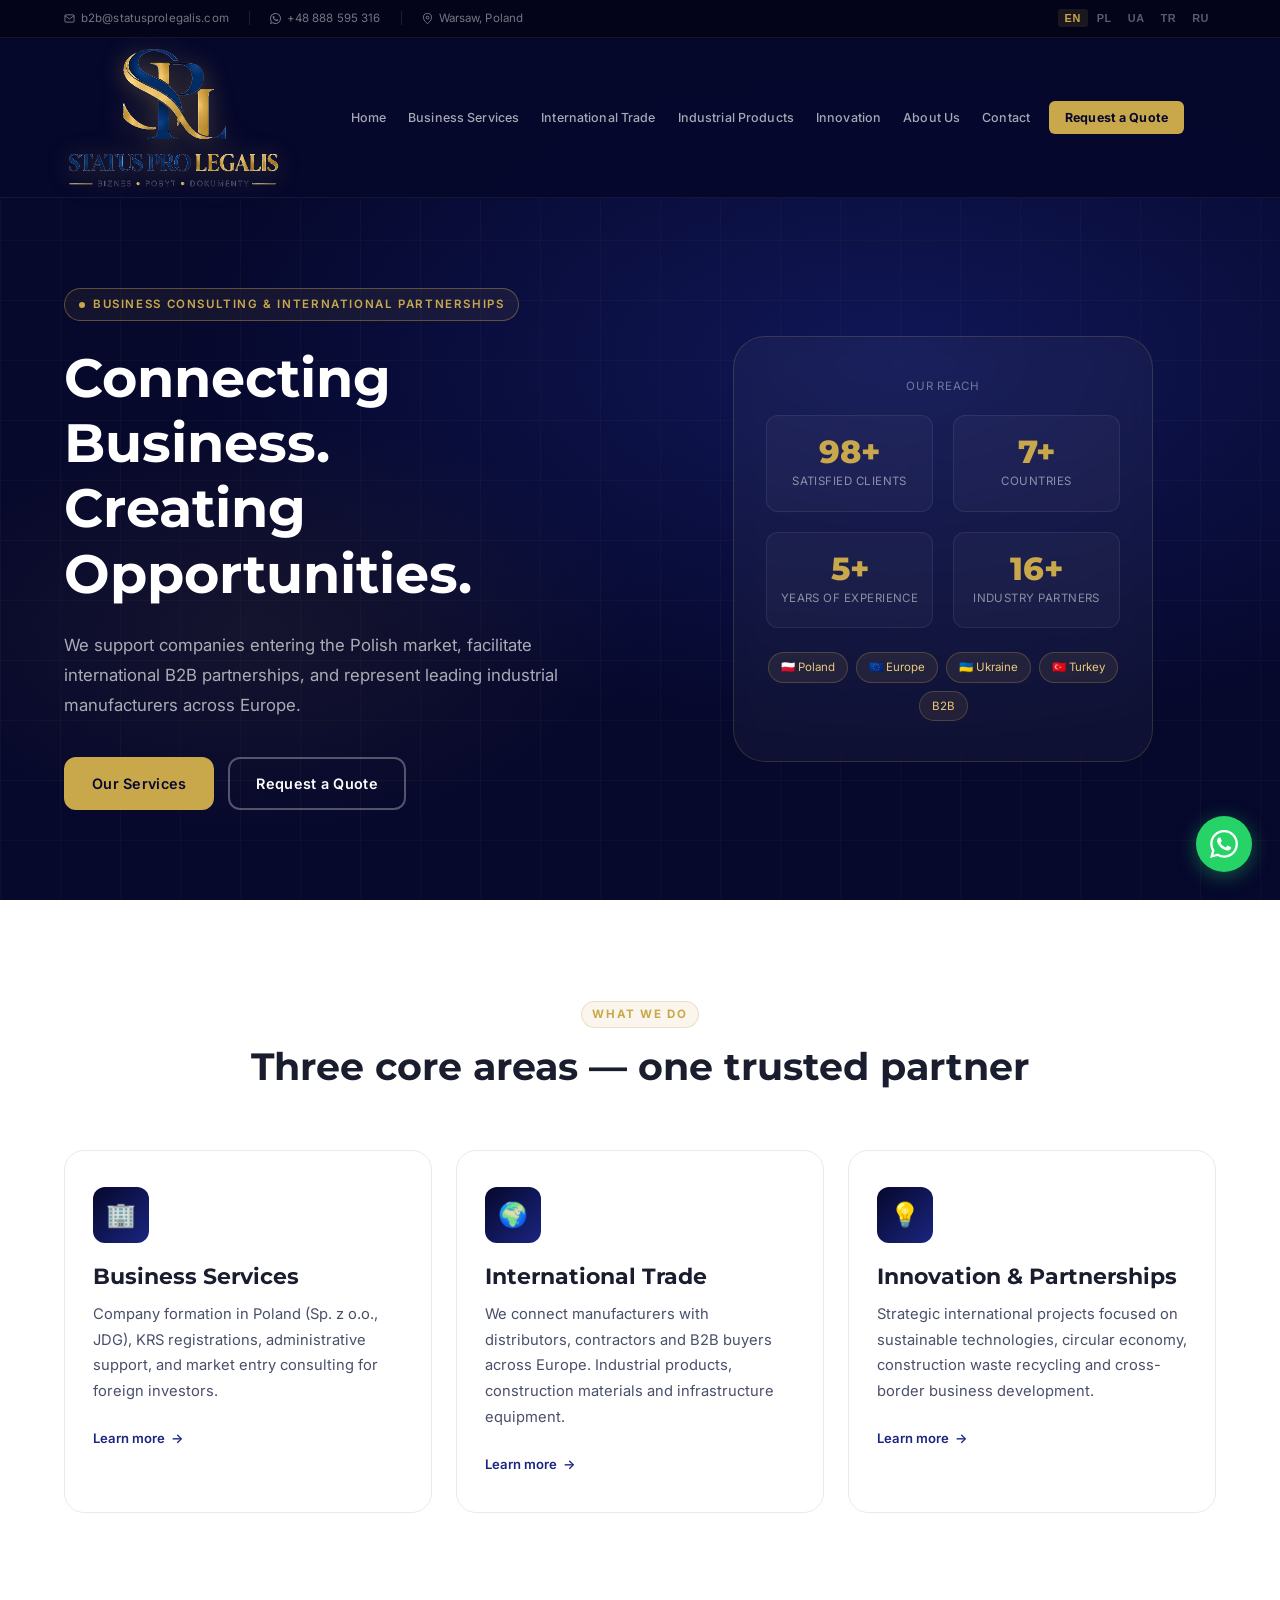
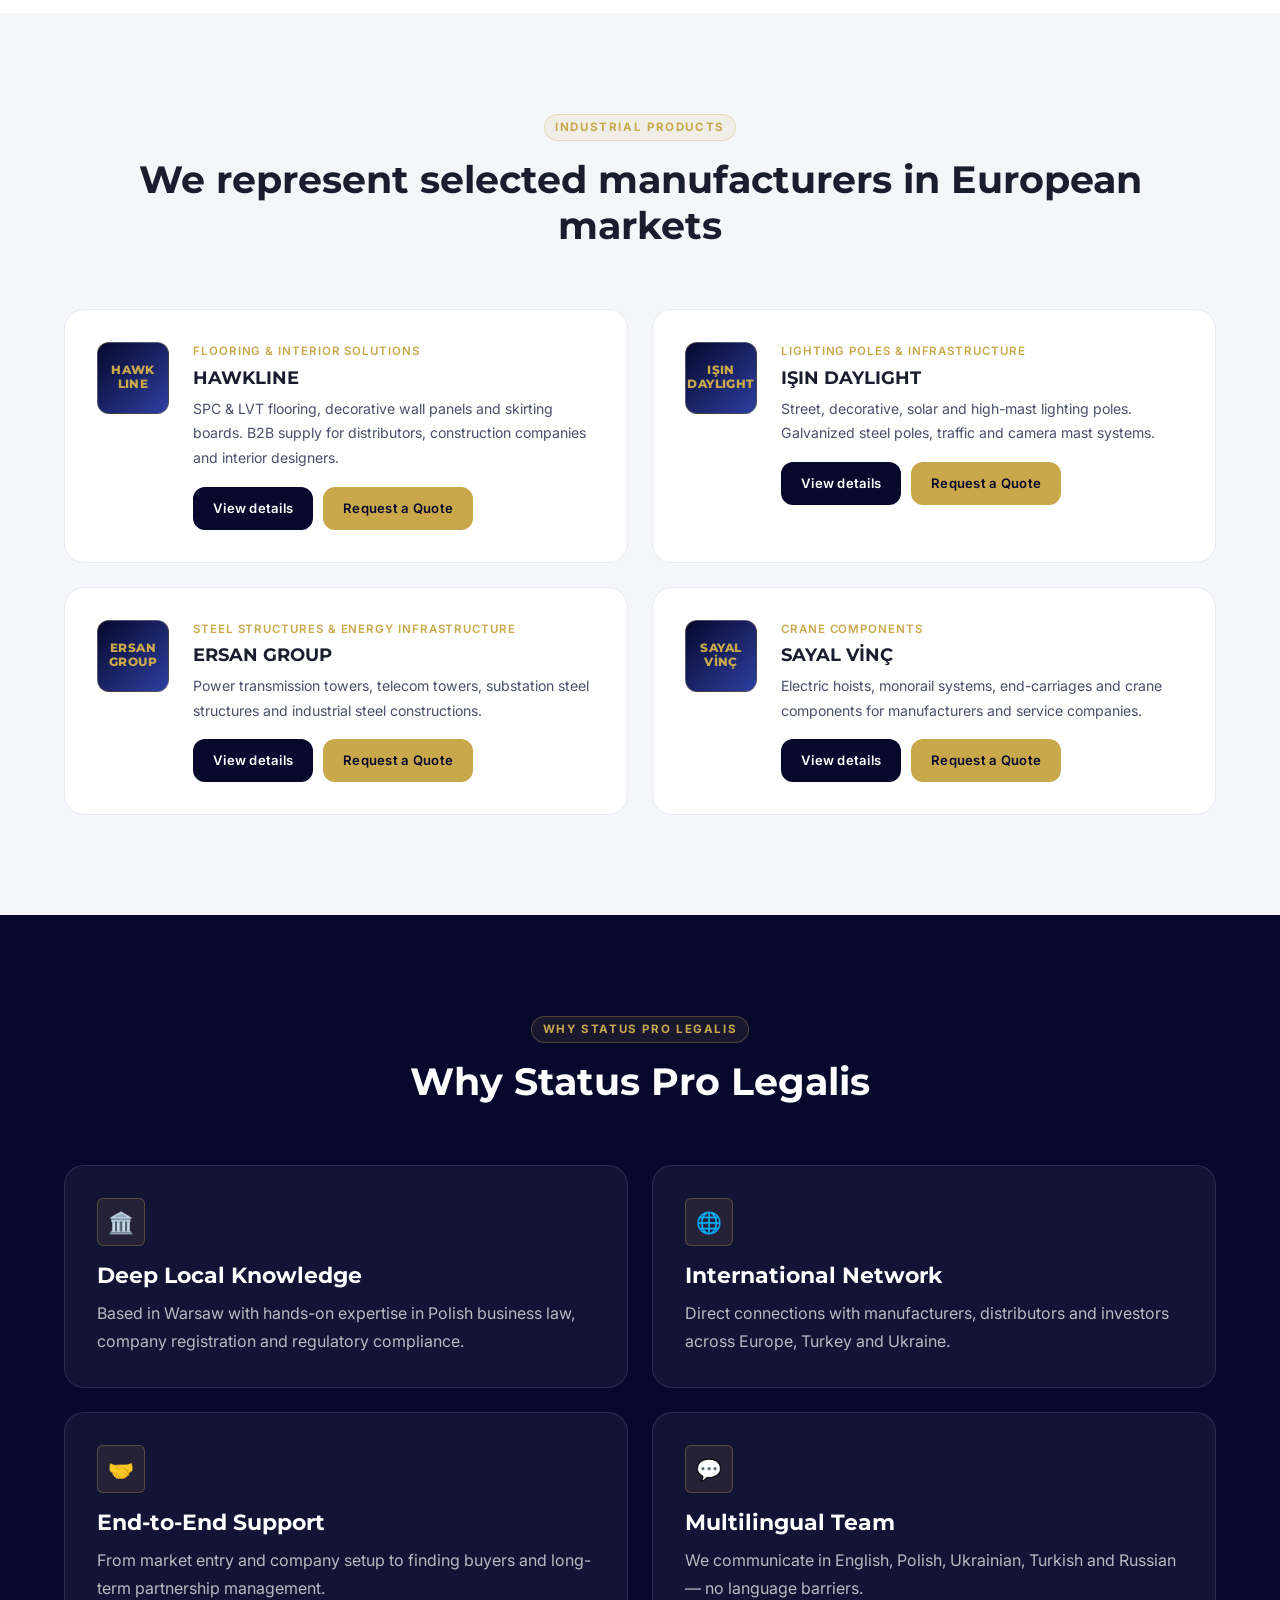
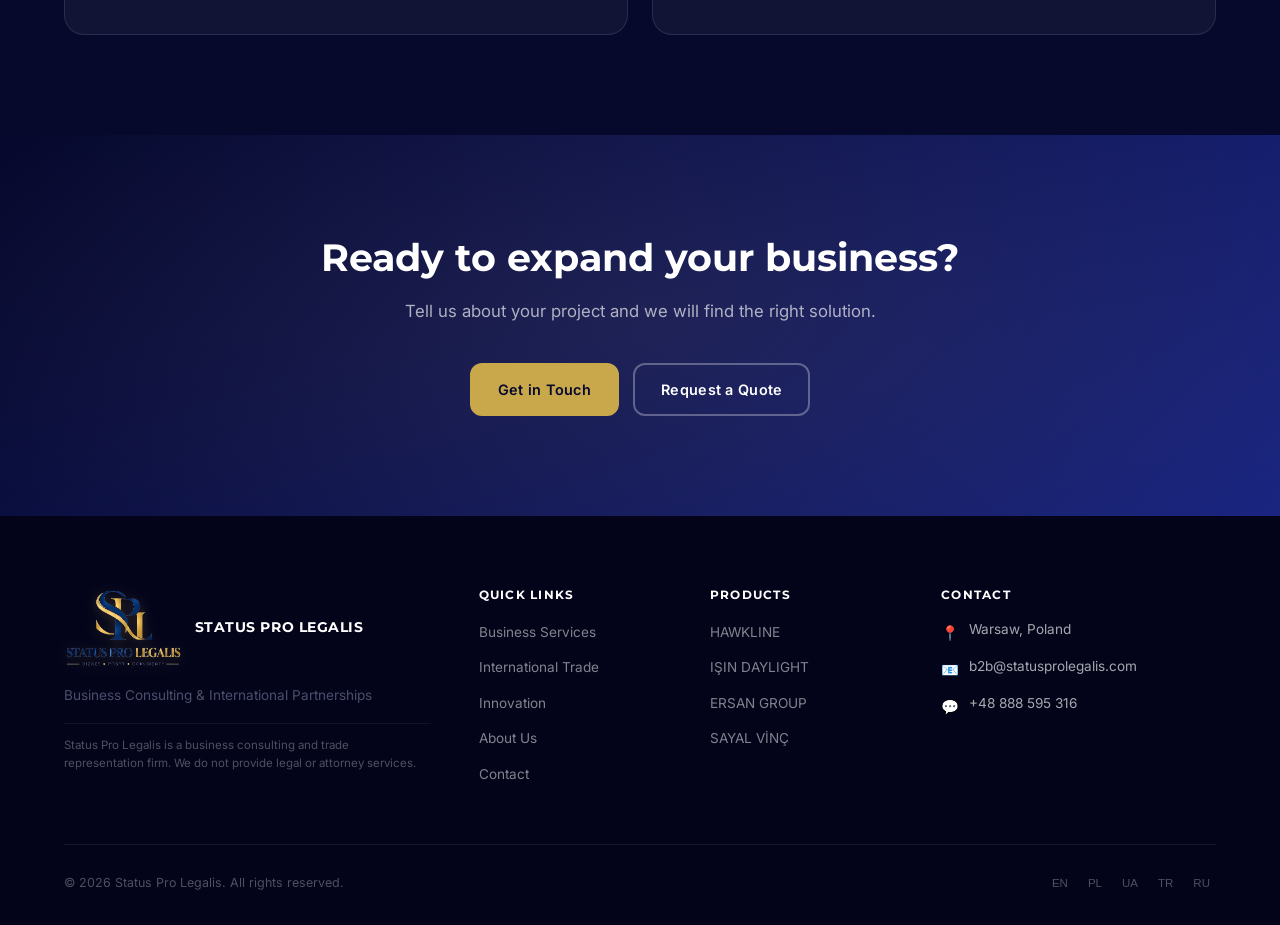
==== commit 8cadab6f: "Add cache-busting version to CSS/JS links Returning visitors kept the cached components.js (Pages ma" ====
--- a/index.html
+++ b/index.html
@@ -13,7 +13,7 @@
   <link rel="preconnect" href="https://fonts.googleapis.com"/>
   <link rel="preconnect" href="https://fonts.gstatic.com" crossorigin/>
   <link href="https://fonts.googleapis.com/css2?family=Inter:wght@400;500;600&family=Montserrat:wght@600;700;800&display=swap" rel="stylesheet"/>
-  <link rel="stylesheet" href="css/style.css"/>
+  <link rel="stylesheet" href="css/style.css?v=20261120b"/>
 </head>
 <body>
 
@@ -212,9 +212,9 @@
 
 <div id="footer-placeholder"></div>
 
-<script src="js/i18n.js"></script>
-<script src="js/i18n-pages.js"></script>
-<script src="js/components.js"></script>
+<script src="js/i18n.js?v=20261120b"></script>
+<script src="js/i18n-pages.js?v=20261120b"></script>
+<script src="js/components.js?v=20261120b"></script>
 <script>
 function animateCount(el, target, duration) {
   let start = 0;
--- a/css/style.css
+++ b/css/style.css
@@ -462,7 +462,9 @@
   .nav-toggle { display: flex; }
   .nav-links.open {
     display: flex; flex-direction: column; gap: 0;
-    position: fixed; top: calc(var(--topbar-h) + var(--nav-h)); left: 0; right: 0;
+    /* .navbar has backdrop-filter, so it is the containing block: anchor just below it */
+    position: absolute; top: 100%; left: 0; right: 0;
+    max-height: calc(100vh - var(--topbar-h) - var(--nav-h)); overflow-y: auto;
     background: rgba(6,8,44,0.98); backdrop-filter: blur(16px);
     padding: 16px; border-bottom: 1px solid rgba(201,168,76,0.12);
     z-index: 999;
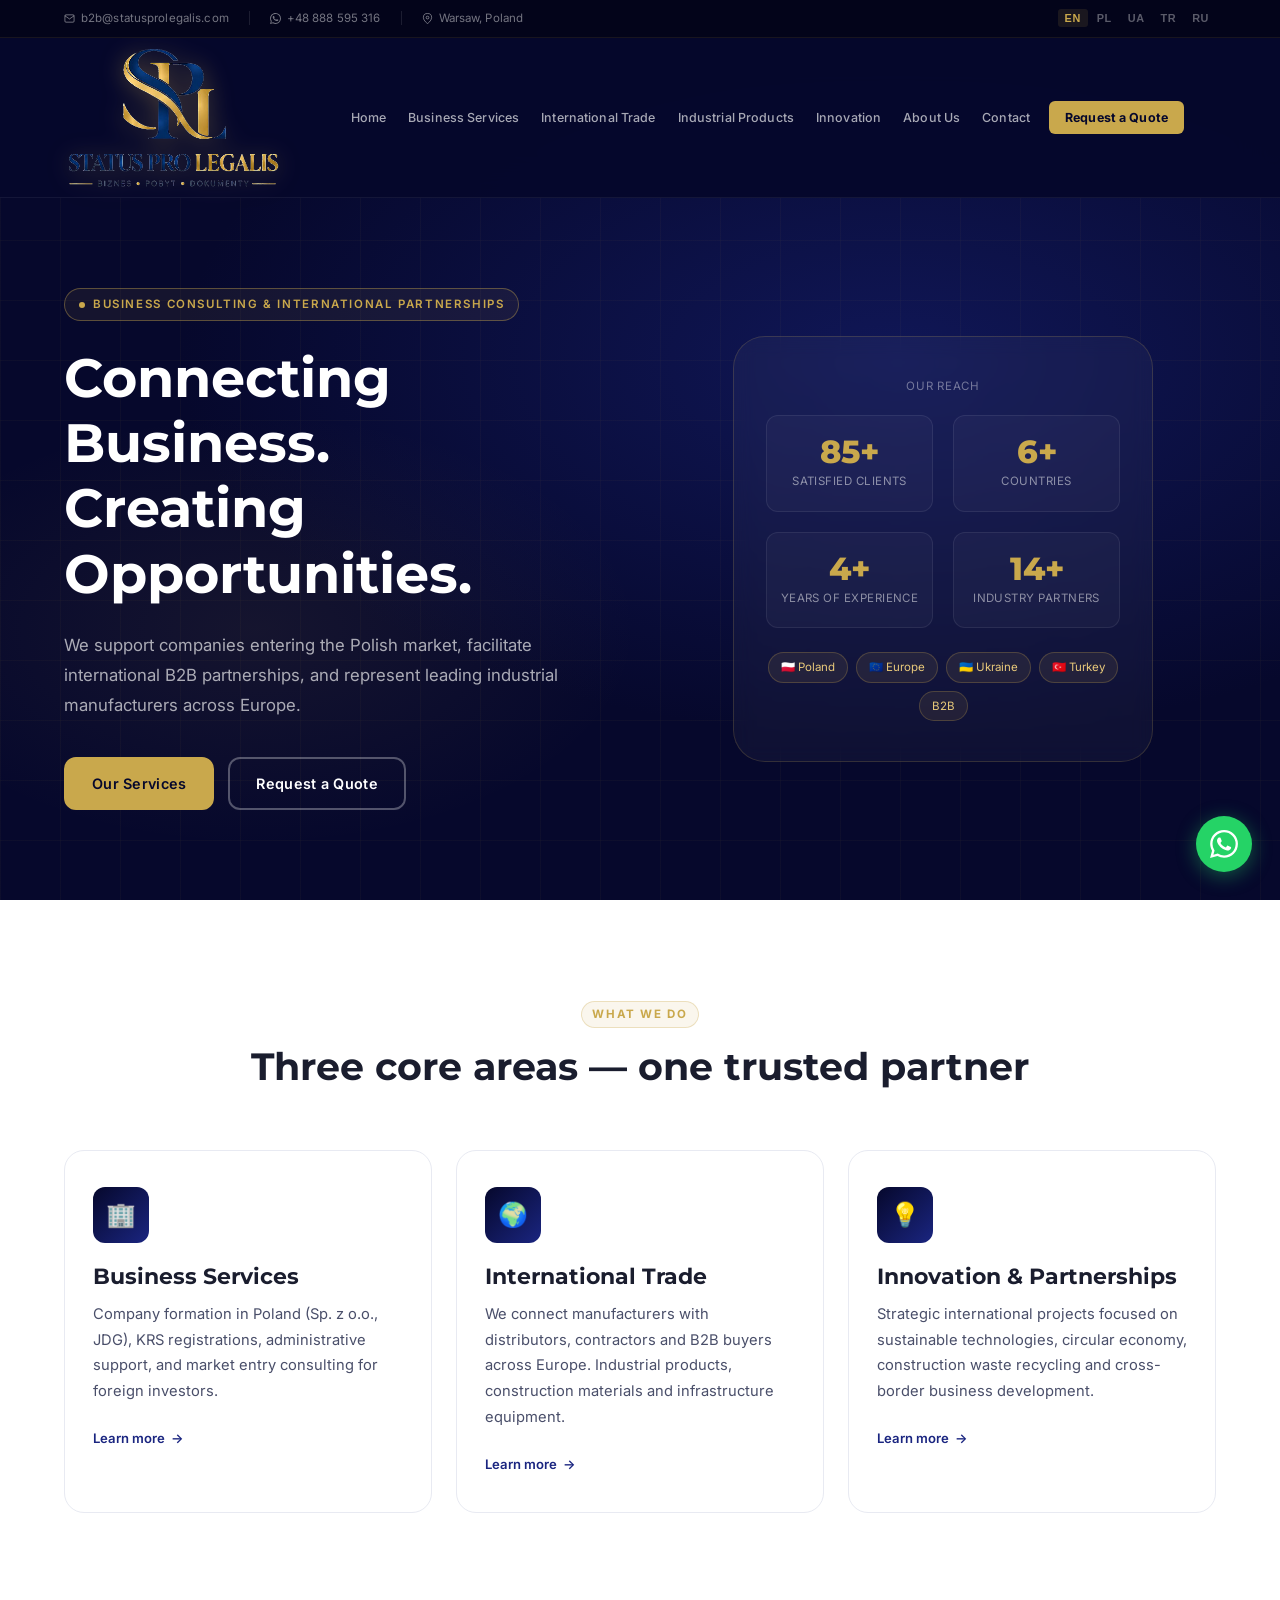
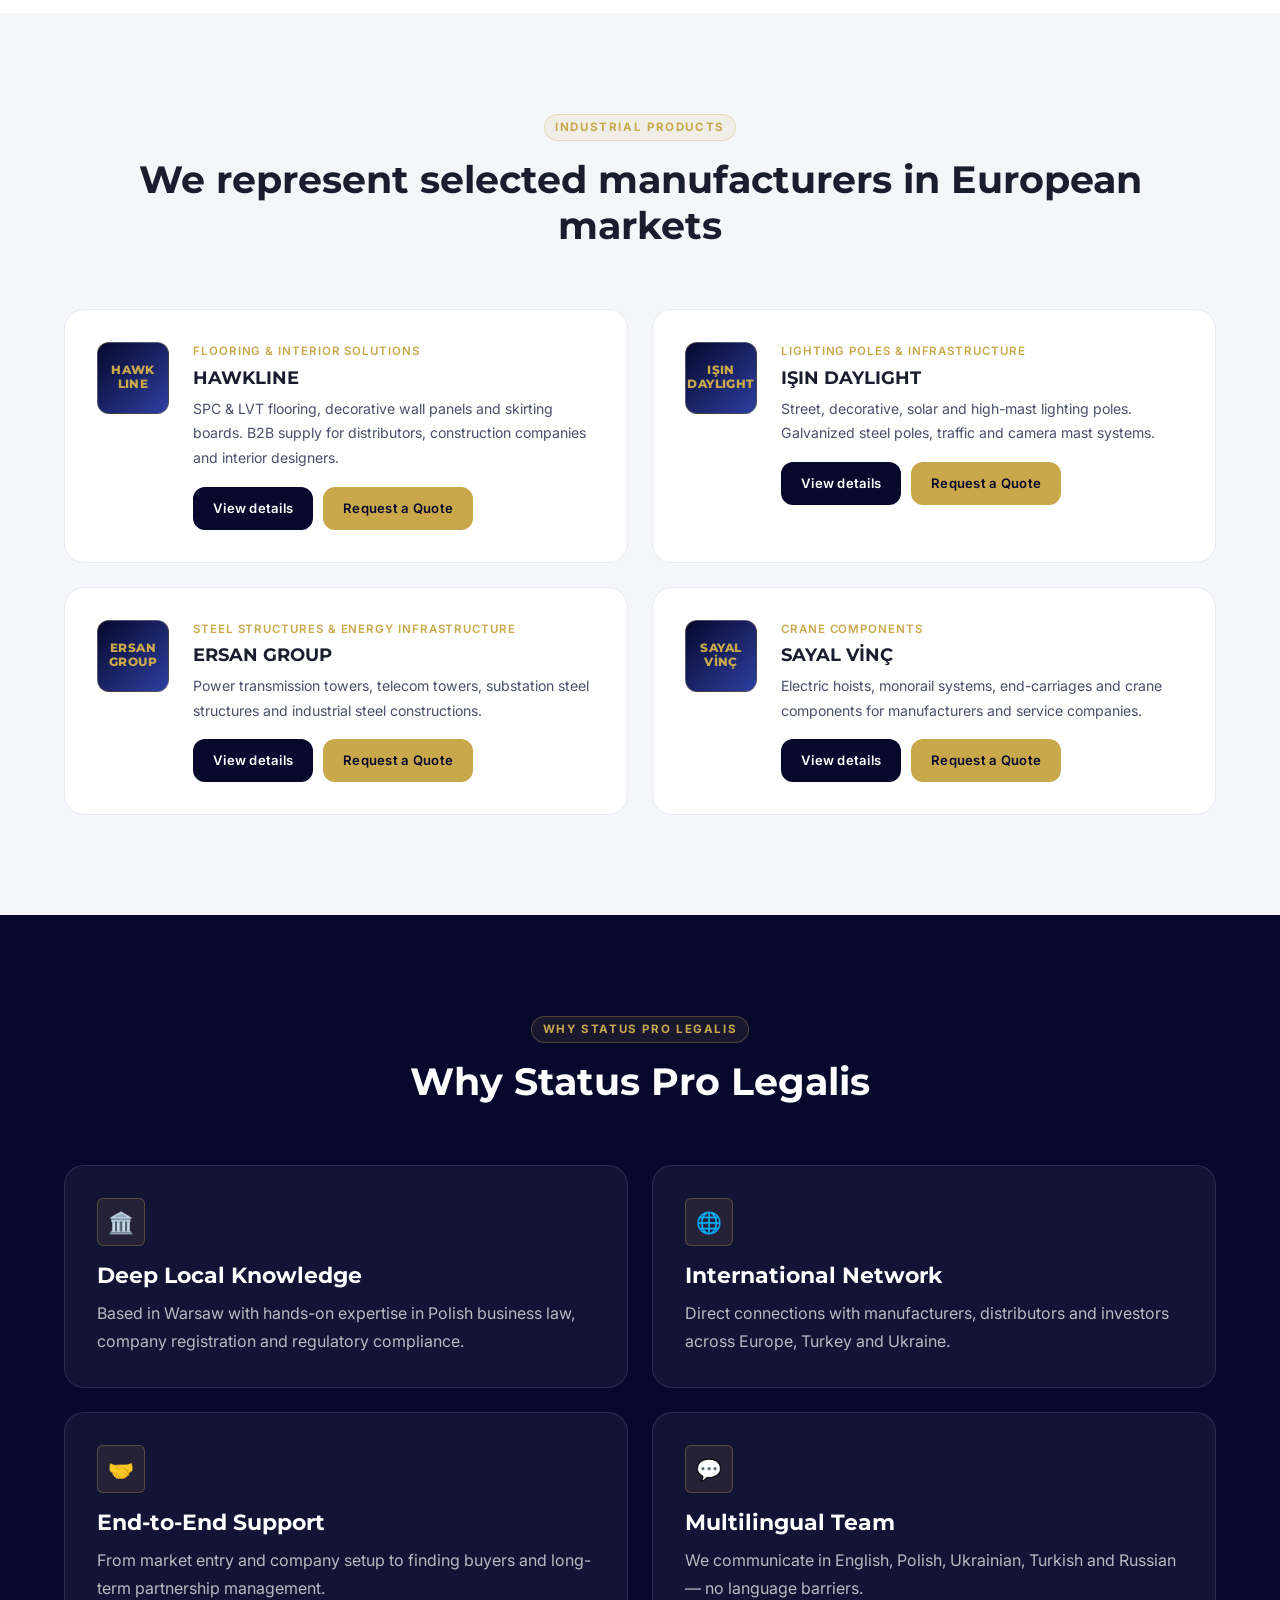
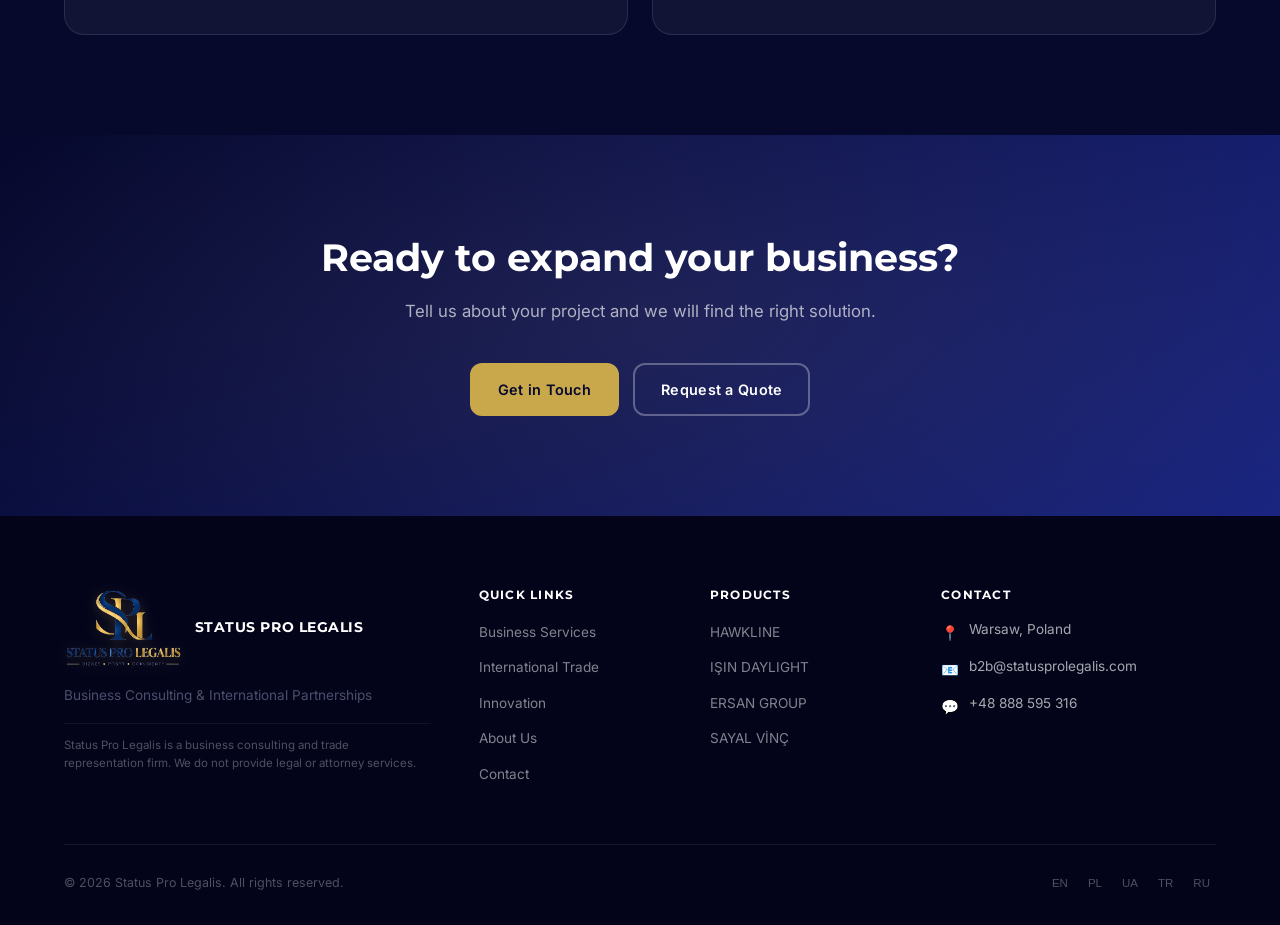
==== commit 8cf6b6c8: "Fix mobile logo overflow by removing topbar on small screens The 148px logo overflowed the 64px mobi" ====
--- a/index.html
+++ b/index.html
@@ -13,7 +13,7 @@
   <link rel="preconnect" href="https://fonts.googleapis.com"/>
   <link rel="preconnect" href="https://fonts.gstatic.com" crossorigin/>
   <link href="https://fonts.googleapis.com/css2?family=Inter:wght@400;500;600&family=Montserrat:wght@600;700;800&display=swap" rel="stylesheet"/>
-  <link rel="stylesheet" href="css/style.css?v=20261120b"/>
+  <link rel="stylesheet" href="css/style.css?v=20261120d"/>
 </head>
 <body>
 
@@ -212,9 +212,9 @@
 
 <div id="footer-placeholder"></div>
 
-<script src="js/i18n.js?v=20261120b"></script>
-<script src="js/i18n-pages.js?v=20261120b"></script>
-<script src="js/components.js?v=20261120b"></script>
+<script src="js/i18n.js?v=20261120d"></script>
+<script src="js/i18n-pages.js?v=20261120d"></script>
+<script src="js/components.js?v=20261120d"></script>
 <script>
 function animateCount(el, target, duration) {
   let start = 0;
--- a/css/style.css
+++ b/css/style.css
@@ -114,6 +114,7 @@
 }
 .lang-btn:hover { color: rgba(255,255,255,0.75); background: rgba(255,255,255,0.06); }
 .lang-btn.active { color: var(--gold); background: rgba(201,168,76,0.12); }
+.nav-links .nav-langs { display: none; }
 
 /* ===== NAVBAR ===== */
 :root { --topbar-h: 38px; }
@@ -471,6 +472,15 @@
   }
   .nav-links.open a { padding: 12px 16px; border-radius: var(--radius-sm); font-size: 0.9rem; }
   .nav-links.open .nav-rfq a { margin: 8px 0; justify-content: center; }
+  .nav-links.open .nav-langs {
+    display: flex; justify-content: center; gap: 8px;
+    margin-top: 8px; padding-top: 14px; border-top: 1px solid rgba(255,255,255,0.08);
+  }
+  .nav-links.open .nav-langs .lang-btn {
+    font-size: 0.85rem; padding: 8px 12px; color: rgba(255,255,255,0.75);
+    border: 1px solid rgba(255,255,255,0.15); border-radius: var(--radius-sm);
+  }
+  .nav-links.open .nav-langs .lang-btn.active { color: var(--gold); border-color: var(--gold); }
   .hero-content { grid-template-columns: 1fr; gap: 40px; padding: 60px 0; }
   .hero-visual { display: none; }
   .services-grid { grid-template-columns: 1fr; }
@@ -479,18 +489,17 @@
   .footer-grid { grid-template-columns: 1fr 1fr; gap: 32px; }
 }
 @media (max-width: 768px) {
-  .topbar-left .topbar-item:not(:last-child),
-  .topbar-sep { display: none; }
-  .topbar-left { display: none; }
+  /* Topbar removed on mobile — language choice lives in the hamburger menu */
+  :root { --topbar-h: 0px; }
+  .topbar { display: none; }
 }
 @media (max-width: 640px) {
-  :root { --nav-h: 64px; --topbar-h: 36px; }
+  :root { --nav-h: 100px; }
+  .nav-logo-img { height: 88px; }
   .section { padding: 72px 0; }
   .footer-grid { grid-template-columns: 1fr; }
   .footer-bottom { flex-direction: column; gap: 12px; text-align: center; }
   .hero-actions { flex-direction: column; }
   .btn { justify-content: center; }
   .cta-actions { flex-direction: column; align-items: center; }
-  .lang-switcher { gap: 2px; }
-  .lang-btn { padding: 3px 6px; font-size: 0.65rem; }
-}
+}
